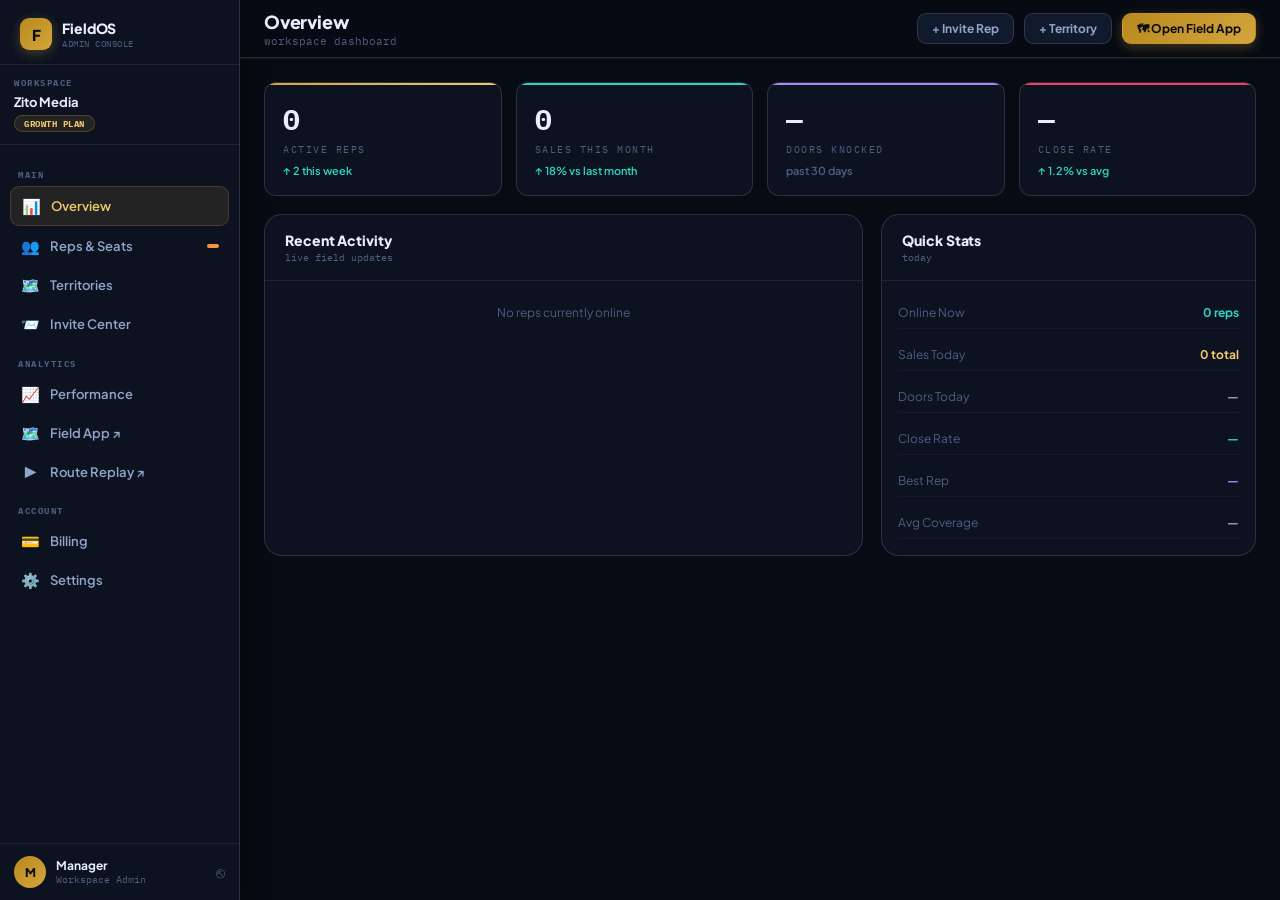
==== admin.html @ 0db44f37 "Add files via upload" ====
<!DOCTYPE html>
<html lang="en">
<head>
<meta charset="UTF-8">
<meta name="viewport" content="width=device-width, initial-scale=1.0">
<title>FieldOS — Admin</title>
<link rel="preconnect" href="https://fonts.googleapis.com">
<link href="https://fonts.googleapis.com/css2?family=Plus+Jakarta+Sans:wght@400;500;600;700;800&family=IBM+Plex+Mono:wght@400;500;600&display=swap" rel="stylesheet">
<style>
:root{
  --bg:#070b13;--surface:#0c1220;--surface2:#111a2c;--surface3:#162033;
  --border:rgba(255,255,255,0.07);--border-s:rgba(255,255,255,0.13);
  --gold:#d4a53a;--gold-dim:rgba(212,165,58,0.12);--gold-text:#f0c96a;
  --gig:#2dd4bf;--mega:#a78bfa;--danger:#f43f5e;--warn:#fb923c;
  --text:#e8eeff;--text2:#8fa5c9;--muted:#4d6080;
  --sidebar:240px;--topbar:58px;
  --r:12px;--r-lg:18px;
}
*{box-sizing:border-box;margin:0;padding:0}
body{font-family:'Plus Jakarta Sans',sans-serif;background:var(--bg);color:var(--text);height:100vh;overflow:hidden;display:flex;-webkit-font-smoothing:antialiased}

/* ── SIDEBAR ────────────────────────────────────────── */
#sidebar{
  width:var(--sidebar);height:100vh;flex-shrink:0;
  background:var(--surface);border-right:1px solid var(--border-s);
  display:flex;flex-direction:column;overflow:hidden;
  box-shadow:4px 0 24px rgba(0,0,0,.4);
}
.sb-logo{padding:18px 20px 14px;display:flex;align-items:center;gap:10px;border-bottom:1px solid var(--border)}
.sb-logo-mark{width:32px;height:32px;background:linear-gradient(135deg,#b8891e,var(--gold));border-radius:9px;display:flex;align-items:center;justify-content:center;font-size:15px;font-weight:900;color:#07090f;flex-shrink:0;box-shadow:0 3px 12px rgba(212,165,58,.3)}
.sb-logo-text{font-size:14px;font-weight:800;letter-spacing:-.1px}
.sb-logo-sub{font-size:9px;color:var(--muted);font-family:'IBM Plex Mono',monospace;letter-spacing:.5px;margin-top:1px}

.sb-ws{padding:12px 14px;border-bottom:1px solid var(--border)}
.sb-ws-label{font-size:9px;font-weight:700;text-transform:uppercase;letter-spacing:1.5px;color:var(--muted);font-family:'IBM Plex Mono',monospace;margin-bottom:6px}
.sb-ws-name{font-size:13px;font-weight:700;color:var(--text);white-space:nowrap;overflow:hidden;text-overflow:ellipsis}
.sb-ws-plan{display:inline-flex;align-items:center;gap:4px;background:var(--gold-dim);border:1px solid rgba(212,165,58,.25);border-radius:20px;padding:2px 9px;font-size:9px;font-weight:700;color:var(--gold-text);font-family:'IBM Plex Mono',monospace;margin-top:5px;text-transform:uppercase;letter-spacing:.5px}

.sb-nav{flex:1;overflow-y:auto;padding:10px 10px}
.sb-section{font-size:9px;font-weight:700;text-transform:uppercase;letter-spacing:1.5px;color:var(--muted);font-family:'IBM Plex Mono',monospace;padding:14px 8px 6px}
.sb-item{display:flex;align-items:center;gap:10px;padding:9px 10px;border-radius:9px;cursor:pointer;transition:all .15s;color:var(--text2);font-size:13px;font-weight:600;margin-bottom:1px}
.sb-item:hover{background:rgba(255,255,255,.04);color:var(--text)}
.sb-item.active{background:var(--gold-dim);color:var(--gold-text);border:1px solid rgba(212,165,58,.2)}
.sb-item-icon{font-size:15px;flex-shrink:0;width:20px;text-align:center}
.sb-badge{margin-left:auto;background:var(--warn);color:#fff;font-size:9px;font-weight:700;padding:2px 6px;border-radius:10px;font-family:'IBM Plex Mono',monospace}

.sb-footer{padding:12px 14px;border-top:1px solid var(--border)}
.sb-user{display:flex;align-items:center;gap:10px}
.sb-avatar{width:32px;height:32px;border-radius:50%;background:linear-gradient(135deg,#b8891e,var(--gold));display:flex;align-items:center;justify-content:center;font-size:12px;font-weight:800;color:#07090f;flex-shrink:0}
.sb-user-name{font-size:12px;font-weight:700;color:var(--text)}
.sb-user-role{font-size:10px;color:var(--muted);font-family:'IBM Plex Mono',monospace}
.sb-signout{margin-left:auto;background:none;border:none;color:var(--muted);cursor:pointer;font-size:15px;transition:color .15s}
.sb-signout:hover{color:var(--danger)}

/* ── MAIN ───────────────────────────────────────────── */
#main{flex:1;display:flex;flex-direction:column;overflow:hidden}

/* Topbar */
#topbar{height:var(--topbar);flex-shrink:0;display:flex;align-items:center;justify-content:space-between;padding:0 24px;background:rgba(7,11,19,.9);border-bottom:1px solid var(--border-s);backdrop-filter:blur(12px);box-shadow:0 1px 0 rgba(212,165,58,.1)}
.topbar-title{font-size:18px;font-weight:800;letter-spacing:-.2px}
.topbar-sub{font-size:11px;color:var(--muted);font-family:'IBM Plex Mono',monospace;margin-top:1px}
.topbar-actions{display:flex;align-items:center;gap:10px}
.btn-sm{background:var(--surface2);border:1px solid var(--border-s);border-radius:9px;color:var(--text2);font-family:'Plus Jakarta Sans',sans-serif;font-size:12px;font-weight:700;padding:7px 14px;cursor:pointer;transition:all .18s;white-space:nowrap}
.btn-sm:hover{border-color:rgba(212,165,58,.4);color:var(--gold-text)}
.btn-sm.primary{background:linear-gradient(135deg,#b8891e,var(--gold));color:#07090f;border-color:transparent;box-shadow:0 3px 12px rgba(212,165,58,.3)}
.btn-sm.primary:hover{filter:brightness(1.08)}

/* Content area */
#content{flex:1;overflow-y:auto;padding:24px}
#content::-webkit-scrollbar{width:4px}
#content::-webkit-scrollbar-thumb{background:var(--border-s);border-radius:2px}

/* ── PANEL SYSTEM ───────────────────────────────────── */
.panel{display:none;flex-direction:column;gap:18px;animation:fade-in .3s ease}
.panel.active{display:flex}
@keyframes fade-in{from{opacity:0;transform:translateY(8px)}to{opacity:1;transform:translateY(0)}}

/* ── STAT CARDS ─────────────────────────────────────── */
.stat-grid{display:grid;grid-template-columns:repeat(4,1fr);gap:14px}
.stat-card{background:var(--surface);border:1px solid var(--border-s);border-radius:var(--r);padding:18px;position:relative;overflow:hidden}
.stat-card::after{content:'';position:absolute;top:0;left:0;right:0;height:2px}
.stat-card.gold::after{background:linear-gradient(90deg,var(--gold),var(--gold-text))}
.stat-card.teal::after{background:var(--gig)}
.stat-card.purple::after{background:var(--mega)}
.stat-card.red::after{background:var(--danger)}
.stat-val{font-size:28px;font-weight:800;font-family:'IBM Plex Mono',monospace;letter-spacing:-.5px}
.stat-label{font-size:10px;color:var(--muted);text-transform:uppercase;letter-spacing:1.5px;font-family:'IBM Plex Mono',monospace;margin-top:5px}
.stat-delta{font-size:11px;margin-top:8px;display:flex;align-items:center;gap:4px;font-weight:600}
.stat-delta.up{color:var(--gig)}
.stat-delta.down{color:var(--danger)}
.stat-delta.neutral{color:var(--muted)}

/* ── SECTION CARD ───────────────────────────────────── */
.sec-card{background:var(--surface);border:1px solid var(--border-s);border-radius:var(--r-lg);overflow:hidden}
.sec-head{display:flex;align-items:center;justify-content:space-between;padding:16px 20px;border-bottom:1px solid var(--border)}
.sec-title{font-size:14px;font-weight:800;letter-spacing:-.1px}
.sec-sub{font-size:10px;color:var(--muted);font-family:'IBM Plex Mono',monospace;margin-top:2px}

/* ── REP TABLE ──────────────────────────────────────── */
.rep-table{width:100%}
.rt-head{display:grid;grid-template-columns:2fr 1.2fr 1fr 1fr 1fr 80px;gap:0;padding:10px 20px;border-bottom:1px solid var(--border)}
.rt-hcell{font-size:9px;font-weight:700;text-transform:uppercase;letter-spacing:1.5px;color:var(--muted);font-family:'IBM Plex Mono',monospace}
.rt-row{display:grid;grid-template-columns:2fr 1.2fr 1fr 1fr 1fr 80px;gap:0;padding:13px 20px;border-bottom:1px solid rgba(255,255,255,.04);transition:background .12s;align-items:center}
.rt-row:last-child{border-bottom:none}
.rt-row:hover{background:rgba(255,255,255,.02)}
.rep-info{display:flex;align-items:center;gap:10px}
.rep-av{width:34px;height:34px;border-radius:50%;display:flex;align-items:center;justify-content:center;font-size:12px;font-weight:800;flex-shrink:0}
.rep-av.online{background:linear-gradient(135deg,rgba(212,165,58,.3),rgba(45,212,191,.2));color:var(--text);border:1.5px solid rgba(212,165,58,.3)}
.rep-av.offline{background:var(--surface2);color:var(--muted);border:1.5px solid var(--border-s)}
.rep-name{font-size:13px;font-weight:700;color:var(--text)}
.rep-email{font-size:10px;color:var(--muted);font-family:'IBM Plex Mono',monospace;margin-top:1px}
.rt-cell{font-size:12px;color:var(--text2)}
.status-badge{display:inline-flex;align-items:center;gap:5px;font-size:10px;font-weight:700;font-family:'IBM Plex Mono',monospace;padding:3px 9px;border-radius:20px}
.status-badge.online{background:rgba(45,212,191,.1);color:#99f6e4;border:1px solid rgba(45,212,191,.25)}
.status-badge.offline{background:rgba(255,255,255,.05);color:var(--muted);border:1px solid var(--border-s)}
.status-dot{width:6px;height:6px;border-radius:50%}
.online .status-dot{background:var(--gig);box-shadow:0 0 6px var(--gig);animation:pulse 2s infinite}
.offline .status-dot{background:var(--muted)}
@keyframes pulse{0%,100%{box-shadow:0 0 4px var(--gig)}50%{box-shadow:0 0 10px var(--gig)}}
.rt-actions{display:flex;gap:6px;justify-content:flex-end}
.rt-btn{background:none;border:1px solid var(--border-s);border-radius:7px;color:var(--muted);font-size:11px;padding:5px 9px;cursor:pointer;transition:all .15s;font-family:'Plus Jakarta Sans',sans-serif;font-weight:600}
.rt-btn:hover{border-color:rgba(212,165,58,.4);color:var(--gold-text)}
.rt-btn.danger:hover{border-color:rgba(244,63,94,.4);color:var(--danger)}

/* ── INVITE BOX ─────────────────────────────────────── */
.invite-zone{padding:20px;display:flex;flex-direction:column;gap:14px}
.invite-link-box{background:var(--surface2);border:1px solid rgba(212,165,58,.2);border-radius:var(--r);padding:16px 18px}
.inv-label{font-size:9px;font-weight:700;text-transform:uppercase;letter-spacing:1.5px;color:var(--muted);font-family:'IBM Plex Mono',monospace;margin-bottom:8px}
.inv-row{display:flex;gap:8px;align-items:center}
.inv-link{flex:1;background:var(--bg);border:1px solid var(--border-s);border-radius:8px;padding:10px 13px;font-family:'IBM Plex Mono',monospace;font-size:11px;color:var(--text2);overflow:hidden;text-overflow:ellipsis;white-space:nowrap}
.btn-copy{background:var(--gold-dim);border:1px solid rgba(212,165,58,.35);border-radius:8px;color:var(--gold-text);font-size:11px;font-weight:700;padding:9px 14px;cursor:pointer;white-space:nowrap;transition:all .18s;font-family:'Plus Jakarta Sans',sans-serif}
.btn-copy:hover{background:rgba(212,165,58,.22)}
.btn-copy.copied{background:rgba(45,212,191,.12);border-color:rgba(45,212,191,.4);color:#99f6e4}
.inv-meta{display:flex;gap:16px;margin-top:10px;padding-top:10px;border-top:1px solid var(--border)}
.inv-meta-item{font-size:10px;color:var(--muted);font-family:'IBM Plex Mono',monospace}
.inv-meta-item strong{color:var(--text);font-weight:700}

/* ── TERRITORY CARDS ────────────────────────────────── */
.terr-grid{display:grid;grid-template-columns:repeat(3,1fr);gap:12px;padding:20px}
.terr-card{background:var(--surface2);border:1px solid var(--border-s);border-radius:var(--r);padding:16px;position:relative;overflow:hidden}
.terr-card::before{content:'';position:absolute;left:0;top:0;bottom:0;width:3px;background:var(--gold)}
.terr-name{font-size:14px;font-weight:800;margin-bottom:4px}
.terr-region{font-size:10px;color:var(--muted);font-family:'IBM Plex Mono',monospace;margin-bottom:12px}
.terr-stats{display:grid;grid-template-columns:1fr 1fr;gap:8px}
.terr-stat{background:var(--bg);border-radius:8px;padding:8px 10px}
.terr-stat-val{font-size:16px;font-weight:800;font-family:'IBM Plex Mono',monospace}
.terr-stat-lbl{font-size:9px;color:var(--muted);text-transform:uppercase;letter-spacing:1px;margin-top:2px;font-family:'IBM Plex Mono',monospace}
.terr-actions{display:flex;gap:6px;margin-top:12px;padding-top:12px;border-top:1px solid var(--border)}
.terr-btn{flex:1;background:none;border:1px solid var(--border-s);border-radius:8px;color:var(--muted);font-size:11px;font-weight:700;padding:7px;cursor:pointer;transition:all .15s;font-family:'Plus Jakarta Sans',sans-serif}
.terr-btn:hover{border-color:rgba(212,165,58,.4);color:var(--gold-text)}
.add-terr-card{border:1px dashed rgba(212,165,58,.25);background:rgba(212,165,58,.03);display:flex;flex-direction:column;align-items:center;justify-content:center;gap:8px;cursor:pointer;min-height:140px;transition:all .2s}
.add-terr-card:hover{border-color:var(--gold);background:var(--gold-dim)}
.add-terr-icon{font-size:28px;color:var(--gold);opacity:.6}
.add-terr-label{font-size:13px;font-weight:700;color:var(--text2)}

/* ── BILLING ────────────────────────────────────────── */
.billing-wrap{padding:20px;display:flex;flex-direction:column;gap:16px}
.plan-box{background:linear-gradient(140deg,#0d1a30,#0a1220);border:1px solid rgba(212,165,58,.3);border-radius:var(--r-lg);padding:24px;display:flex;align-items:flex-start;justify-content:space-between;gap:20px;position:relative;overflow:hidden}
.plan-box::before{content:'';position:absolute;top:0;left:0;right:0;height:1px;background:linear-gradient(90deg,transparent,var(--gold),transparent);opacity:.5}
.plan-box-left h2{font-size:22px;font-weight:800;margin-bottom:4px}
.plan-box-left p{font-size:12px;color:var(--text2);line-height:1.5}
.plan-price-big{font-size:38px;font-weight:800;font-family:'IBM Plex Mono',monospace;color:var(--gold-text)}
.plan-price-big span{font-size:14px;color:var(--muted);font-weight:400}
.plan-next-bill{font-size:11px;color:var(--muted);font-family:'IBM Plex Mono',monospace;margin-top:2px}

.usage-bar-wrap{background:var(--surface2);border:1px solid var(--border-s);border-radius:var(--r);padding:16px}
.usage-row{display:flex;justify-content:space-between;align-items:center;margin-bottom:8px}
.usage-name{font-size:13px;font-weight:700}
.usage-nums{font-size:11px;font-family:'IBM Plex Mono',monospace;color:var(--muted)}
.usage-track{height:6px;background:rgba(255,255,255,.06);border-radius:4px;overflow:hidden;margin-bottom:4px}
.usage-fill{height:100%;background:linear-gradient(90deg,var(--gold),var(--gold-text));border-radius:4px;transition:width .5s}
.usage-fill.warn{background:linear-gradient(90deg,var(--warn),#fbbf24)}
.usage-fill.full{background:linear-gradient(90deg,var(--danger),#fb7185)}

.invoice-row{display:flex;align-items:center;justify-content:space-between;padding:11px 0;border-bottom:1px solid rgba(255,255,255,.04);font-size:12px}
.invoice-row:last-child{border-bottom:none}
.invoice-date{color:var(--muted);font-family:'IBM Plex Mono',monospace}
.invoice-amt{font-weight:700;font-family:'IBM Plex Mono',monospace}
.invoice-badge{font-size:9px;padding:2px 8px;border-radius:10px}
.invoice-badge.paid{background:rgba(45,212,191,.1);color:#99f6e4;border:1px solid rgba(45,212,191,.25)}
.invoice-dl{background:none;border:none;color:var(--muted);cursor:pointer;font-size:14px;transition:color .15s}
.invoice-dl:hover{color:var(--gold-text)}

/* ── SETTINGS ───────────────────────────────────────── */
.settings-wrap{padding:20px;display:flex;flex-direction:column;gap:16px}
.setting-section{background:var(--surface2);border:1px solid var(--border-s);border-radius:var(--r);padding:20px}
.setting-section h3{font-size:13px;font-weight:800;margin-bottom:4px}
.setting-section p{font-size:12px;color:var(--text2);margin-bottom:16px;line-height:1.5}
.setting-field{margin-bottom:14px}
.setting-field label{display:block;font-size:10px;font-weight:700;text-transform:uppercase;letter-spacing:1.5px;color:var(--muted);font-family:'IBM Plex Mono',monospace;margin-bottom:6px}
.setting-field input,.setting-field select{width:100%;background:var(--bg);border:1px solid var(--border-s);border-radius:9px;padding:10px 13px;color:var(--text);font-family:'Plus Jakarta Sans',sans-serif;font-size:13px;outline:none;transition:border-color .2s}
.setting-field input:focus,.setting-field select:focus{border-color:var(--gold)}
.setting-row{display:flex;align-items:center;justify-content:space-between;padding:12px 0;border-bottom:1px solid rgba(255,255,255,.04)}
.setting-row:last-child{border-bottom:none;padding-bottom:0}
.setting-row-info h4{font-size:13px;font-weight:700;margin-bottom:2px}
.setting-row-info p{font-size:11px;color:var(--muted);line-height:1.4}
/* Toggle switch */
.toggle{position:relative;width:42px;height:24px;cursor:pointer;flex-shrink:0}
.toggle input{opacity:0;position:absolute}
.toggle-track{position:absolute;inset:0;background:rgba(255,255,255,.08);border:1px solid var(--border-s);border-radius:999px;transition:all .2s}
.toggle input:checked+.toggle-track{background:rgba(45,212,191,.3);border-color:rgba(45,212,191,.5)}
.toggle-knob{position:absolute;top:2px;left:2px;width:18px;height:18px;border-radius:50%;background:#fff;box-shadow:0 2px 6px rgba(0,0,0,.3);transition:left .2s}
.toggle input:checked~.toggle-knob{left:20px;background:var(--gig)}

/* ── DANGER ZONE ────────────────────────────────────── */
.danger-zone{background:rgba(244,63,94,.05);border:1px solid rgba(244,63,94,.2);border-radius:var(--r);padding:20px}
.danger-zone h3{font-size:13px;font-weight:800;color:var(--danger);margin-bottom:4px}
.danger-zone p{font-size:12px;color:var(--text2);margin-bottom:14px;line-height:1.5}
.btn-danger{background:rgba(244,63,94,.1);border:1px solid rgba(244,63,94,.3);border-radius:9px;color:var(--danger);font-family:'Plus Jakarta Sans',sans-serif;font-size:13px;font-weight:700;padding:9px 18px;cursor:pointer;transition:all .2s}
.btn-danger:hover{background:rgba(244,63,94,.2);border-color:var(--danger)}

/* ── MODAL ──────────────────────────────────────────── */
#modal-overlay{display:none;position:fixed;inset:0;background:rgba(0,0,0,.8);backdrop-filter:blur(6px);z-index:1000;align-items:center;justify-content:center;padding:20px}
#modal-overlay.open{display:flex}
.modal-box{background:var(--surface);border:1px solid var(--border-s);border-radius:var(--r-lg);padding:32px;width:100%;max-width:460px;position:relative;box-shadow:0 24px 64px rgba(0,0,0,.6)}
.modal-box::before{content:'';position:absolute;top:0;left:0;right:0;height:1px;background:linear-gradient(90deg,transparent,var(--gold),transparent);opacity:.4}
.modal-title{font-size:19px;font-weight:800;margin-bottom:6px;letter-spacing:-.2px}
.modal-sub{font-size:12px;color:var(--text2);margin-bottom:22px;line-height:1.5}
.modal-close{position:absolute;top:14px;right:14px;background:var(--surface2);border:1px solid var(--border-s);border-radius:7px;color:var(--muted);cursor:pointer;width:28px;height:28px;font-size:14px;display:flex;align-items:center;justify-content:center;transition:all .15s}
.modal-close:hover{color:var(--danger);border-color:rgba(244,63,94,.4)}
.modal-field{margin-bottom:14px}
.modal-field label{display:block;font-size:10px;font-weight:700;text-transform:uppercase;letter-spacing:1.5px;color:var(--muted);font-family:'IBM Plex Mono',monospace;margin-bottom:6px}
.modal-field input,.modal-field select{width:100%;background:var(--surface2);border:1px solid var(--border-s);border-radius:9px;padding:11px 13px;color:var(--text);font-family:'Plus Jakarta Sans',sans-serif;font-size:13px;outline:none;transition:border-color .2s}
.modal-field input:focus,.modal-field select:focus{border-color:var(--gold);box-shadow:0 0 0 3px rgba(212,165,58,.1)}
.modal-actions{display:flex;gap:10px;margin-top:20px}
.btn-modal-cancel{flex:1;background:var(--surface2);border:1px solid var(--border-s);border-radius:9px;color:var(--text2);font-family:'Plus Jakarta Sans',sans-serif;font-size:13px;font-weight:700;padding:11px;cursor:pointer;transition:all .18s}
.btn-modal-cancel:hover{color:var(--text);border-color:var(--border-s)}
.btn-modal-confirm{flex:2;background:linear-gradient(135deg,#b8891e,var(--gold));color:#07090f;border:none;border-radius:9px;font-family:'Plus Jakarta Sans',sans-serif;font-size:13px;font-weight:800;padding:11px;cursor:pointer;transition:all .2s;box-shadow:0 3px 12px rgba(212,165,58,.25)}
.btn-modal-confirm:hover{filter:brightness(1.08)}

/* ── RESPONSIVE ─────────────────────────────────────── */
@media(max-width:900px){
  .stat-grid{grid-template-columns:repeat(2,1fr)}
  .terr-grid{grid-template-columns:repeat(2,1fr)}
}
@media(max-width:700px){
  #sidebar{display:none}
  .rt-head,.rt-row{grid-template-columns:2fr 1fr 80px}
  .rt-cell:nth-child(3),.rt-cell:nth-child(4),.rt-hcell:nth-child(3),.rt-hcell:nth-child(4){display:none}
  .stat-grid{grid-template-columns:repeat(2,1fr)}
}
</style>
</head>
<body>

<!-- SIDEBAR -->
<nav id="sidebar">
  <div class="sb-logo">
    <div class="sb-logo-mark">F</div>
    <div>
      <div class="sb-logo-text">FieldOS</div>
      <div class="sb-logo-sub">ADMIN CONSOLE</div>
    </div>
  </div>

  <div class="sb-ws">
    <div class="sb-ws-label">Workspace</div>
    <div class="sb-ws-name" id="ws-name-display">Zito Telecom</div>
    <div class="sb-ws-plan">Growth Plan</div>
  </div>

  <div class="sb-nav">
    <div class="sb-section">Main</div>
    <div class="sb-item active" data-panel="overview"><span class="sb-item-icon">📊</span>Overview</div>
    <div class="sb-item" data-panel="reps"><span class="sb-item-icon">👥</span>Reps &amp; Seats<span class="sb-badge" id="badge-reps"></span></div>
    <div class="sb-item" data-panel="territories"><span class="sb-item-icon">🗺️</span>Territories</div>
    <div class="sb-item" data-panel="invites"><span class="sb-item-icon">📨</span>Invite Center</div>

    <div class="sb-section">Analytics</div>
    <div class="sb-item" data-panel="analytics"><span class="sb-item-icon">📈</span>Performance</div>
    <div class="sb-item" onclick="goToFieldApp()"><span class="sb-item-icon">🗺️</span>Field App ↗</div>
    <div class="sb-item" onclick="goToRouteReplay()"><span class="sb-item-icon">▶️</span>Route Replay ↗</div>

    <div class="sb-section">Account</div>
    <div class="sb-item" data-panel="billing"><span class="sb-item-icon">💳</span>Billing</div>
    <div class="sb-item" data-panel="settings"><span class="sb-item-icon">⚙️</span>Settings</div>
  </div>

  <div class="sb-footer">
    <div class="sb-user">
      <div class="sb-avatar" id="sb-avatar-init">JD</div>
      <div>
        <div class="sb-user-name" id="sb-admin-name">Jordan Davis</div>
        <div class="sb-user-role">Workspace Admin</div>
      </div>
      <button class="sb-signout" title="Sign out">⎋</button>
    </div>
  </div>
</nav>

<!-- MAIN -->
<div id="main">
  <div id="topbar">
    <div>
      <div class="topbar-title" id="topbar-title">Overview</div>
      <div class="topbar-sub" id="topbar-sub">workspace dashboard</div>
    </div>
    <div class="topbar-actions">
      <button class="btn-sm" onclick="openModal('invite')">+ Invite Rep</button>
      <button class="btn-sm" onclick="openModal('territory')">+ Territory</button>
      <button class="btn-sm primary" onclick="goToFieldApp()">🗺 Open Field App</button>
    </div>
  </div>

  <div id="content">

    <!-- OVERVIEW -->
    <div class="panel active" id="panel-overview">
      <div class="stat-grid">
        <div class="stat-card gold">
          <div class="stat-val" id="stat-reps">—</div>
          <div class="stat-label">Active Reps</div>
          <div class="stat-delta up" id="stat-reps-d">↑ 2 this week</div>
        </div>
        <div class="stat-card teal">
          <div class="stat-val" id="stat-sales">—</div>
          <div class="stat-label">Sales This Month</div>
          <div class="stat-delta up" id="stat-sales-d">↑ 18% vs last month</div>
        </div>
        <div class="stat-card purple">
          <div class="stat-val" id="stat-doors">—</div>
          <div class="stat-label">Doors Knocked</div>
          <div class="stat-delta neutral" id="stat-doors-d">past 30 days</div>
        </div>
        <div class="stat-card red">
          <div class="stat-val" id="stat-rate">—</div>
          <div class="stat-label">Close Rate</div>
          <div class="stat-delta up" id="stat-rate-d">↑ 1.2% vs avg</div>
        </div>
      </div>

      <!-- Activity feed + quick actions -->
      <div style="display:grid;grid-template-columns:1.6fr 1fr;gap:18px">
        <div class="sec-card">
          <div class="sec-head">
            <div>
              <div class="sec-title">Recent Activity</div>
              <div class="sec-sub">live field updates</div>
            </div>
          </div>
          <div id="activity-feed" style="padding:4px 0"></div>
        </div>

        <div class="sec-card">
          <div class="sec-head"><div><div class="sec-title">Quick Stats</div><div class="sec-sub">today</div></div></div>
          <div id="quick-stats" style="padding:16px;display:flex;flex-direction:column;gap:10px"></div>
        </div>
      </div>
    </div>

    <!-- REPS -->
    <div class="panel" id="panel-reps">
      <div class="sec-card">
        <div class="sec-head">
          <div>
            <div class="sec-title">Team Roster</div>
            <div class="sec-sub" id="seats-label">— / — seats used</div>
          </div>
          <button class="btn-sm primary" onclick="openModal('invite')">+ Invite Rep</button>
        </div>
        <div class="rep-table">
          <div class="rt-head">
            <div class="rt-hcell">Rep</div>
            <div class="rt-hcell">Territory</div>
            <div class="rt-hcell">Status</div>
            <div class="rt-hcell">Sales</div>
            <div class="rt-hcell">Last Active</div>
            <div class="rt-hcell"></div>
          </div>
          <div id="rep-rows"></div>
        </div>
      </div>
    </div>

    <!-- TERRITORIES -->
    <div class="panel" id="panel-territories">
      <div class="sec-card">
        <div class="sec-head">
          <div><div class="sec-title">Territories</div><div class="sec-sub">geographic coverage zones</div></div>
          <button class="btn-sm primary" onclick="openModal('territory')">+ Add Territory</button>
        </div>
        <div class="terr-grid" id="terr-grid"></div>
      </div>
    </div>

    <!-- INVITE CENTER -->
    <div class="panel" id="panel-invites">
      <div class="sec-card">
        <div class="sec-head">
          <div><div class="sec-title">Invite Center</div><div class="sec-sub">share access with your team</div></div>
          <button class="btn-sm" onclick="regenerateToken()">↺ Regenerate Link</button>
        </div>
        <div class="invite-zone">
          <div class="invite-link-box">
            <div class="inv-label">Workspace Invite Link</div>
            <div class="inv-row">
              <div class="inv-link" id="inv-link-display">Loading…</div>
              <button class="btn-copy" id="inv-copy-btn">Copy</button>
            </div>
            <div class="inv-meta">
              <div class="inv-meta-item">Uses: <strong id="inv-uses">0</strong></div>
              <div class="inv-meta-item">Pending: <strong id="inv-pending">0</strong></div>
              <div class="inv-meta-item">Expires: <strong>Never</strong></div>
            </div>
          </div>

          <div>
            <div style="font-size:10px;font-weight:700;text-transform:uppercase;letter-spacing:1.5px;color:var(--muted);font-family:'IBM Plex Mono',monospace;margin-bottom:10px">Send Email Invites</div>
            <div style="display:flex;gap:8px;margin-bottom:10px">
              <input type="email" id="inv-email-input" placeholder="rep@company.com" style="flex:1;background:var(--surface2);border:1px solid var(--border-s);border-radius:9px;padding:10px 13px;color:var(--text);font-family:'Plus Jakarta Sans',sans-serif;font-size:13px;outline:none">
              <button class="btn-sm primary" onclick="sendEmailInvite()" style="padding:10px 18px">Send Invite</button>
            </div>
            <div id="invite-email-list" style="display:flex;flex-direction:column;gap:6px"></div>
          </div>
        </div>
      </div>
    </div>

    <!-- ANALYTICS (placeholder) -->
    <div class="panel" id="panel-analytics">
      <div class="sec-card" style="padding:60px;text-align:center">
        <div style="font-size:48px;margin-bottom:16px">📈</div>
        <div style="font-size:18px;font-weight:800;margin-bottom:8px">Full Analytics Available</div>
        <div style="font-size:13px;color:var(--text2);margin-bottom:20px">Open the Field App's Manager Dashboard for live analytics, leaderboards, and territory intelligence.</div>
        <button class="btn-sm primary" onclick="goToFieldApp()" style="display:inline-block;padding:12px 28px;font-size:14px">Open Manager Dashboard →</button>
      </div>
    </div>

    <!-- BILLING -->
    <div class="panel" id="panel-billing">
      <div class="sec-card">
        <div class="sec-head"><div><div class="sec-title">Current Plan</div><div class="sec-sub">billing &amp; usage</div></div></div>
        <div class="billing-wrap">
          <div class="plan-box">
            <div class="plan-box-left">
              <h2>Growth Plan</h2>
              <p>Unlimited territories · Up to 25 reps · AI analysis · Manager dashboard · Priority support</p>
              <div style="display:flex;gap:8px;margin-top:16px">
                <button class="btn-sm">Upgrade to Enterprise</button>
                <button class="btn-sm">View All Plans</button>
              </div>
            </div>
            <div style="text-align:right">
              <div class="plan-price-big">$149<span>/mo</span></div>
              <div class="plan-next-bill">Next billing: <strong id="next-bill-date">—</strong></div>
              <div style="margin-top:8px;display:inline-flex;align-items:center;gap:5px;background:rgba(45,212,191,.1);border:1px solid rgba(45,212,191,.25);border-radius:20px;padding:3px 10px;font-size:10px;font-family:'IBM Plex Mono',monospace;color:#99f6e4;font-weight:700">
                <div style="width:6px;height:6px;border-radius:50%;background:var(--gig)"></div> ACTIVE
              </div>
            </div>
          </div>

          <div class="usage-bar-wrap">
            <div style="font-size:10px;font-weight:700;text-transform:uppercase;letter-spacing:1.5px;color:var(--muted);font-family:'IBM Plex Mono',monospace;margin-bottom:14px">Usage This Period</div>
            <div id="usage-bars"></div>
          </div>

          <div class="sec-card">
            <div class="sec-head"><div><div class="sec-title">Invoice History</div></div></div>
            <div id="invoice-list" style="padding:4px 20px 8px"></div>
          </div>
        </div>
      </div>
    </div>

    <!-- SETTINGS -->
    <div class="panel" id="panel-settings">
      <div class="sec-card">
        <div class="sec-head"><div><div class="sec-title">Workspace Settings</div></div></div>
        <div class="settings-wrap">

          <div class="setting-section">
            <h3>Company Profile</h3>
            <p>This information appears in reports and rep-facing interfaces.</p>
            <div style="display:grid;grid-template-columns:1fr 1fr;gap:12px">
              <div class="setting-field"><label>Company Name</label><input type="text" id="set-company" value="Zito Telecom"></div>
              <div class="setting-field"><label>Workspace Slug</label><input type="text" id="set-slug" value="zito-telecom-ab12cd"></div>
              <div class="setting-field"><label>Admin Email</label><input type="email" id="set-email" value="admin@zitotelecom.com"></div>
              <div class="setting-field"><label>Industry</label>
                <select><option>Telecom / ISP</option><option>Utilities</option><option>Cable / Fiber</option></select>
              </div>
            </div>
            <button class="btn-sm primary" style="margin-top:4px">Save Changes</button>
          </div>

          <div class="setting-section">
            <h3>Notifications</h3>
            <p>Control what events trigger email or in-app alerts.</p>
            <div style="display:flex;flex-direction:column;gap:0">
              ${[
                ['New sale recorded','Get alerted every time a rep logs a sale'],
                ['Rep goes offline','Notify when a rep\'s status changes to offline'],
                ['Low seat availability','Alert when 90% of seats are used'],
                ['Weekly performance digest','Summary email every Monday morning'],
                ['Territory coverage milestone','When a territory hits 50% / 100% coverage']
              ].map(([n,d],i) => `
                <div class="setting-row">
                  <div class="setting-row-info"><h4>${n}</h4><p>${d}</p></div>
                  <label class="toggle"><input type="checkbox"${i<3?' checked':''}><div class="toggle-track"></div><div class="toggle-knob"></div></label>
                </div>
              `).join('')}
            </div>
          </div>

          <div class="setting-section">
            <h3>Security</h3>
            <p>Access controls and session management.</p>
            <div style="display:flex;flex-direction:column;gap:0">
              ${[
                ['Require email verification for new reps','Reps must verify email before accessing field app'],
                ['Auto-expire inactive sessions','Sign out reps after 12 hours of inactivity'],
                ['Log all disposition changes','Maintain audit trail of every status update'],
              ].map(([n,d],i) => `
                <div class="setting-row">
                  <div class="setting-row-info"><h4>${n}</h4><p>${d}</p></div>
                  <label class="toggle"><input type="checkbox" checked><div class="toggle-track"></div><div class="toggle-knob"></div></label>
                </div>
              `).join('')}
            </div>
          </div>

          <div class="danger-zone">
            <h3>⚠️ Danger Zone</h3>
            <p>Deleting your workspace is permanent and cannot be undone. All rep data, territories, and sales history will be lost.</p>
            <button class="btn-danger">Delete Workspace</button>
          </div>

        </div>
      </div>
    </div>

  </div><!-- /content -->
</div><!-- /main -->

<!-- MODAL -->
<div id="modal-overlay">
  <div class="modal-box">
    <button class="modal-close" onclick="closeModal()">×</button>
    <div id="modal-content"></div>
  </div>
</div>

<script>
// ── CONFIG ───────────────────────────────────────────
// ▶ zito.gs — your real backend
const SCRIPT_URL = 'https://script.google.com/macros/s/AKfycbyyqHh3H5qbBxB2fP9dPsymDoreXGwvrjCLT-ROQGBLMjBXKpprt3LWCC2aHbbeovJp/exec';
const params = new URLSearchParams(window.location.search);
const WS_ID  = params.get('ws') || 'zito-telecom-ab12cd';
const WORKSPACE = { name:'Zito Media', plan:'Growth', adminName:'Manager', adminEmail:'' };
const INVITE_TOKEN = params.get('token') || 'invite';

// ── LIVE DATA — loaded from zito.gs ─────────────────
let REPS        = [];   // from action=repstatus
let TERRITORIES = [];   // from action=workspace_info
let STATS       = {};   // from action=dailystats

async function loadDashboardData() {
  try {
    // Load rep live status
    const repRes = await fetch(SCRIPT_URL + '?action=repstatus&_t=' + Date.now());
    const repJson = await repRes.json();
    if (repJson.reps) {
      REPS = repJson.reps.map((r,i) => ({
        id:        'r' + i,
        name:      r.name,
        email:     '',
        territory: '',
        status:    r.status || 'offline',
        sales:     r.totalSales || 0,
        megaSales: r.megaSales  || 0,
        gigSales:  r.gigSales   || 0,
        doors:     r.doorsWorked || 0,
        lastSeen:  r.lastSeen ? timeSince(r.lastSeen) : '—'
      }));
    }
  } catch(e) { console.warn('Rep status load failed:', e); }

  try {
    // Load territory list + stats
    const wsRes  = await fetch(SCRIPT_URL + '?action=workspace_info&_t=' + Date.now());
    const wsJson = await wsRes.json();
    if (wsJson.territories) {
      TERRITORIES = wsJson.territories.map(name => ({
        name, region:'', addresses:0, reps:0, sales:0, pct:0
      }));
    }
    if (wsJson.company) WORKSPACE.name = wsJson.company;
  } catch(e) { console.warn('Workspace info load failed:', e); }

  try {
    // Enrich territories with daily stats
    const statRes  = await fetch(SCRIPT_URL + '?action=dailystats&days=1&_t=' + Date.now());
    const statJson = await statRes.json();
    if (statJson.rows) {
      statJson.rows.forEach(function(row) {
        const t = TERRITORIES.find(x => x.name === row.territory);
        if (t) {
          t.sales    = row.totalSales   || 0;
          t.addresses= row.totalHomes   || 0;
          t.pct      = row.totalHomes > 0
            ? Math.round((row.worked / row.totalHomes) * 100) : 0;
        }
        STATS = row; // keep latest for summary
      });
    }
  } catch(e) { console.warn('Stats load failed:', e); }

  // Render everything with real data
  document.querySelector('#sb-admin-name').textContent   = WORKSPACE.adminName;
  document.querySelector('#sb-avatar-init').textContent  = initials(WORKSPACE.adminName);
  document.querySelector('#ws-name-display').textContent = WORKSPACE.name;
  document.querySelector('#next-bill-date').textContent  = nextBillDate();

  fillOverview();
  fillReps();
  fillTerritories();
  fillInvites();
  fillBilling();
}

function timeSince(iso) {
  const diff = Date.now() - new Date(iso).getTime();
  const m = Math.floor(diff / 60000);
  if (m < 1)  return 'Now';
  if (m < 60) return m + 'm ago';
  const h = Math.floor(m / 60);
  if (h < 24) return h + 'h ago';
  return Math.floor(h/24) + 'd ago';
}

// Init immediately, then auto-refresh every 90 seconds
loadDashboardData();
setInterval(loadDashboardData, 90000);

// Nav
document.querySelectorAll('.sb-item[data-panel]').forEach(item => {
  item.addEventListener('click', () => {
    document.querySelectorAll('.sb-item').forEach(x => x.classList.remove('active'));
    document.querySelectorAll('.panel').forEach(p => p.classList.remove('active'));
    item.classList.add('active');
    const pid = 'panel-' + item.dataset.panel;
    document.getElementById(pid).classList.add('active');
    document.querySelector('#topbar-title').textContent = item.textContent.trim().replace('↗','').trim();
    document.querySelector('#topbar-sub').textContent = item.dataset.panel + ' management';
  });
});

// ── OVERVIEW ─────────────────────────────────────────
function fillOverview() {
  const online     = REPS.filter(r => r.status === 'online').length;
  const totalSales = REPS.reduce((a,r) => a + r.sales, 0);
  const totalDoors = REPS.reduce((a,r) => a + (r.doors || 0), 0);
  const closeRate  = totalDoors > 0 ? ((totalSales / totalDoors) * 100).toFixed(1) + '%' : '—';

  document.querySelector('#stat-reps').textContent  = online;
  document.querySelector('#stat-sales').textContent = totalSales;
  document.querySelector('#stat-doors').textContent = totalDoors > 0 ? totalDoors.toLocaleString() : '—';
  document.querySelector('#stat-rate').textContent  = closeRate;
  document.querySelector('#badge-reps').textContent = online > 0 ? online + ' live' : '';

  // Activity feed: online reps sorted by last seen
  const feed = document.querySelector('#activity-feed');
  const onlineReps = [...REPS].filter(r => r.status === 'online')
    .sort((a,b) => b.sales - a.sales);
  if (onlineReps.length === 0) {
    feed.innerHTML = '<div style="padding:20px;text-align:center;color:var(--muted);font-size:12px">No reps currently online</div>';
  } else {
    feed.innerHTML = onlineReps.map(r => `
      <div style="display:flex;align-items:flex-start;gap:12px;padding:11px 20px;border-bottom:1px solid rgba(255,255,255,.04)">
        <div style="font-size:16px;flex-shrink:0;margin-top:1px">🟢</div>
        <div style="flex:1;min-width:0">
          <div style="font-size:12px;color:var(--text);line-height:1.4">
            <strong>${r.name}</strong> — ${r.sales} sales · ${r.doors} doors knocked
          </div>
          <div style="font-size:10px;color:var(--muted);font-family:'IBM Plex Mono',monospace;margin-top:3px">Active · ${r.lastSeen}</div>
        </div>
      </div>`).join('');
  }

  // Quick stats panel
  const bestRep = [...REPS].sort((a,b) => b.sales - a.sales)[0];
  const avgCov  = TERRITORIES.length > 0
    ? Math.round(TERRITORIES.reduce((a,t) => a + t.pct, 0) / TERRITORIES.length) + '%'
    : '—';
  const qs = document.querySelector('#quick-stats');
  qs.innerHTML = '';
  [
    ['Online Now',    online + ' rep' + (online !== 1 ? 's' : ''), 'var(--gig)'],
    ['Sales Today',   totalSales + ' total', 'var(--gold-text)'],
    ['Doors Today',   totalDoors > 0 ? totalDoors.toLocaleString() : '—', 'var(--text2)'],
    ['Close Rate',    closeRate, 'var(--gig)'],
    ['Best Rep',      bestRep ? bestRep.name.split(' ')[0] + ' — ' + bestRep.sales + ' sales' : '—', 'var(--mega)'],
    ['Avg Coverage',  avgCov, 'var(--text2)'],
  ].forEach(([l,v,c]) => {
    qs.innerHTML += `
      <div style="display:flex;justify-content:space-between;align-items:center;padding:8px 0;border-bottom:1px solid rgba(255,255,255,.04)">
        <span style="font-size:12px;color:var(--muted)">${l}</span>
        <span style="font-size:12px;font-weight:700;color:${c}">${v}</span>
      </div>`;
  });
}

// ── REPS ─────────────────────────────────────────────
function fillReps() {
  const online = REPS.filter(r=>r.status==='online').length;
  document.querySelector('#seats-label').textContent = `${REPS.length} reps · ${online} online now`;
  document.querySelector('#rep-rows').innerHTML = REPS.length === 0
    ? '<tr><td colspan="5" style="text-align:center;padding:20px;color:var(--muted);font-size:12px">No reps found — add reps to the Reps tab in your Google Sheet</td></tr>'
    : REPS.map(r => `
    <div class="rt-row">
      <div class="rep-info">
        <div class="rep-av ${r.status}">${initials(r.name)}</div>
        <div><div class="rep-name">${r.name}</div><div class="rep-email">${r.email}</div></div>
      </div>
      <div class="rt-cell" style="font-size:11px;color:var(--muted);font-family:'IBM Plex Mono',monospace">${r.territory}</div>
      <div class="rt-cell">
        <div class="status-badge ${r.status}">
          <div class="status-dot"></div>${r.status}
        </div>
      </div>
      <div class="rt-cell" style="font-family:'IBM Plex Mono',monospace;font-weight:700;color:var(--gold-text)">${r.sales}</div>
      <div class="rt-cell" style="font-size:11px;color:var(--muted);font-family:'IBM Plex Mono',monospace">${r.lastSeen}</div>
      <div class="rt-actions">
        <button class="rt-btn" onclick="viewRep('${r.id}')">View</button>
        <button class="rt-btn danger" onclick="deactivateRep('${r.id}')">×</button>
      </div>
    </div>
  `).join('');
}

// ── TERRITORIES ──────────────────────────────────────
function fillTerritories() {
  const g = document.querySelector('#terr-grid');
  g.innerHTML = TERRITORIES.map(t => `
    <div class="terr-card">
      <div class="terr-name">${t.name}</div>
      <div class="terr-region">${t.region}</div>
      <div class="terr-stats">
        <div class="terr-stat"><div class="terr-stat-val">${t.reps}</div><div class="terr-stat-lbl">Reps</div></div>
        <div class="terr-stat"><div class="terr-stat-val">${t.sales}</div><div class="terr-stat-lbl">Sales</div></div>
        <div class="terr-stat"><div class="terr-stat-val">${t.addresses.toLocaleString()}</div><div class="terr-stat-lbl">Addresses</div></div>
        <div class="terr-stat"><div class="terr-stat-val" style="color:${t.pct>40?'var(--gig)':t.pct>15?'var(--warn)':'var(--muted)'}">${t.pct}%</div><div class="terr-stat-lbl">Coverage</div></div>
      </div>
      <div class="terr-actions">
        <button class="terr-btn">Edit</button>
        <button class="terr-btn" onclick="goToRouteReplay('${t.name}')">▶ Route Replay</button>
        <button class="terr-btn" onclick="window.location.href='index.html'">Open Field App</button>
      </div>
    </div>
  `).join('') + `
    <div class="terr-card add-terr-card" onclick="openModal('territory')">
      <div class="add-terr-icon">＋</div>
      <div class="add-terr-label">Add Territory</div>
    </div>
  `;
}

// ── INVITES ──────────────────────────────────────────
function fillInvites() {
  const link = `${window.location.origin}/rep-invite.html?ws=${WS_ID}&token=${INVITE_TOKEN}`;
  const linkEl = document.querySelector('#inv-link-display');
  if(linkEl) linkEl.textContent = link;
  document.querySelector('#inv-uses').textContent    = REPS.length;
  document.querySelector('#inv-pending').textContent = INVITES.length;

  const btn = document.querySelector('#inv-copy-btn');
  if(btn) btn.addEventListener('click', function() {
    navigator.clipboard.writeText(link).then(() => {
      this.textContent = '✓ Copied!'; this.classList.add('copied');
      setTimeout(() => { this.textContent = 'Copy'; this.classList.remove('copied'); }, 2500);
    });
  });
  renderInviteEmails();
}

function renderInviteEmails() {
  const el = document.querySelector('#invite-email-list');
  if(!el) return;
  el.innerHTML = INVITES.map(e => `
    <div style="display:flex;align-items:center;justify-content:space-between;background:var(--surface2);border:1px solid rgba(251,146,60,.2);border-radius:9px;padding:9px 13px;font-size:12px">
      <span style="color:var(--text2)">${e}</span>
      <span style="font-size:10px;color:var(--warn);font-family:'IBM Plex Mono',monospace;font-weight:700">PENDING</span>
    </div>
  `).join('');
}

function sendEmailInvite() {
  const inp = document.querySelector('#inv-email-input');
  const v = inp.value.trim();
  if(v && v.includes('@') && !INVITES.includes(v)) {
    INVITES.push(v); inp.value = '';
    document.querySelector('#inv-pending').textContent = INVITES.length;
    renderInviteEmails();
  }
}

function regenerateToken() {
  alert('Invite link regenerated. Old link is now invalid.');
}

// ── BILLING ──────────────────────────────────────────
function fillBilling() {
  const ub = document.querySelector('#usage-bars');
  if(!ub) return;
  const items = [
    { name:'Rep Seats', used:5, total:25 },
    { name:'Territories', used:3, total:null },
    { name:'AI Analysis Runs', used:14, total:50 },
  ];
  ub.innerHTML = items.map(it => {
    const pct = it.total ? Math.round((it.used/it.total)*100) : null;
    const cls = pct > 90 ? 'full' : pct > 70 ? 'warn' : '';
    return `
      <div style="margin-bottom:14px">
        <div class="usage-row">
          <div class="usage-name">${it.name}</div>
          <div class="usage-nums">${it.used}${it.total?' / '+it.total:' used'}</div>
        </div>
        ${it.total ? `<div class="usage-track"><div class="usage-fill ${cls}" style="width:${pct}%"></div></div>` : ''}
      </div>`;
  }).join('');

  const il = document.querySelector('#invoice-list');
  if(!il) return;
  const months = ['Feb 2026','Jan 2026','Dec 2025','Nov 2025'];
  il.innerHTML = months.map(m => `
    <div class="invoice-row">
      <div class="invoice-date">${m}</div>
      <div style="color:var(--text2);font-size:12px">Growth Plan</div>
      <div class="invoice-badge paid">Paid</div>
      <div class="invoice-amt">$149.00</div>
      <button class="invoice-dl" title="Download PDF">⬇</button>
    </div>
  `).join('');
}

// ── MODALS ───────────────────────────────────────────
function openModal(type) {
  const mc = document.querySelector('#modal-content');
  if(type === 'invite') {
    mc.innerHTML = `
      <div class="modal-title">Invite a Rep</div>
      <div class="modal-sub">They'll receive an email with their workspace invite link and setup instructions.</div>
      <div class="modal-field"><label>Full Name</label><input type="text" id="m-name" placeholder="Alex Johnson"></div>
      <div class="modal-field"><label>Work Email</label><input type="email" id="m-email" placeholder="alex@company.com"></div>
      <div class="modal-field"><label>Assign Territory</label>
        <select id="m-terr">${TERRITORIES.map(t=>`<option>${t.name}</option>`).join('')}</select>
      </div>
      <div class="modal-actions">
        <button class="btn-modal-cancel" onclick="closeModal()">Cancel</button>
        <button class="btn-modal-confirm" onclick="sendInvite()">Send Invite →</button>
      </div>`;
  } else if(type === 'territory') {
    mc.innerHTML = `
      <div class="modal-title">Add Territory</div>
      <div class="modal-sub">Create a new coverage zone. Upload your KML file to populate addresses automatically.</div>
      <div class="modal-field"><label>Territory Name</label><input type="text" id="m-tname" placeholder="Nacogdoches, TX"></div>
      <div class="modal-field"><label>Region / State</label><input type="text" id="m-tregion" placeholder="East Texas"></div>
      <div class="modal-field"><label>KML File <span style="color:var(--muted);font-size:9px">OPTIONAL — upload after setup</span></label>
        <input type="file" accept=".kml" style="background:var(--surface2);border:1px dashed rgba(212,165,58,.3);padding:14px;border-radius:9px;color:var(--text2);cursor:pointer">
      </div>
      <div class="modal-actions">
        <button class="btn-modal-cancel" onclick="closeModal()">Cancel</button>
        <button class="btn-modal-confirm" onclick="addTerritory()">Create Territory →</button>
      </div>`;
  }
  document.querySelector('#modal-overlay').classList.add('open');
}

function closeModal() { document.querySelector('#modal-overlay').classList.remove('open'); }

function sendInvite() {
  const name  = document.querySelector('#m-name').value.trim();
  const email = document.querySelector('#m-email').value.trim();
  if(!name || !email) { alert('Please fill in all fields.'); return; }
  INVITES.push(email);
  closeModal();
  alert(`Invite sent to ${email}!`);
}

function addTerritory() {
  const name   = document.querySelector('#m-tname').value.trim();
  const region = document.querySelector('#m-tregion').value.trim();
  if(!name) { alert('Territory name required.'); return; }
  TERRITORIES.push({ name, region:region||'Unknown', addresses:0, reps:0, sales:0, pct:0 });
  fillTerritories();
  closeModal();
}

function deactivateRep(id) {
  if(confirm('Deactivate this rep? They will lose access to the field app.')) {
    alert('Rep deactivated. Seat freed.');
  }
}
function viewRep(id) { alert('Rep profile — coming soon in next update.'); }
function goToFieldApp() { window.location.href = 'index.html'; }
function goToRouteReplay(territory) {
  const terr = territory || (TERRITORIES[0] && TERRITORIES[0].name) || '';
  window.location.href = 'route-replay.html' + (terr ? '?territory=' + encodeURIComponent(terr) : '');
}

// ── HELPERS ──────────────────────────────────────────
function initials(name) { return name.split(' ').map(p=>p[0]).join('').slice(0,2).toUpperCase(); }
function nextBillDate() {
  const d = new Date(); d.setMonth(d.getMonth()+1);
  return d.toLocaleDateString('en-US',{month:'long',day:'numeric',year:'numeric'});
}

// Close modal on overlay click
document.querySelector('#modal-overlay').addEventListener('click', function(e) {
  if(e.target === this) closeModal();
});
</script>
</body>
</html>
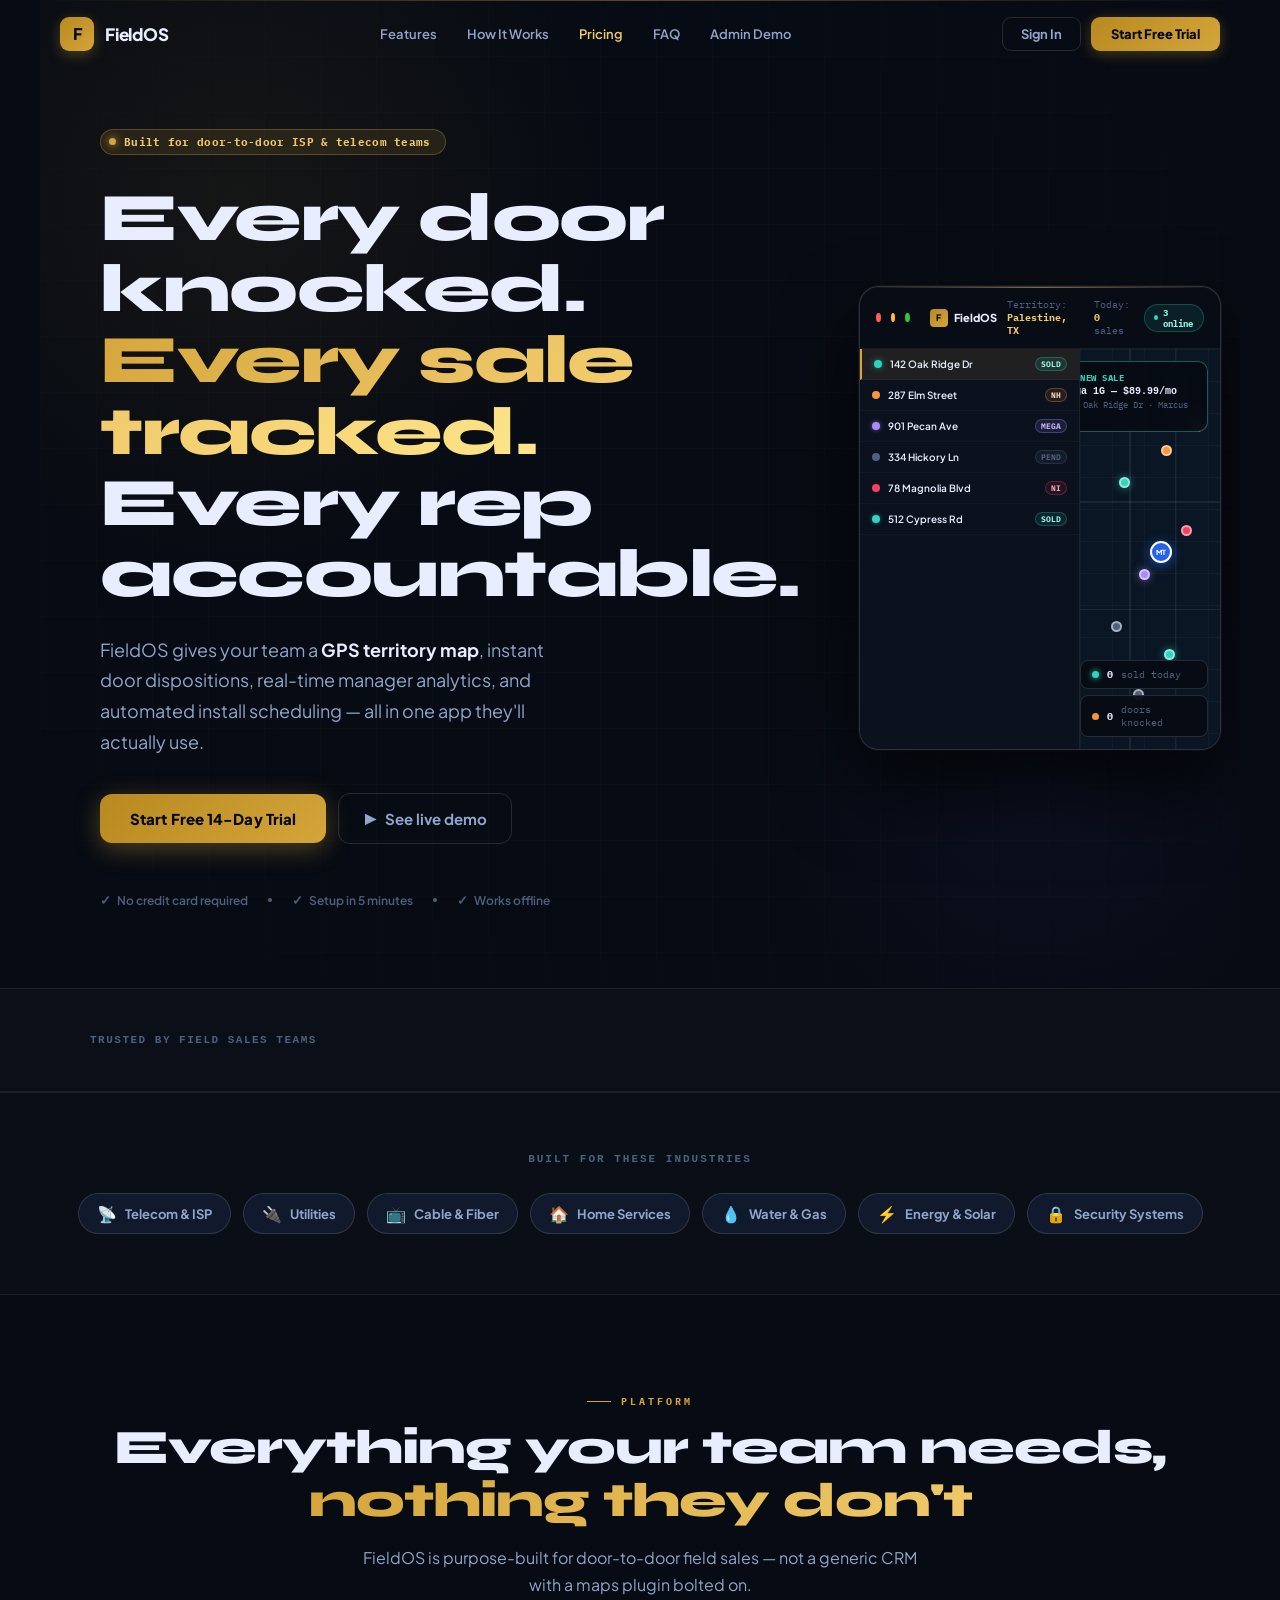
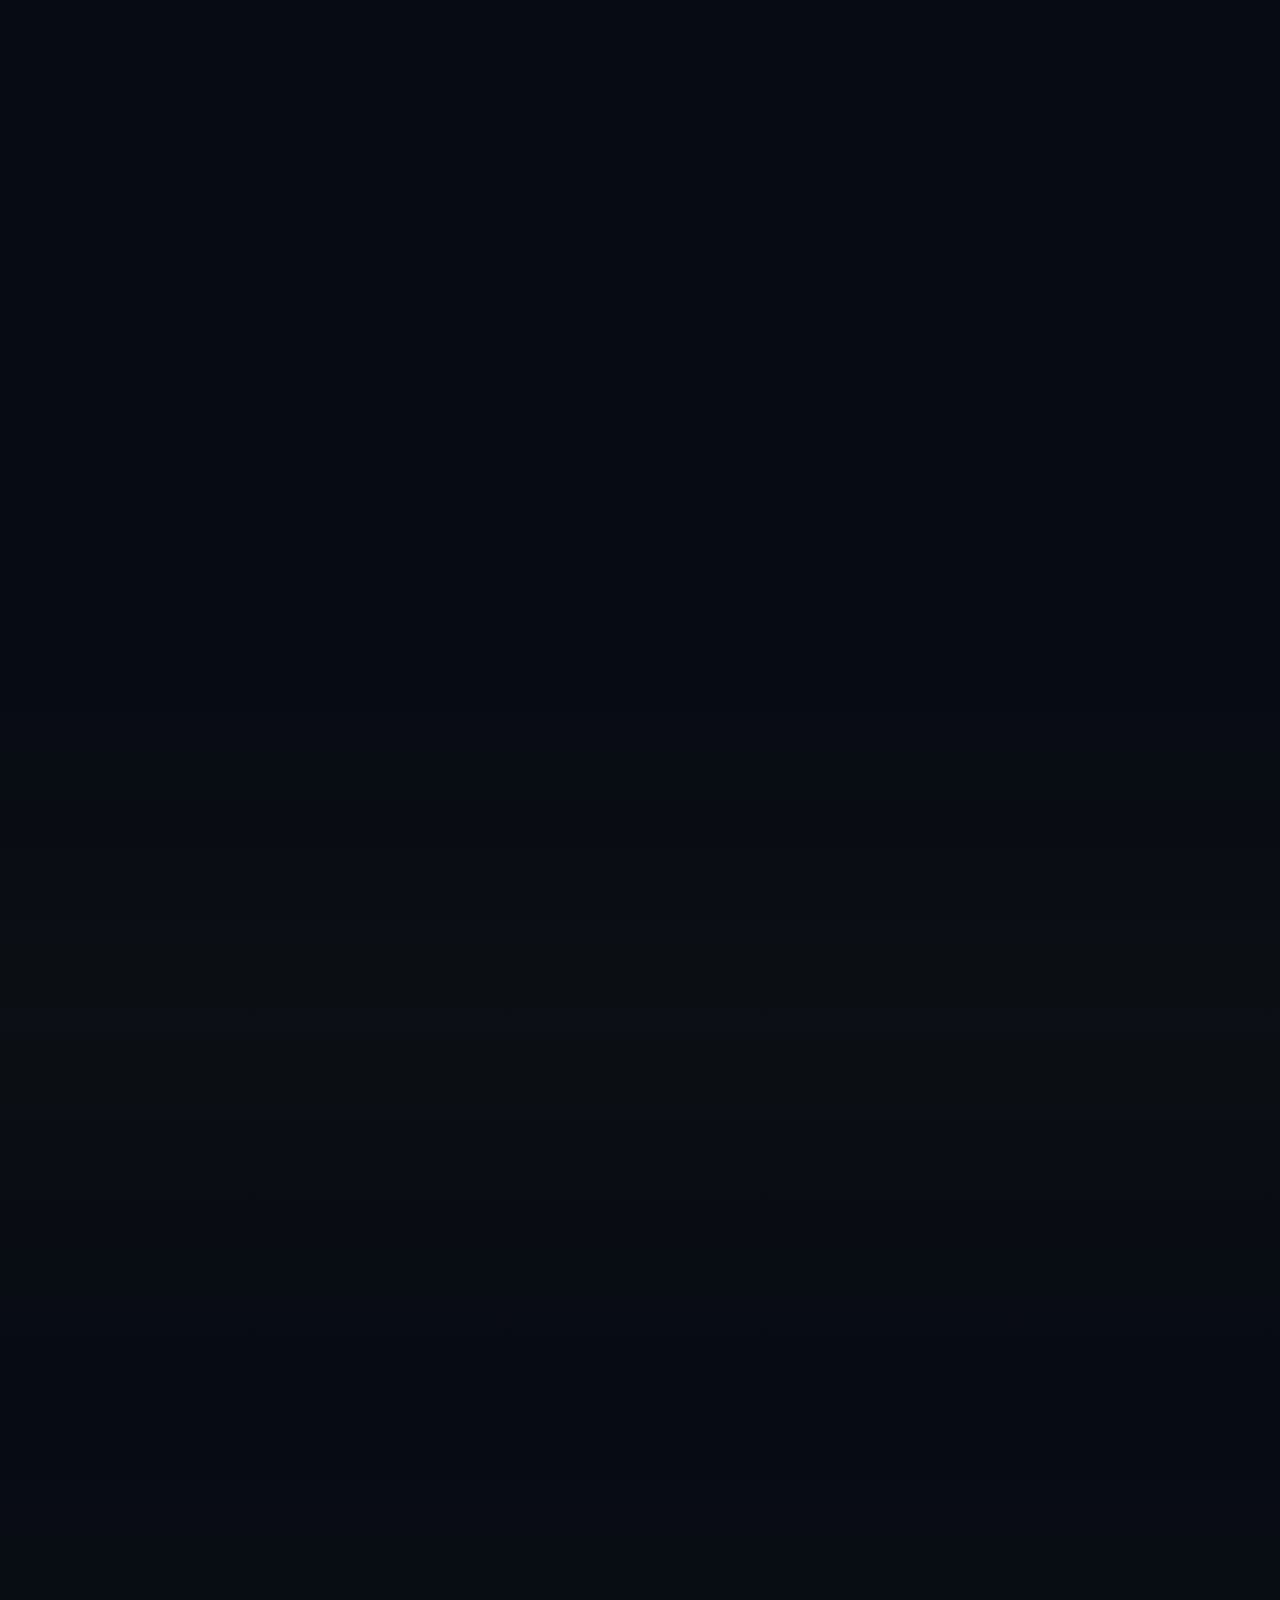
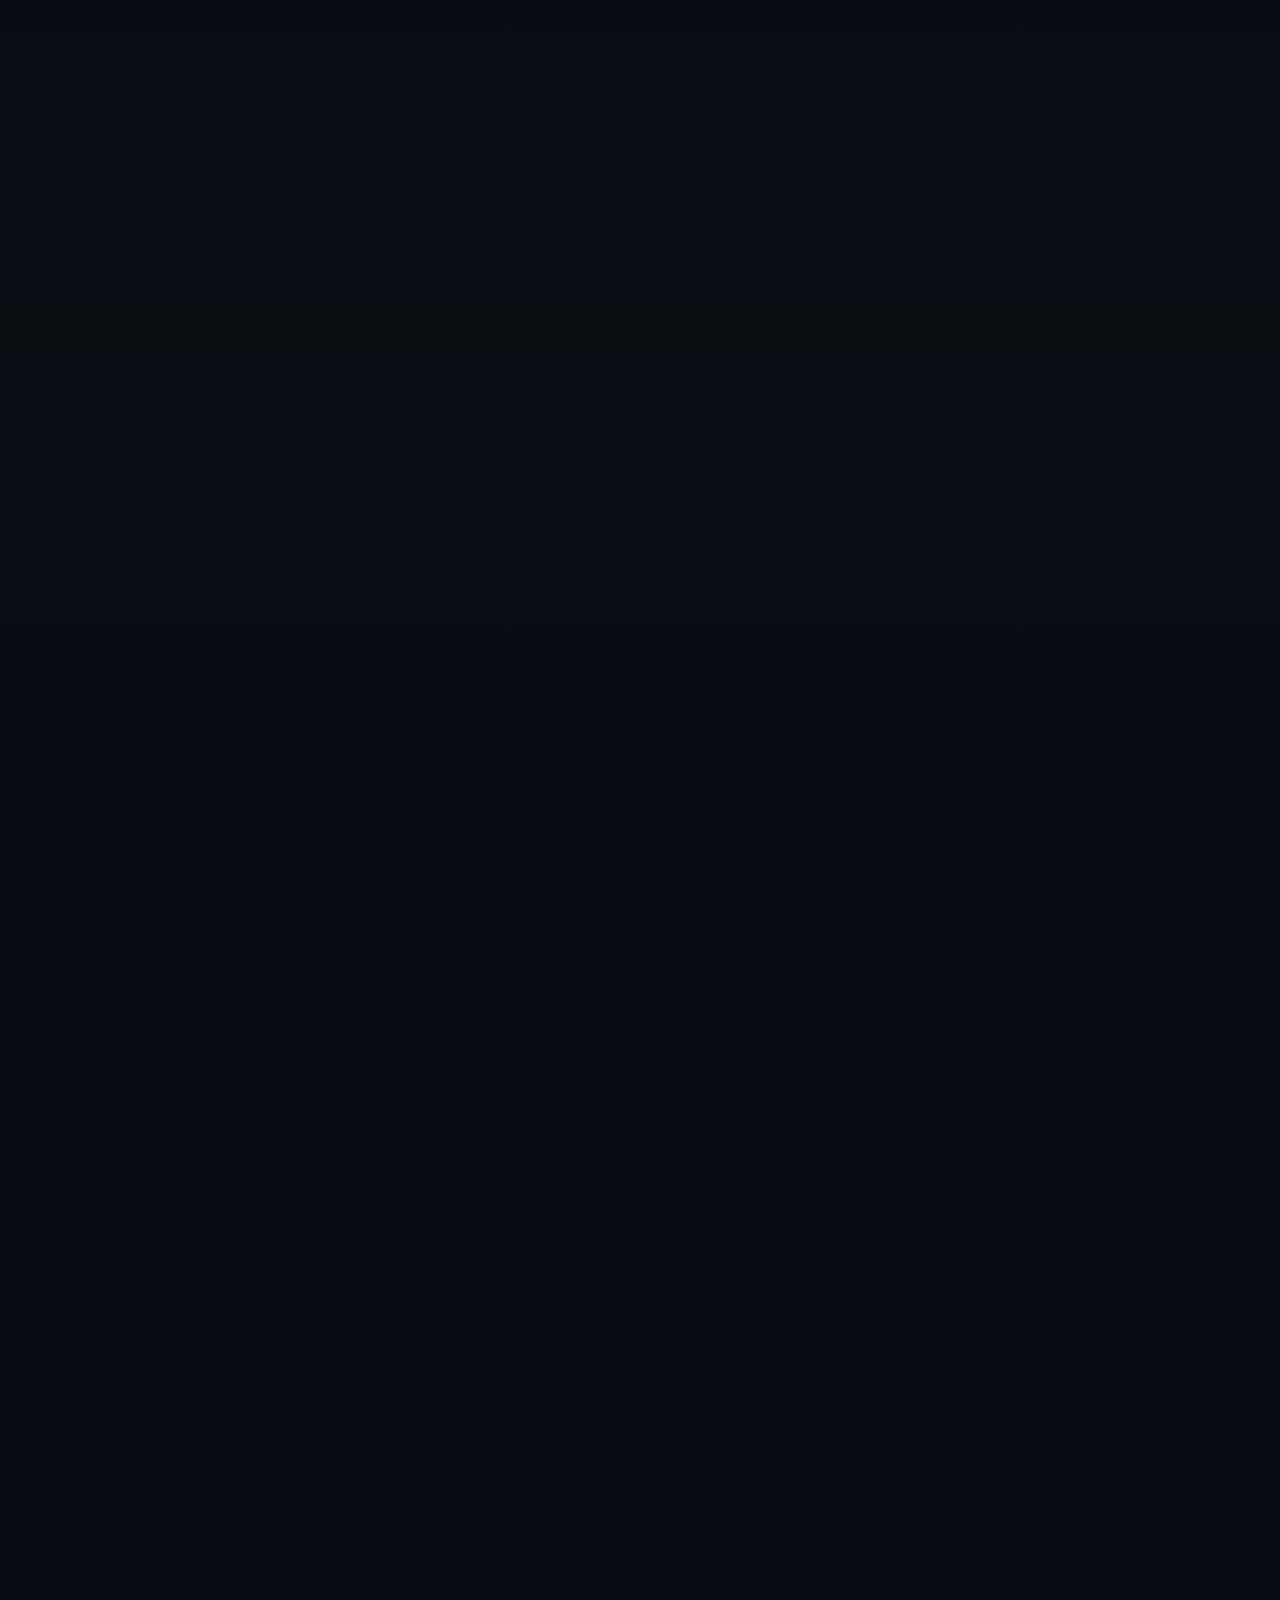
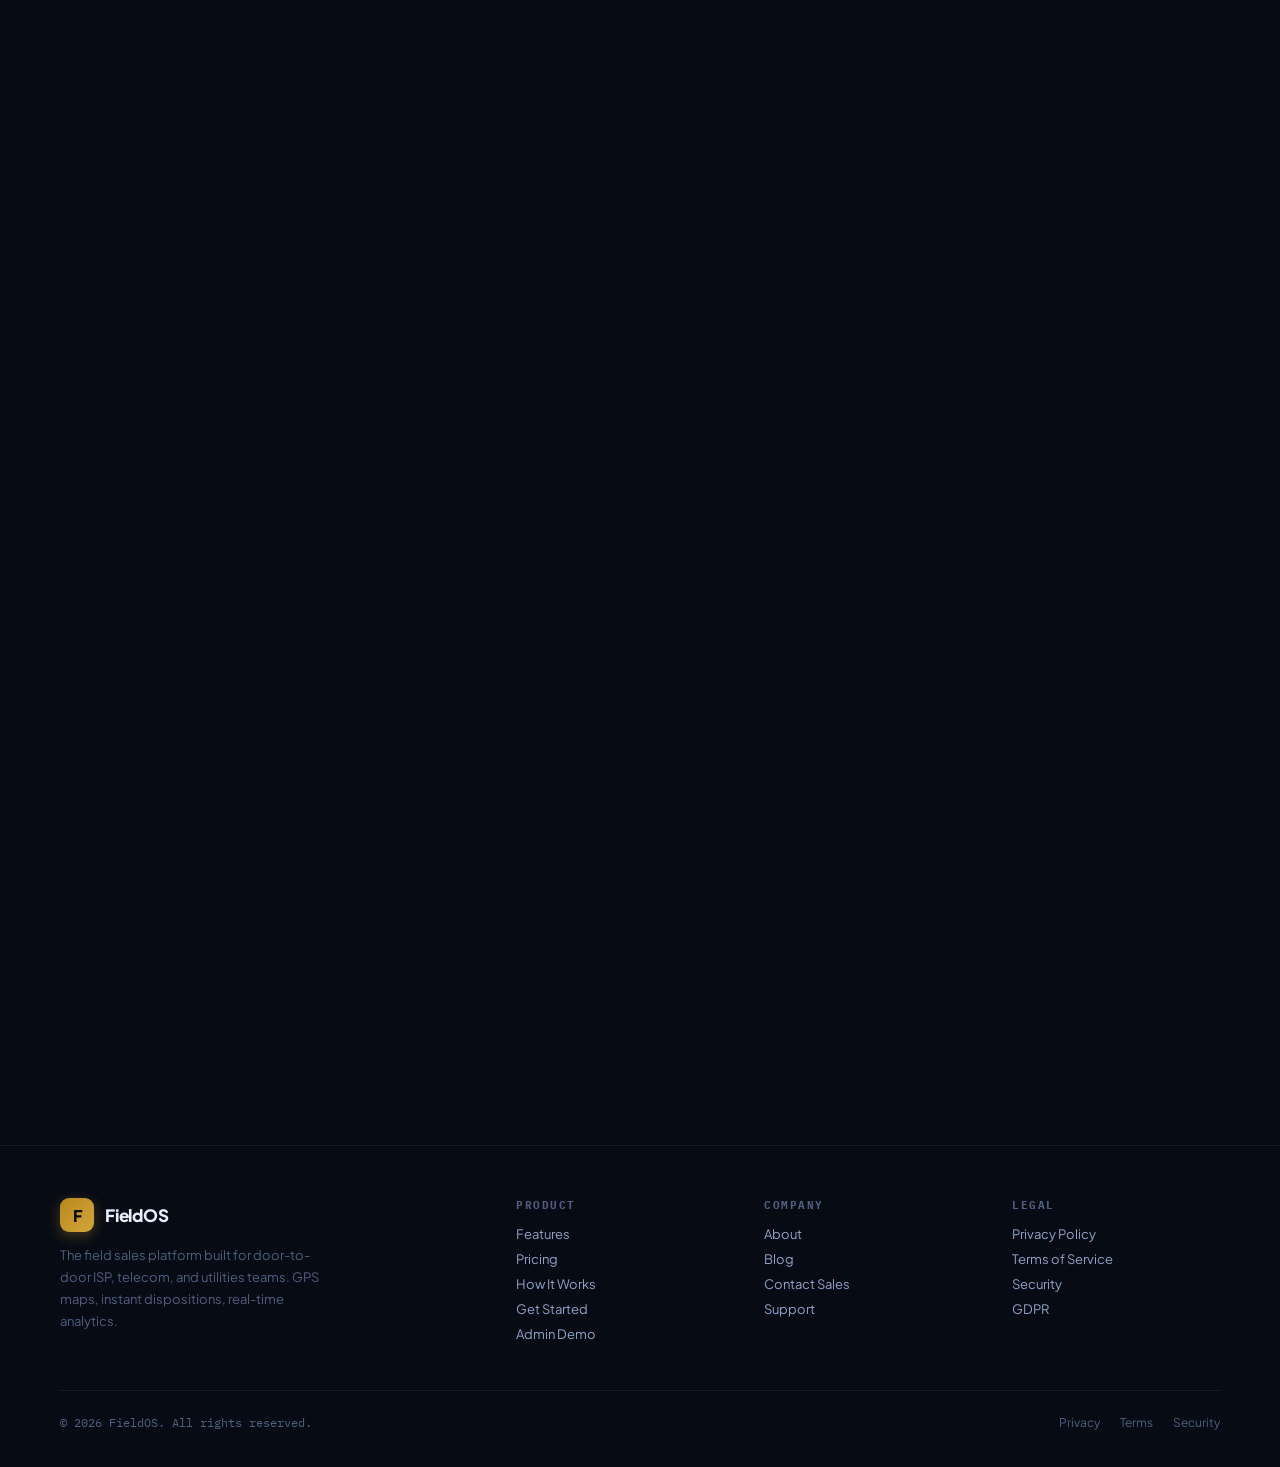
==== commit e54e6cac: "Implement session validation and sign out feature Added session management and sign out functionalit" ====
--- a/admin.html
+++ b/admin.html
@@ -540,6 +540,32 @@
 </div>
 
 <script>
+(function() {
+  var session = localStorage.getItem('fieldos_manager');
+  if (!session) { window.location.replace('landing.html'); return; }
+  try {
+    var s = JSON.parse(session);
+    if (!s.loggedIn || !s.name) throw new Error('invalid');
+    // Session expires after 8 hours
+    if (Date.now() - s.loginTime > 8 * 60 * 60 * 1000) {
+      localStorage.removeItem('fieldos_manager');
+      window.location.replace('landing.html');
+      return;
+    }
+    // Make manager name available globally
+    window.MANAGER_NAME  = s.name;
+    window.MANAGER_EMAIL = s.email;
+  } catch(e) {
+    localStorage.removeItem('fieldos_manager');
+    window.location.replace('landing.html');
+  }
+})();
+
+// ── SIGN OUT function — wire to a "Sign Out" button in admin.html ──
+function signOut() {
+  localStorage.removeItem('fieldos_manager');
+  window.location.replace('landing.html');
+}
 // ── CONFIG ───────────────────────────────────────────
 // ▶ zito.gs — your real backend
 const SCRIPT_URL = 'https://script.google.com/macros/s/AKfycbyyqHh3H5qbBxB2fP9dPsymDoreXGwvrjCLT-ROQGBLMjBXKpprt3LWCC2aHbbeovJp/exec';
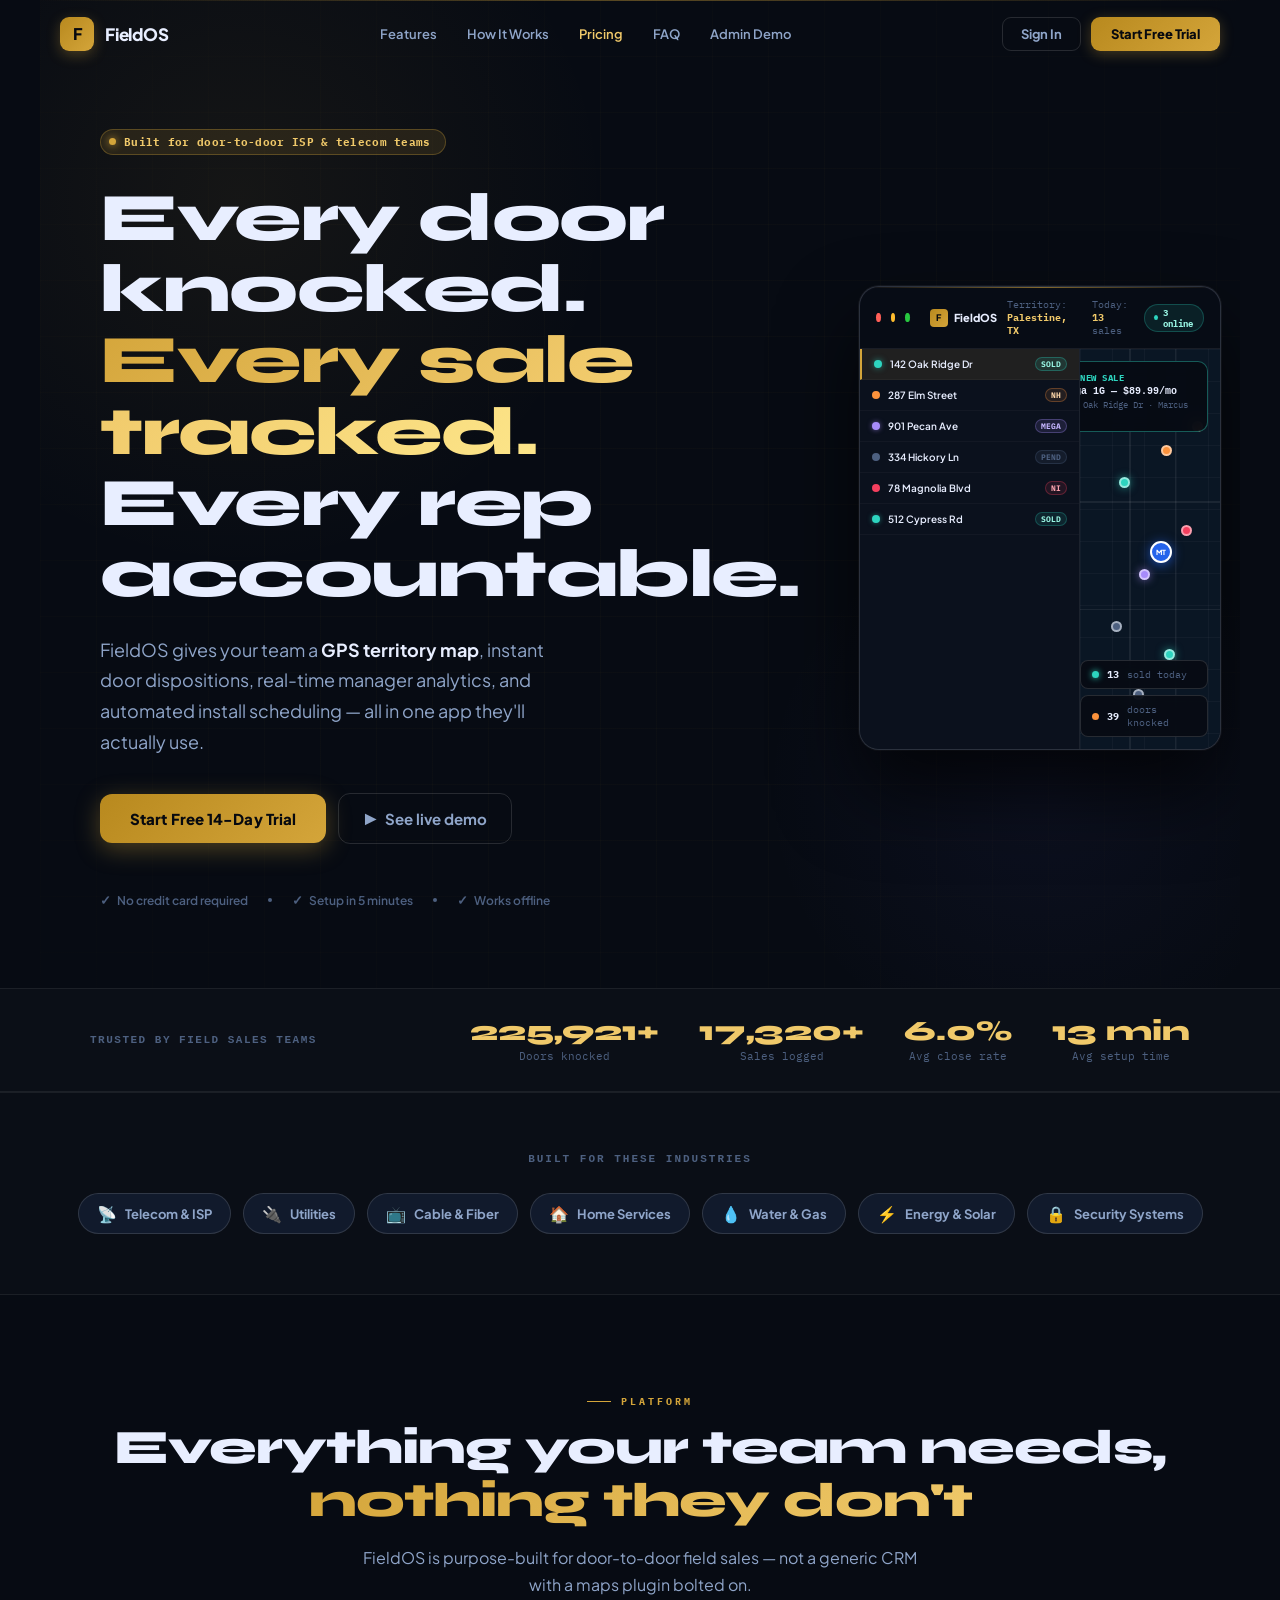
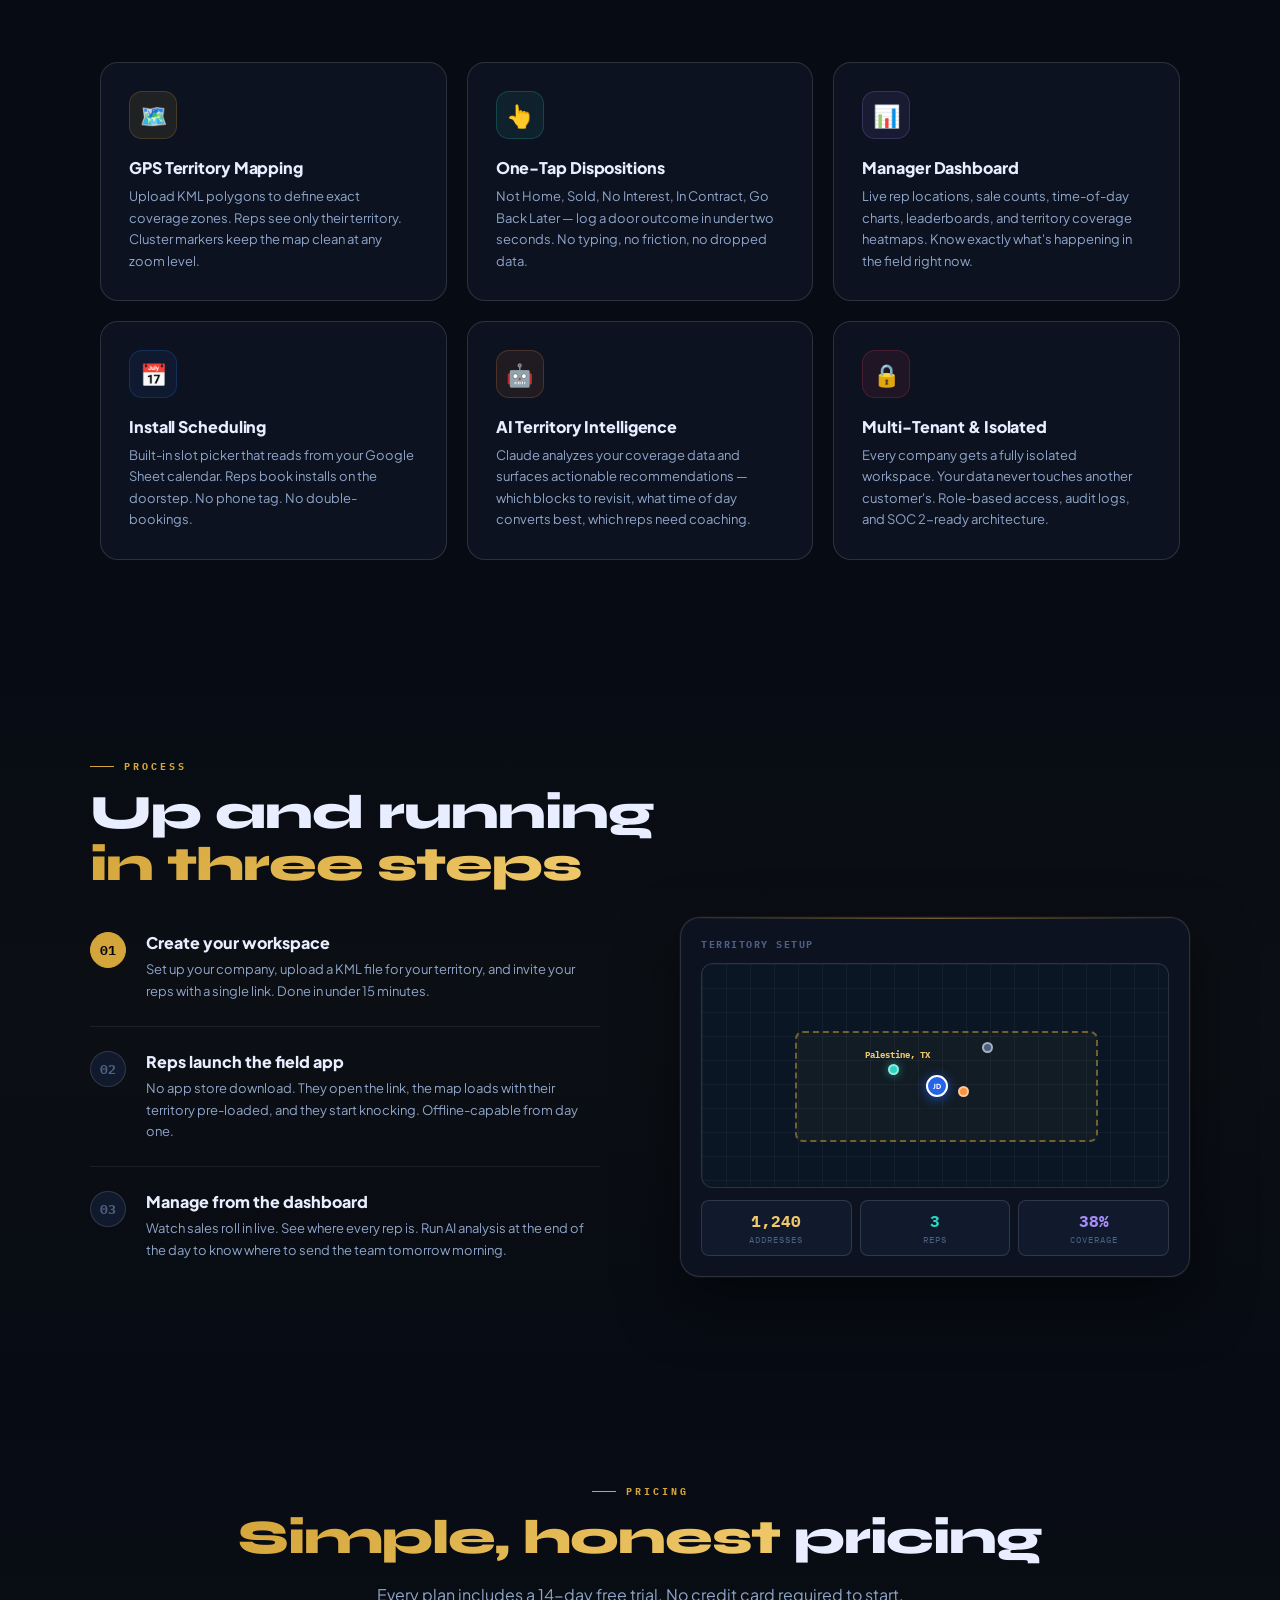
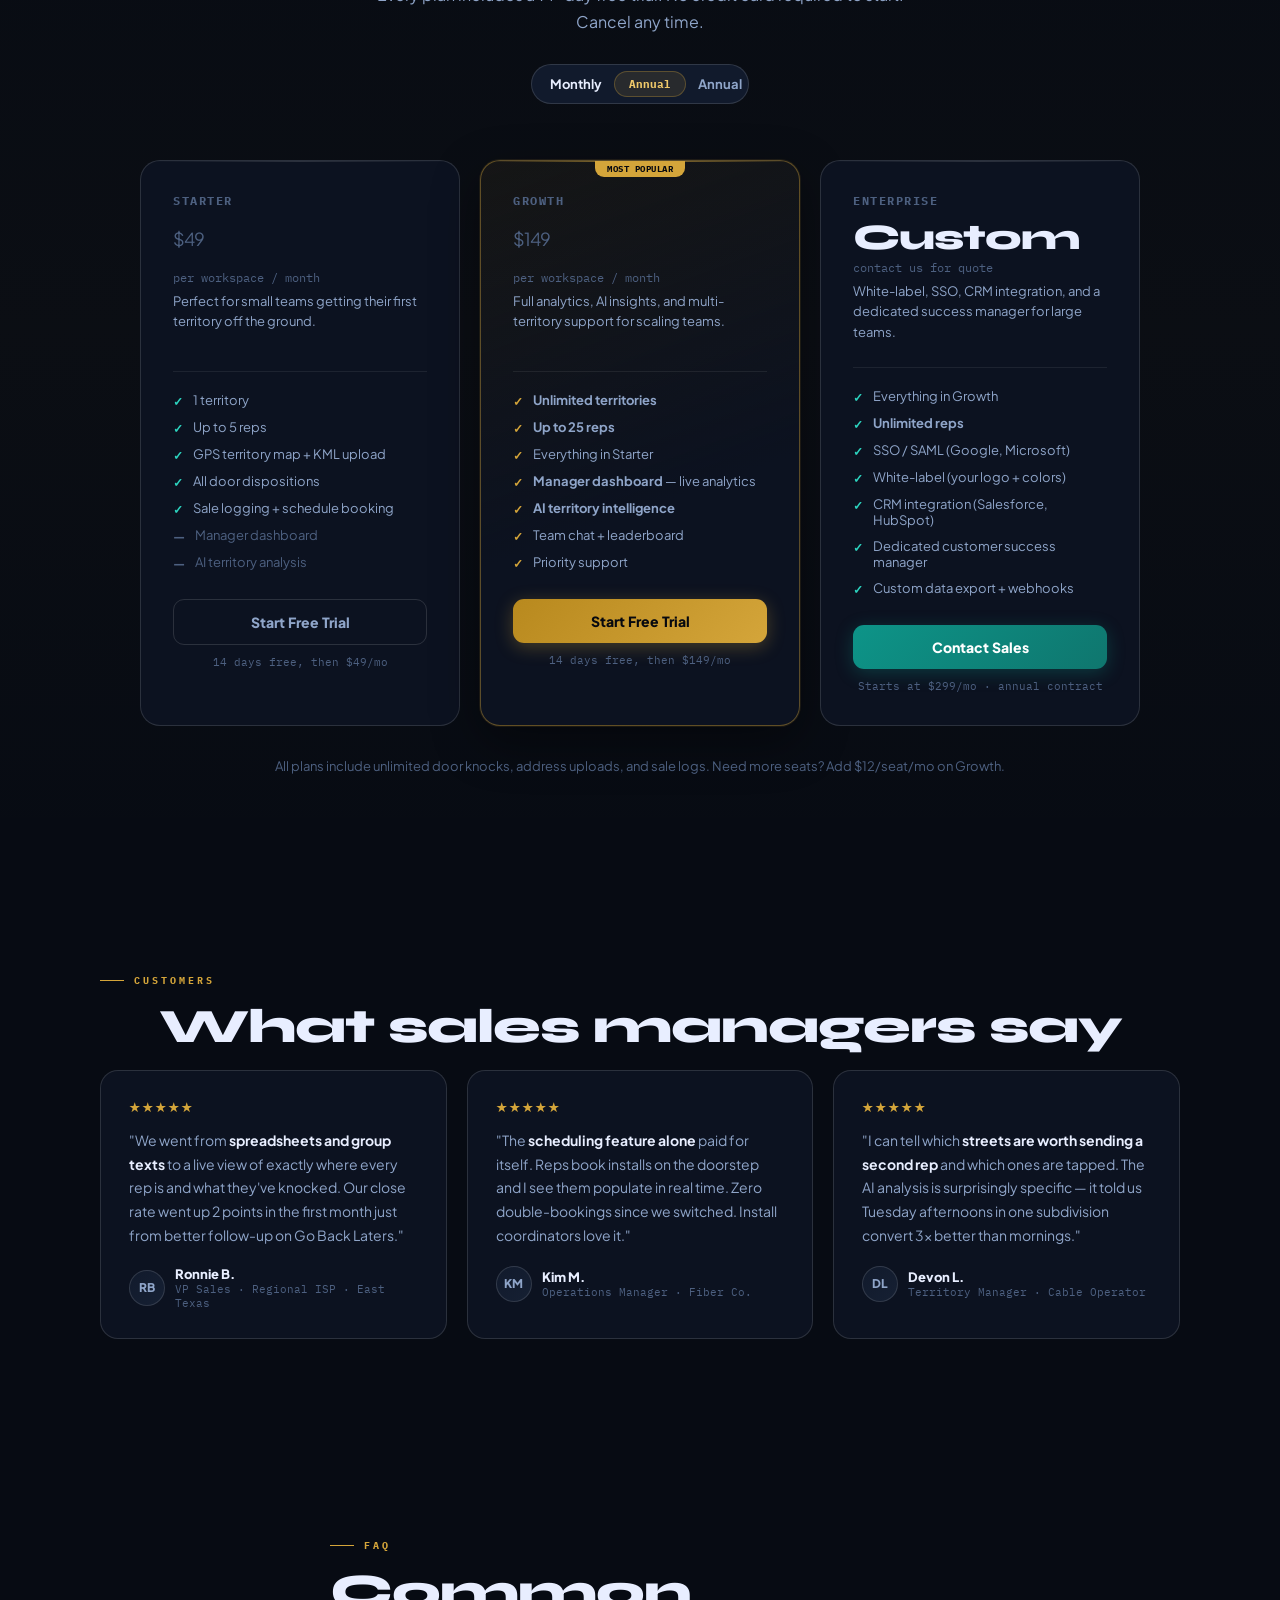
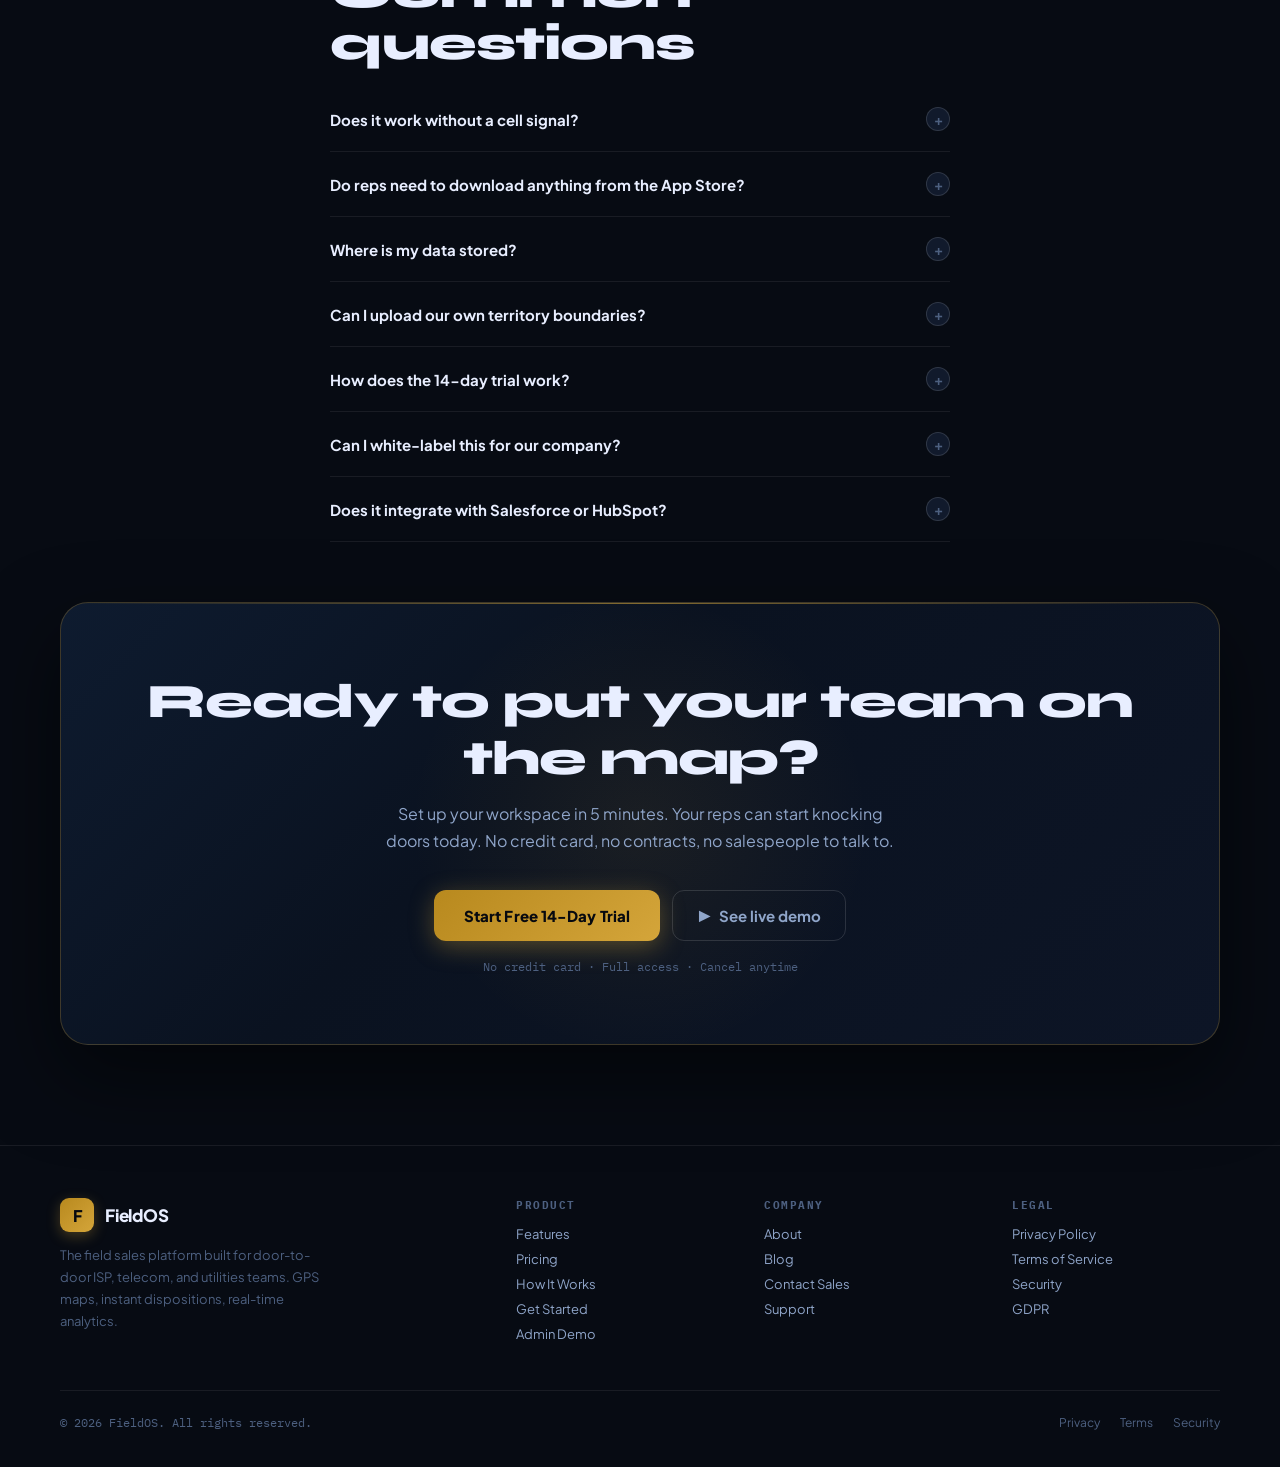
==== commit 3f5cba6c: "Add files via upload" ====
--- a/admin.html
+++ b/admin.html
@@ -283,7 +283,7 @@
         <div class="sb-user-name" id="sb-admin-name">Jordan Davis</div>
         <div class="sb-user-role">Workspace Admin</div>
       </div>
-      <button class="sb-signout" title="Sign out">⎋</button>
+      <button class="sb-signout" title="Sign out" onclick="signOut()">⎋</button>
     </div>
   </div>
 </nav>
@@ -540,19 +540,18 @@
 </div>
 
 <script>
+// ── AUTH GUARD ────────────────────────────────────────
 (function() {
   var session = localStorage.getItem('fieldos_manager');
   if (!session) { window.location.replace('landing.html'); return; }
   try {
     var s = JSON.parse(session);
     if (!s.loggedIn || !s.name) throw new Error('invalid');
-    // Session expires after 8 hours
     if (Date.now() - s.loginTime > 8 * 60 * 60 * 1000) {
       localStorage.removeItem('fieldos_manager');
       window.location.replace('landing.html');
       return;
     }
-    // Make manager name available globally
     window.MANAGER_NAME  = s.name;
     window.MANAGER_EMAIL = s.email;
   } catch(e) {
@@ -561,11 +560,12 @@
   }
 })();
 
-// ── SIGN OUT function — wire to a "Sign Out" button in admin.html ──
 function signOut() {
   localStorage.removeItem('fieldos_manager');
   window.location.replace('landing.html');
 }
+// ── END AUTH GUARD ────────────────────────────────────
+
 // ── CONFIG ───────────────────────────────────────────
 // ▶ zito.gs — your real backend
 const SCRIPT_URL = 'https://script.google.com/macros/s/AKfycbyyqHh3H5qbBxB2fP9dPsymDoreXGwvrjCLT-ROQGBLMjBXKpprt3LWCC2aHbbeovJp/exec';
@@ -631,8 +631,10 @@
   } catch(e) { console.warn('Stats load failed:', e); }
 
   // Render everything with real data
-  document.querySelector('#sb-admin-name').textContent   = WORKSPACE.adminName;
-  document.querySelector('#sb-avatar-init').textContent  = initials(WORKSPACE.adminName);
+  // Use the logged-in manager name from session
+  const sessionName = window.MANAGER_NAME || WORKSPACE.adminName;
+  document.querySelector('#sb-admin-name').textContent   = sessionName;
+  document.querySelector('#sb-avatar-init').textContent  = initials(sessionName);
   document.querySelector('#ws-name-display').textContent = WORKSPACE.name;
   document.querySelector('#next-bill-date').textContent  = nextBillDate();
 
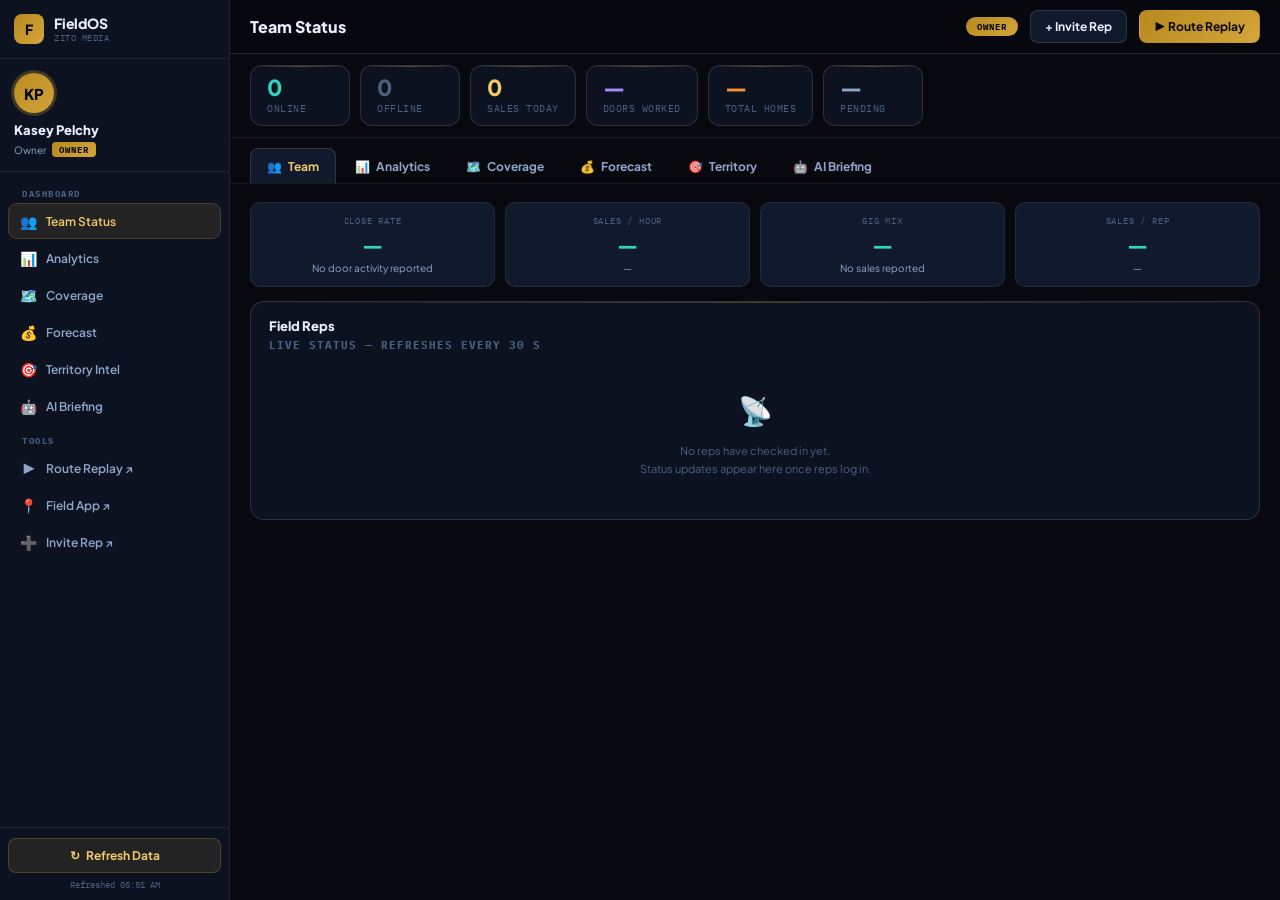
==== commit 458bc8b8: "Add files via upload" ====
--- a/admin.html
+++ b/admin.html
@@ -3,939 +3,1966 @@
 <head>
 <meta charset="UTF-8">
 <meta name="viewport" content="width=device-width, initial-scale=1.0">
-<title>FieldOS — Admin</title>
+<title>Zito FieldOS — Owner Dashboard</title>
 <link rel="preconnect" href="https://fonts.googleapis.com">
 <link href="https://fonts.googleapis.com/css2?family=Plus+Jakarta+Sans:wght@400;500;600;700;800&family=IBM+Plex+Mono:wght@400;500;600&display=swap" rel="stylesheet">
 <style>
-:root{
-  --bg:#070b13;--surface:#0c1220;--surface2:#111a2c;--surface3:#162033;
-  --border:rgba(255,255,255,0.07);--border-s:rgba(255,255,255,0.13);
-  --gold:#d4a53a;--gold-dim:rgba(212,165,58,0.12);--gold-text:#f0c96a;
-  --gig:#2dd4bf;--mega:#a78bfa;--danger:#f43f5e;--warn:#fb923c;
-  --text:#e8eeff;--text2:#8fa5c9;--muted:#4d6080;
-  --sidebar:240px;--topbar:58px;
-  --r:12px;--r-lg:18px;
-}
-*{box-sizing:border-box;margin:0;padding:0}
-body{font-family:'Plus Jakarta Sans',sans-serif;background:var(--bg);color:var(--text);height:100vh;overflow:hidden;display:flex;-webkit-font-smoothing:antialiased}
+/* ══════════════════════════════════════════════════════
+   DESIGN TOKENS
+══════════════════════════════════════════════════════ */
+:root {
+  --bg:       #07090f;
+  --surface:  #0c1220;
+  --s2:       #111a2c;
+  --s3:       #162033;
+  --border:   rgba(255,255,255,.07);
+  --border-s: rgba(255,255,255,.13);
+  --gold:     #d4a53a;
+  --gold-dim: rgba(212,165,58,.12);
+  --gold-t:   #f0c96a;
+  --gig:      #2dd4bf;
+  --mega:     #a78bfa;
+  --danger:   #f43f5e;
+  --warn:     #fb923c;
+  --blue:     #3b82f6;
+  --green:    #10b981;
+  --cyan:     #06b6d4;
+  --yellow:   #facc15;
+  --text:     #e8eeff;
+  --t2:       #8fa5c9;
+  --muted:    #4d6080;
+  --sidebar-w: 230px;
+  --top-h:     54px;
+  --kpi-h:     72px;
+  --tabs-h:    46px;
+}
+*, *::before, *::after { box-sizing: border-box; margin: 0; padding: 0; }
+body {
+  font-family: 'Plus Jakarta Sans', sans-serif;
+  background: var(--bg);
+  color: var(--text);
+  height: 100vh;
+  display: flex;
+  overflow: hidden;
+  -webkit-font-smoothing: antialiased;
+}
 
 /* ── SIDEBAR ────────────────────────────────────────── */
-#sidebar{
-  width:var(--sidebar);height:100vh;flex-shrink:0;
-  background:var(--surface);border-right:1px solid var(--border-s);
-  display:flex;flex-direction:column;overflow:hidden;
-  box-shadow:4px 0 24px rgba(0,0,0,.4);
-}
-.sb-logo{padding:18px 20px 14px;display:flex;align-items:center;gap:10px;border-bottom:1px solid var(--border)}
-.sb-logo-mark{width:32px;height:32px;background:linear-gradient(135deg,#b8891e,var(--gold));border-radius:9px;display:flex;align-items:center;justify-content:center;font-size:15px;font-weight:900;color:#07090f;flex-shrink:0;box-shadow:0 3px 12px rgba(212,165,58,.3)}
-.sb-logo-text{font-size:14px;font-weight:800;letter-spacing:-.1px}
-.sb-logo-sub{font-size:9px;color:var(--muted);font-family:'IBM Plex Mono',monospace;letter-spacing:.5px;margin-top:1px}
-
-.sb-ws{padding:12px 14px;border-bottom:1px solid var(--border)}
-.sb-ws-label{font-size:9px;font-weight:700;text-transform:uppercase;letter-spacing:1.5px;color:var(--muted);font-family:'IBM Plex Mono',monospace;margin-bottom:6px}
-.sb-ws-name{font-size:13px;font-weight:700;color:var(--text);white-space:nowrap;overflow:hidden;text-overflow:ellipsis}
-.sb-ws-plan{display:inline-flex;align-items:center;gap:4px;background:var(--gold-dim);border:1px solid rgba(212,165,58,.25);border-radius:20px;padding:2px 9px;font-size:9px;font-weight:700;color:var(--gold-text);font-family:'IBM Plex Mono',monospace;margin-top:5px;text-transform:uppercase;letter-spacing:.5px}
-
-.sb-nav{flex:1;overflow-y:auto;padding:10px 10px}
-.sb-section{font-size:9px;font-weight:700;text-transform:uppercase;letter-spacing:1.5px;color:var(--muted);font-family:'IBM Plex Mono',monospace;padding:14px 8px 6px}
-.sb-item{display:flex;align-items:center;gap:10px;padding:9px 10px;border-radius:9px;cursor:pointer;transition:all .15s;color:var(--text2);font-size:13px;font-weight:600;margin-bottom:1px}
-.sb-item:hover{background:rgba(255,255,255,.04);color:var(--text)}
-.sb-item.active{background:var(--gold-dim);color:var(--gold-text);border:1px solid rgba(212,165,58,.2)}
-.sb-item-icon{font-size:15px;flex-shrink:0;width:20px;text-align:center}
-.sb-badge{margin-left:auto;background:var(--warn);color:#fff;font-size:9px;font-weight:700;padding:2px 6px;border-radius:10px;font-family:'IBM Plex Mono',monospace}
-
-.sb-footer{padding:12px 14px;border-top:1px solid var(--border)}
-.sb-user{display:flex;align-items:center;gap:10px}
-.sb-avatar{width:32px;height:32px;border-radius:50%;background:linear-gradient(135deg,#b8891e,var(--gold));display:flex;align-items:center;justify-content:center;font-size:12px;font-weight:800;color:#07090f;flex-shrink:0}
-.sb-user-name{font-size:12px;font-weight:700;color:var(--text)}
-.sb-user-role{font-size:10px;color:var(--muted);font-family:'IBM Plex Mono',monospace}
-.sb-signout{margin-left:auto;background:none;border:none;color:var(--muted);cursor:pointer;font-size:15px;transition:color .15s}
-.sb-signout:hover{color:var(--danger)}
+#sidebar {
+  width: var(--sidebar-w);
+  height: 100vh;
+  flex-shrink: 0;
+  background: var(--surface);
+  border-right: 1px solid var(--border);
+  display: flex;
+  flex-direction: column;
+  overflow: hidden;
+}
+.sb-logo {
+  display: flex;
+  align-items: center;
+  gap: 10px;
+  padding: 14px 14px;
+  border-bottom: 1px solid var(--border);
+  flex-shrink: 0;
+}
+.sb-mark {
+  width: 30px; height: 30px;
+  background: linear-gradient(135deg, #b8891e, var(--gold));
+  border-radius: 8px;
+  display: flex; align-items: center; justify-content: center;
+  font-size: 14px; font-weight: 900; color: #07090f; flex-shrink: 0;
+}
+.sb-brand { font-size: 14px; font-weight: 800; letter-spacing: -.2px; line-height: 1.2; }
+.sb-sub   { font-size: 9px; color: var(--muted); letter-spacing: .5px; text-transform: uppercase;
+  font-family: 'IBM Plex Mono', monospace; }
+
+.sb-profile {
+  padding: 14px;
+  border-bottom: 1px solid var(--border);
+  flex-shrink: 0;
+}
+.sb-avatar {
+  width: 40px; height: 40px; border-radius: 50%;
+  background: linear-gradient(135deg, #b8891e, var(--gold));
+  display: flex; align-items: center; justify-content: center;
+  font-size: 15px; font-weight: 900; color: #07090f;
+  margin-bottom: 9px;
+  box-shadow: 0 0 0 3px rgba(212,165,58,.25);
+}
+.sb-name { font-size: 13px; font-weight: 800; color: var(--text); }
+.sb-role-row { display: flex; align-items: center; gap: 6px; margin-top: 4px; }
+.sb-role { font-size: 10px; color: var(--t2); }
+.sb-owner-badge {
+  font-size: 9px; font-weight: 800; letter-spacing: 1px; text-transform: uppercase;
+  background: linear-gradient(135deg, #b8891e, var(--gold));
+  color: #07090f;
+  padding: 2px 7px; border-radius: 4px;
+  font-family: 'IBM Plex Mono', monospace;
+}
+
+.sb-section {
+  font-size: 9px; font-weight: 700; text-transform: uppercase;
+  letter-spacing: 1.5px; color: var(--muted);
+  padding: 10px 14px 4px;
+  font-family: 'IBM Plex Mono', monospace;
+}
+.sb-nav { flex: 1; overflow-y: auto; padding: 6px 8px; }
+.sb-item {
+  display: flex; align-items: center; gap: 9px;
+  padding: 8px 10px; border-radius: 9px;
+  cursor: pointer;
+  color: var(--t2); font-size: 12px; font-weight: 600;
+  margin-bottom: 1px;
+  border: 1px solid transparent;
+  transition: all .15s;
+  white-space: nowrap;
+}
+.sb-item:hover { background: rgba(255,255,255,.04); color: var(--text); }
+.sb-item.active {
+  background: var(--gold-dim);
+  color: var(--gold-t);
+  border-color: rgba(212,165,58,.2);
+}
+.sb-icon { font-size: 14px; flex-shrink: 0; width: 18px; text-align: center; }
+
+.sb-bottom {
+  padding: 10px 8px;
+  border-top: 1px solid var(--border);
+  flex-shrink: 0;
+}
+.refresh-btn {
+  width: 100%; padding: 9px;
+  background: var(--gold-dim);
+  border: 1px solid rgba(212,165,58,.25);
+  border-radius: 8px;
+  color: var(--gold-t); font-size: 12px; font-weight: 700;
+  cursor: pointer;
+  font-family: 'Plus Jakarta Sans', sans-serif;
+  transition: all .18s;
+  display: flex; align-items: center; justify-content: center; gap: 6px;
+}
+.refresh-btn:hover { background: rgba(212,165,58,.2); }
+.refresh-btn.spinning .spin-icon { animation: spin .5s linear infinite; display: inline-block; }
+@keyframes spin { to { transform: rotate(360deg); } }
+.last-refresh {
+  text-align: center; font-size: 9px; color: var(--muted);
+  font-family: 'IBM Plex Mono', monospace;
+  margin-top: 6px;
+}
 
 /* ── MAIN ───────────────────────────────────────────── */
-#main{flex:1;display:flex;flex-direction:column;overflow:hidden}
-
-/* Topbar */
-#topbar{height:var(--topbar);flex-shrink:0;display:flex;align-items:center;justify-content:space-between;padding:0 24px;background:rgba(7,11,19,.9);border-bottom:1px solid var(--border-s);backdrop-filter:blur(12px);box-shadow:0 1px 0 rgba(212,165,58,.1)}
-.topbar-title{font-size:18px;font-weight:800;letter-spacing:-.2px}
-.topbar-sub{font-size:11px;color:var(--muted);font-family:'IBM Plex Mono',monospace;margin-top:1px}
-.topbar-actions{display:flex;align-items:center;gap:10px}
-.btn-sm{background:var(--surface2);border:1px solid var(--border-s);border-radius:9px;color:var(--text2);font-family:'Plus Jakarta Sans',sans-serif;font-size:12px;font-weight:700;padding:7px 14px;cursor:pointer;transition:all .18s;white-space:nowrap}
-.btn-sm:hover{border-color:rgba(212,165,58,.4);color:var(--gold-text)}
-.btn-sm.primary{background:linear-gradient(135deg,#b8891e,var(--gold));color:#07090f;border-color:transparent;box-shadow:0 3px 12px rgba(212,165,58,.3)}
-.btn-sm.primary:hover{filter:brightness(1.08)}
-
-/* Content area */
-#content{flex:1;overflow-y:auto;padding:24px}
-#content::-webkit-scrollbar{width:4px}
-#content::-webkit-scrollbar-thumb{background:var(--border-s);border-radius:2px}
-
-/* ── PANEL SYSTEM ───────────────────────────────────── */
-.panel{display:none;flex-direction:column;gap:18px;animation:fade-in .3s ease}
-.panel.active{display:flex}
-@keyframes fade-in{from{opacity:0;transform:translateY(8px)}to{opacity:1;transform:translateY(0)}}
-
-/* ── STAT CARDS ─────────────────────────────────────── */
-.stat-grid{display:grid;grid-template-columns:repeat(4,1fr);gap:14px}
-.stat-card{background:var(--surface);border:1px solid var(--border-s);border-radius:var(--r);padding:18px;position:relative;overflow:hidden}
-.stat-card::after{content:'';position:absolute;top:0;left:0;right:0;height:2px}
-.stat-card.gold::after{background:linear-gradient(90deg,var(--gold),var(--gold-text))}
-.stat-card.teal::after{background:var(--gig)}
-.stat-card.purple::after{background:var(--mega)}
-.stat-card.red::after{background:var(--danger)}
-.stat-val{font-size:28px;font-weight:800;font-family:'IBM Plex Mono',monospace;letter-spacing:-.5px}
-.stat-label{font-size:10px;color:var(--muted);text-transform:uppercase;letter-spacing:1.5px;font-family:'IBM Plex Mono',monospace;margin-top:5px}
-.stat-delta{font-size:11px;margin-top:8px;display:flex;align-items:center;gap:4px;font-weight:600}
-.stat-delta.up{color:var(--gig)}
-.stat-delta.down{color:var(--danger)}
-.stat-delta.neutral{color:var(--muted)}
-
-/* ── SECTION CARD ───────────────────────────────────── */
-.sec-card{background:var(--surface);border:1px solid var(--border-s);border-radius:var(--r-lg);overflow:hidden}
-.sec-head{display:flex;align-items:center;justify-content:space-between;padding:16px 20px;border-bottom:1px solid var(--border)}
-.sec-title{font-size:14px;font-weight:800;letter-spacing:-.1px}
-.sec-sub{font-size:10px;color:var(--muted);font-family:'IBM Plex Mono',monospace;margin-top:2px}
-
-/* ── REP TABLE ──────────────────────────────────────── */
-.rep-table{width:100%}
-.rt-head{display:grid;grid-template-columns:2fr 1.2fr 1fr 1fr 1fr 80px;gap:0;padding:10px 20px;border-bottom:1px solid var(--border)}
-.rt-hcell{font-size:9px;font-weight:700;text-transform:uppercase;letter-spacing:1.5px;color:var(--muted);font-family:'IBM Plex Mono',monospace}
-.rt-row{display:grid;grid-template-columns:2fr 1.2fr 1fr 1fr 1fr 80px;gap:0;padding:13px 20px;border-bottom:1px solid rgba(255,255,255,.04);transition:background .12s;align-items:center}
-.rt-row:last-child{border-bottom:none}
-.rt-row:hover{background:rgba(255,255,255,.02)}
-.rep-info{display:flex;align-items:center;gap:10px}
-.rep-av{width:34px;height:34px;border-radius:50%;display:flex;align-items:center;justify-content:center;font-size:12px;font-weight:800;flex-shrink:0}
-.rep-av.online{background:linear-gradient(135deg,rgba(212,165,58,.3),rgba(45,212,191,.2));color:var(--text);border:1.5px solid rgba(212,165,58,.3)}
-.rep-av.offline{background:var(--surface2);color:var(--muted);border:1.5px solid var(--border-s)}
-.rep-name{font-size:13px;font-weight:700;color:var(--text)}
-.rep-email{font-size:10px;color:var(--muted);font-family:'IBM Plex Mono',monospace;margin-top:1px}
-.rt-cell{font-size:12px;color:var(--text2)}
-.status-badge{display:inline-flex;align-items:center;gap:5px;font-size:10px;font-weight:700;font-family:'IBM Plex Mono',monospace;padding:3px 9px;border-radius:20px}
-.status-badge.online{background:rgba(45,212,191,.1);color:#99f6e4;border:1px solid rgba(45,212,191,.25)}
-.status-badge.offline{background:rgba(255,255,255,.05);color:var(--muted);border:1px solid var(--border-s)}
-.status-dot{width:6px;height:6px;border-radius:50%}
-.online .status-dot{background:var(--gig);box-shadow:0 0 6px var(--gig);animation:pulse 2s infinite}
-.offline .status-dot{background:var(--muted)}
-@keyframes pulse{0%,100%{box-shadow:0 0 4px var(--gig)}50%{box-shadow:0 0 10px var(--gig)}}
-.rt-actions{display:flex;gap:6px;justify-content:flex-end}
-.rt-btn{background:none;border:1px solid var(--border-s);border-radius:7px;color:var(--muted);font-size:11px;padding:5px 9px;cursor:pointer;transition:all .15s;font-family:'Plus Jakarta Sans',sans-serif;font-weight:600}
-.rt-btn:hover{border-color:rgba(212,165,58,.4);color:var(--gold-text)}
-.rt-btn.danger:hover{border-color:rgba(244,63,94,.4);color:var(--danger)}
-
-/* ── INVITE BOX ─────────────────────────────────────── */
-.invite-zone{padding:20px;display:flex;flex-direction:column;gap:14px}
-.invite-link-box{background:var(--surface2);border:1px solid rgba(212,165,58,.2);border-radius:var(--r);padding:16px 18px}
-.inv-label{font-size:9px;font-weight:700;text-transform:uppercase;letter-spacing:1.5px;color:var(--muted);font-family:'IBM Plex Mono',monospace;margin-bottom:8px}
-.inv-row{display:flex;gap:8px;align-items:center}
-.inv-link{flex:1;background:var(--bg);border:1px solid var(--border-s);border-radius:8px;padding:10px 13px;font-family:'IBM Plex Mono',monospace;font-size:11px;color:var(--text2);overflow:hidden;text-overflow:ellipsis;white-space:nowrap}
-.btn-copy{background:var(--gold-dim);border:1px solid rgba(212,165,58,.35);border-radius:8px;color:var(--gold-text);font-size:11px;font-weight:700;padding:9px 14px;cursor:pointer;white-space:nowrap;transition:all .18s;font-family:'Plus Jakarta Sans',sans-serif}
-.btn-copy:hover{background:rgba(212,165,58,.22)}
-.btn-copy.copied{background:rgba(45,212,191,.12);border-color:rgba(45,212,191,.4);color:#99f6e4}
-.inv-meta{display:flex;gap:16px;margin-top:10px;padding-top:10px;border-top:1px solid var(--border)}
-.inv-meta-item{font-size:10px;color:var(--muted);font-family:'IBM Plex Mono',monospace}
-.inv-meta-item strong{color:var(--text);font-weight:700}
-
-/* ── TERRITORY CARDS ────────────────────────────────── */
-.terr-grid{display:grid;grid-template-columns:repeat(3,1fr);gap:12px;padding:20px}
-.terr-card{background:var(--surface2);border:1px solid var(--border-s);border-radius:var(--r);padding:16px;position:relative;overflow:hidden}
-.terr-card::before{content:'';position:absolute;left:0;top:0;bottom:0;width:3px;background:var(--gold)}
-.terr-name{font-size:14px;font-weight:800;margin-bottom:4px}
-.terr-region{font-size:10px;color:var(--muted);font-family:'IBM Plex Mono',monospace;margin-bottom:12px}
-.terr-stats{display:grid;grid-template-columns:1fr 1fr;gap:8px}
-.terr-stat{background:var(--bg);border-radius:8px;padding:8px 10px}
-.terr-stat-val{font-size:16px;font-weight:800;font-family:'IBM Plex Mono',monospace}
-.terr-stat-lbl{font-size:9px;color:var(--muted);text-transform:uppercase;letter-spacing:1px;margin-top:2px;font-family:'IBM Plex Mono',monospace}
-.terr-actions{display:flex;gap:6px;margin-top:12px;padding-top:12px;border-top:1px solid var(--border)}
-.terr-btn{flex:1;background:none;border:1px solid var(--border-s);border-radius:8px;color:var(--muted);font-size:11px;font-weight:700;padding:7px;cursor:pointer;transition:all .15s;font-family:'Plus Jakarta Sans',sans-serif}
-.terr-btn:hover{border-color:rgba(212,165,58,.4);color:var(--gold-text)}
-.add-terr-card{border:1px dashed rgba(212,165,58,.25);background:rgba(212,165,58,.03);display:flex;flex-direction:column;align-items:center;justify-content:center;gap:8px;cursor:pointer;min-height:140px;transition:all .2s}
-.add-terr-card:hover{border-color:var(--gold);background:var(--gold-dim)}
-.add-terr-icon{font-size:28px;color:var(--gold);opacity:.6}
-.add-terr-label{font-size:13px;font-weight:700;color:var(--text2)}
-
-/* ── BILLING ────────────────────────────────────────── */
-.billing-wrap{padding:20px;display:flex;flex-direction:column;gap:16px}
-.plan-box{background:linear-gradient(140deg,#0d1a30,#0a1220);border:1px solid rgba(212,165,58,.3);border-radius:var(--r-lg);padding:24px;display:flex;align-items:flex-start;justify-content:space-between;gap:20px;position:relative;overflow:hidden}
-.plan-box::before{content:'';position:absolute;top:0;left:0;right:0;height:1px;background:linear-gradient(90deg,transparent,var(--gold),transparent);opacity:.5}
-.plan-box-left h2{font-size:22px;font-weight:800;margin-bottom:4px}
-.plan-box-left p{font-size:12px;color:var(--text2);line-height:1.5}
-.plan-price-big{font-size:38px;font-weight:800;font-family:'IBM Plex Mono',monospace;color:var(--gold-text)}
-.plan-price-big span{font-size:14px;color:var(--muted);font-weight:400}
-.plan-next-bill{font-size:11px;color:var(--muted);font-family:'IBM Plex Mono',monospace;margin-top:2px}
-
-.usage-bar-wrap{background:var(--surface2);border:1px solid var(--border-s);border-radius:var(--r);padding:16px}
-.usage-row{display:flex;justify-content:space-between;align-items:center;margin-bottom:8px}
-.usage-name{font-size:13px;font-weight:700}
-.usage-nums{font-size:11px;font-family:'IBM Plex Mono',monospace;color:var(--muted)}
-.usage-track{height:6px;background:rgba(255,255,255,.06);border-radius:4px;overflow:hidden;margin-bottom:4px}
-.usage-fill{height:100%;background:linear-gradient(90deg,var(--gold),var(--gold-text));border-radius:4px;transition:width .5s}
-.usage-fill.warn{background:linear-gradient(90deg,var(--warn),#fbbf24)}
-.usage-fill.full{background:linear-gradient(90deg,var(--danger),#fb7185)}
-
-.invoice-row{display:flex;align-items:center;justify-content:space-between;padding:11px 0;border-bottom:1px solid rgba(255,255,255,.04);font-size:12px}
-.invoice-row:last-child{border-bottom:none}
-.invoice-date{color:var(--muted);font-family:'IBM Plex Mono',monospace}
-.invoice-amt{font-weight:700;font-family:'IBM Plex Mono',monospace}
-.invoice-badge{font-size:9px;padding:2px 8px;border-radius:10px}
-.invoice-badge.paid{background:rgba(45,212,191,.1);color:#99f6e4;border:1px solid rgba(45,212,191,.25)}
-.invoice-dl{background:none;border:none;color:var(--muted);cursor:pointer;font-size:14px;transition:color .15s}
-.invoice-dl:hover{color:var(--gold-text)}
-
-/* ── SETTINGS ───────────────────────────────────────── */
-.settings-wrap{padding:20px;display:flex;flex-direction:column;gap:16px}
-.setting-section{background:var(--surface2);border:1px solid var(--border-s);border-radius:var(--r);padding:20px}
-.setting-section h3{font-size:13px;font-weight:800;margin-bottom:4px}
-.setting-section p{font-size:12px;color:var(--text2);margin-bottom:16px;line-height:1.5}
-.setting-field{margin-bottom:14px}
-.setting-field label{display:block;font-size:10px;font-weight:700;text-transform:uppercase;letter-spacing:1.5px;color:var(--muted);font-family:'IBM Plex Mono',monospace;margin-bottom:6px}
-.setting-field input,.setting-field select{width:100%;background:var(--bg);border:1px solid var(--border-s);border-radius:9px;padding:10px 13px;color:var(--text);font-family:'Plus Jakarta Sans',sans-serif;font-size:13px;outline:none;transition:border-color .2s}
-.setting-field input:focus,.setting-field select:focus{border-color:var(--gold)}
-.setting-row{display:flex;align-items:center;justify-content:space-between;padding:12px 0;border-bottom:1px solid rgba(255,255,255,.04)}
-.setting-row:last-child{border-bottom:none;padding-bottom:0}
-.setting-row-info h4{font-size:13px;font-weight:700;margin-bottom:2px}
-.setting-row-info p{font-size:11px;color:var(--muted);line-height:1.4}
-/* Toggle switch */
-.toggle{position:relative;width:42px;height:24px;cursor:pointer;flex-shrink:0}
-.toggle input{opacity:0;position:absolute}
-.toggle-track{position:absolute;inset:0;background:rgba(255,255,255,.08);border:1px solid var(--border-s);border-radius:999px;transition:all .2s}
-.toggle input:checked+.toggle-track{background:rgba(45,212,191,.3);border-color:rgba(45,212,191,.5)}
-.toggle-knob{position:absolute;top:2px;left:2px;width:18px;height:18px;border-radius:50%;background:#fff;box-shadow:0 2px 6px rgba(0,0,0,.3);transition:left .2s}
-.toggle input:checked~.toggle-knob{left:20px;background:var(--gig)}
-
-/* ── DANGER ZONE ────────────────────────────────────── */
-.danger-zone{background:rgba(244,63,94,.05);border:1px solid rgba(244,63,94,.2);border-radius:var(--r);padding:20px}
-.danger-zone h3{font-size:13px;font-weight:800;color:var(--danger);margin-bottom:4px}
-.danger-zone p{font-size:12px;color:var(--text2);margin-bottom:14px;line-height:1.5}
-.btn-danger{background:rgba(244,63,94,.1);border:1px solid rgba(244,63,94,.3);border-radius:9px;color:var(--danger);font-family:'Plus Jakarta Sans',sans-serif;font-size:13px;font-weight:700;padding:9px 18px;cursor:pointer;transition:all .2s}
-.btn-danger:hover{background:rgba(244,63,94,.2);border-color:var(--danger)}
-
-/* ── MODAL ──────────────────────────────────────────── */
-#modal-overlay{display:none;position:fixed;inset:0;background:rgba(0,0,0,.8);backdrop-filter:blur(6px);z-index:1000;align-items:center;justify-content:center;padding:20px}
-#modal-overlay.open{display:flex}
-.modal-box{background:var(--surface);border:1px solid var(--border-s);border-radius:var(--r-lg);padding:32px;width:100%;max-width:460px;position:relative;box-shadow:0 24px 64px rgba(0,0,0,.6)}
-.modal-box::before{content:'';position:absolute;top:0;left:0;right:0;height:1px;background:linear-gradient(90deg,transparent,var(--gold),transparent);opacity:.4}
-.modal-title{font-size:19px;font-weight:800;margin-bottom:6px;letter-spacing:-.2px}
-.modal-sub{font-size:12px;color:var(--text2);margin-bottom:22px;line-height:1.5}
-.modal-close{position:absolute;top:14px;right:14px;background:var(--surface2);border:1px solid var(--border-s);border-radius:7px;color:var(--muted);cursor:pointer;width:28px;height:28px;font-size:14px;display:flex;align-items:center;justify-content:center;transition:all .15s}
-.modal-close:hover{color:var(--danger);border-color:rgba(244,63,94,.4)}
-.modal-field{margin-bottom:14px}
-.modal-field label{display:block;font-size:10px;font-weight:700;text-transform:uppercase;letter-spacing:1.5px;color:var(--muted);font-family:'IBM Plex Mono',monospace;margin-bottom:6px}
-.modal-field input,.modal-field select{width:100%;background:var(--surface2);border:1px solid var(--border-s);border-radius:9px;padding:11px 13px;color:var(--text);font-family:'Plus Jakarta Sans',sans-serif;font-size:13px;outline:none;transition:border-color .2s}
-.modal-field input:focus,.modal-field select:focus{border-color:var(--gold);box-shadow:0 0 0 3px rgba(212,165,58,.1)}
-.modal-actions{display:flex;gap:10px;margin-top:20px}
-.btn-modal-cancel{flex:1;background:var(--surface2);border:1px solid var(--border-s);border-radius:9px;color:var(--text2);font-family:'Plus Jakarta Sans',sans-serif;font-size:13px;font-weight:700;padding:11px;cursor:pointer;transition:all .18s}
-.btn-modal-cancel:hover{color:var(--text);border-color:var(--border-s)}
-.btn-modal-confirm{flex:2;background:linear-gradient(135deg,#b8891e,var(--gold));color:#07090f;border:none;border-radius:9px;font-family:'Plus Jakarta Sans',sans-serif;font-size:13px;font-weight:800;padding:11px;cursor:pointer;transition:all .2s;box-shadow:0 3px 12px rgba(212,165,58,.25)}
-.btn-modal-confirm:hover{filter:brightness(1.08)}
-
-/* ── RESPONSIVE ─────────────────────────────────────── */
-@media(max-width:900px){
-  .stat-grid{grid-template-columns:repeat(2,1fr)}
-  .terr-grid{grid-template-columns:repeat(2,1fr)}
-}
-@media(max-width:700px){
-  #sidebar{display:none}
-  .rt-head,.rt-row{grid-template-columns:2fr 1fr 80px}
-  .rt-cell:nth-child(3),.rt-cell:nth-child(4),.rt-hcell:nth-child(3),.rt-hcell:nth-child(4){display:none}
-  .stat-grid{grid-template-columns:repeat(2,1fr)}
+#main { flex: 1; display: flex; flex-direction: column; overflow: hidden; }
+
+/* ── TOPBAR ─────────────────────────────────────────── */
+#topbar {
+  height: var(--top-h); flex-shrink: 0;
+  display: flex; align-items: center; padding: 0 20px; gap: 12px;
+  background: rgba(7,9,15,.96);
+  border-bottom: 1px solid var(--border-s);
+  backdrop-filter: blur(12px);
+}
+.tb-title { font-size: 16px; font-weight: 800; flex: 1; }
+.tb-owner {
+  padding: 4px 11px; border-radius: 999px;
+  font-size: 9px; font-weight: 800; letter-spacing: 1px; text-transform: uppercase;
+  background: linear-gradient(135deg, #b8891e, var(--gold));
+  color: #07090f; font-family: 'IBM Plex Mono', monospace;
+}
+.tb-action {
+  padding: 8px 14px; border-radius: 8px;
+  font-size: 12px; font-weight: 700; cursor: pointer;
+  border: 1px solid var(--border-s);
+  background: var(--s2); color: var(--text);
+  font-family: 'Plus Jakarta Sans', sans-serif;
+  transition: all .18s;
+  text-decoration: none; display: inline-flex; align-items: center; gap: 5px;
+}
+.tb-action:hover { border-color: var(--gold); color: var(--gold-t); }
+.tb-action.primary {
+  background: linear-gradient(135deg, #b8891e, var(--gold));
+  color: #07090f; border-color: transparent;
+}
+.tb-action.primary:hover { filter: brightness(1.08); color: #07090f; }
+
+/* ── KPI BAR ────────────────────────────────────────── */
+#kpi-bar {
+  display: flex; gap: 10px;
+  padding: 11px 20px;
+  border-bottom: 1px solid var(--border);
+  flex-shrink: 0; overflow-x: auto;
+}
+.kpi-pill {
+  background: var(--surface);
+  border: 1px solid var(--border-s);
+  border-radius: 12px;
+  padding: 10px 16px; min-width: 100px; flex-shrink: 0;
+  position: relative; overflow: hidden;
+}
+.kpi-pill::after {
+  content: ''; position: absolute;
+  top: 0; left: 0; right: 0; height: 1px;
+  background: linear-gradient(90deg, transparent, var(--gold), transparent);
+  opacity: .4;
+}
+.kpi-val { font-size: 22px; font-weight: 800; letter-spacing: -.5px; line-height: 1; }
+.kpi-lbl { font-size: 10px; color: var(--muted); text-transform: uppercase;
+  letter-spacing: .5px; margin-top: 4px; font-family: 'IBM Plex Mono', monospace; }
+
+/* ── TAB BAR ────────────────────────────────────────── */
+#tab-bar {
+  display: flex; gap: 2px; padding: 10px 20px 0;
+  border-bottom: 1px solid var(--border);
+  flex-shrink: 0; overflow-x: auto;
+  height: var(--tabs-h);
+}
+.tab {
+  padding: 7px 16px; border-radius: 8px 8px 0 0;
+  font-size: 12px; font-weight: 700; cursor: pointer;
+  border: 1px solid transparent; border-bottom: none;
+  background: transparent; color: var(--t2);
+  font-family: 'Plus Jakarta Sans', sans-serif;
+  transition: all .15s; white-space: nowrap;
+  display: flex; align-items: center; gap: 6px;
+}
+.tab:hover { color: var(--text); background: rgba(255,255,255,.03); }
+.tab.active {
+  background: var(--s2);
+  color: var(--gold-t);
+  border-color: var(--border-s);
+  border-bottom-color: var(--s2);
+}
+
+/* ── CONTENT ────────────────────────────────────────── */
+#content { flex: 1; overflow-y: auto; padding: 18px 20px; }
+.panel { display: none; }
+.panel.active { display: block; }
+
+/* ── CARDS ──────────────────────────────────────────── */
+.card {
+  background: var(--surface);
+  border: 1px solid var(--border-s);
+  border-radius: 14px; padding: 16px 18px; margin-bottom: 14px;
+  position: relative; overflow: hidden;
+}
+.card::before {
+  content: ''; position: absolute;
+  top: 0; left: 0; right: 0; height: 1px;
+  background: linear-gradient(90deg, transparent, var(--gold), transparent);
+  opacity: .3;
+}
+.card-head {
+  font-size: 13px; font-weight: 800; margin-bottom: 4px;
+  display: flex; align-items: center; gap: 8px;
+}
+.card-sub { font-size: 11px; color: var(--muted); margin-bottom: 14px; line-height: 1.5; }
+.two-col { display: grid; grid-template-columns: 1fr 1fr; gap: 14px; }
+
+/* ── TEAM TAB ───────────────────────────────────────── */
+.mgr-perf-grid {
+  display: grid; grid-template-columns: repeat(4, 1fr); gap: 10px; margin-bottom: 14px;
+}
+.mgr-metric {
+  background: var(--s2); border: 1px solid var(--border);
+  border-radius: 10px; padding: 12px; text-align: center;
+}
+.mgr-metric-lbl { font-size: 9px; color: var(--muted); text-transform: uppercase;
+  letter-spacing: .8px; font-family: 'IBM Plex Mono', monospace; margin-bottom: 5px; }
+.mgr-metric-val { font-size: 21px; font-weight: 800; color: var(--gig); }
+.mgr-metric-sub { font-size: 10px; color: var(--t2); margin-top: 4px; }
+
+.mgr-list-head { font-size: 11px; font-weight: 700; color: var(--muted);
+  text-transform: uppercase; letter-spacing: 1px; margin-bottom: 10px;
+  font-family: 'IBM Plex Mono', monospace; }
+
+.mgr-rep-card {
+  display: flex; align-items: center; gap: 12px;
+  padding: 12px; border-radius: 10px; margin-bottom: 8px;
+  background: var(--s2); border: 1px solid var(--border);
+}
+.mgr-rep-card.rep-online { border-color: rgba(45,212,191,.25); }
+.mgr-rep-avatar {
+  width: 38px; height: 38px; border-radius: 50%; flex-shrink: 0;
+  display: flex; align-items: center; justify-content: center;
+  font-size: 13px; font-weight: 800; color: #07090f;
+  background: var(--s3); color: var(--muted);
+}
+.mgr-rep-card.rep-online .mgr-rep-avatar {
+  background: linear-gradient(135deg, #0d9488, var(--gig));
+  color: #07090f;
+}
+.mgr-rep-info { flex: 1; min-width: 0; }
+.mgr-rep-name { font-size: 13px; font-weight: 700; }
+.mgr-rep-meta { font-size: 11px; color: var(--muted); margin-top: 2px; }
+.mgr-signout  { font-size: 10px; color: var(--muted); margin-top: 2px; }
+.mgr-rep-right { display: flex; flex-direction: column; align-items: flex-end; gap: 4px; flex-shrink: 0; }
+.mgr-status-badge {
+  padding: 3px 8px; border-radius: 999px;
+  font-size: 9px; font-weight: 800; letter-spacing: .5px;
+  font-family: 'IBM Plex Mono', monospace;
+  display: flex; align-items: center; gap: 4px;
+}
+.mgr-status-badge.online  { background: rgba(45,212,191,.15); color: var(--gig); }
+.mgr-status-badge.offline { background: rgba(77,96,128,.15);  color: var(--muted); }
+.mgr-status-dot {
+  width: 5px; height: 5px; border-radius: 50%; flex-shrink: 0;
+  background: currentColor;
+}
+.mgr-rep-sales { font-size: 12px; font-weight: 700; color: var(--gold-t); }
+
+/* ── ANALYTICS TAB ──────────────────────────────────── */
+.tod-chart {
+  display: flex; align-items: flex-end; gap: 3px;
+  height: 80px; margin-bottom: 4px;
+}
+.tod-bar-wrap { flex: 1; display: flex; align-items: flex-end; justify-content: center; position: relative; }
+.tod-bar {
+  width: 100%; border-radius: 3px 3px 0 0; position: relative;
+  min-height: 3px; transition: height .3s;
+}
+.tod-bar-val {
+  position: absolute; top: -16px; left: 50%; transform: translateX(-50%);
+  font-size: 8px; color: var(--text); white-space: nowrap;
+  font-family: 'IBM Plex Mono', monospace;
+}
+.tod-x-labels { display: flex; gap: 3px; margin-top: 4px; }
+.tod-x-labels span { flex: 1; text-align: center; font-size: 8px; color: var(--muted);
+  font-family: 'IBM Plex Mono', monospace; }
+
+.status-bars { display: flex; flex-direction: column; gap: 6px; }
+.sbar-row { display: flex; align-items: center; gap: 8px; }
+.sbar-lbl { font-size: 11px; color: var(--t2); width: 115px; flex-shrink: 0; text-align: right; }
+.sbar-track { flex: 1; height: 8px; background: rgba(255,255,255,.06); border-radius: 4px; overflow: hidden; }
+.sbar-fill  { height: 100%; border-radius: 4px; transition: width .4s; }
+.sbar-count { font-size: 11px; color: var(--muted); width: 30px;
+  font-family: 'IBM Plex Mono', monospace; }
+
+.competitor-grid { display: flex; flex-direction: column; gap: 9px; }
+.comp-row-inner { display: flex; align-items: center; gap: 8px; }
+.comp-lbl { font-size: 11px; color: var(--t2); width: 90px; flex-shrink: 0; text-align: right; }
+.comp-track { flex: 1; height: 10px; background: rgba(255,255,255,.06); border-radius: 5px; overflow: hidden; }
+.comp-fill  { height: 100%; border-radius: 5px; transition: width .4s; }
+.comp-count { font-size: 11px; color: var(--muted); width: 30px;
+  font-family: 'IBM Plex Mono', monospace; }
+
+.leaderboard-list { display: flex; flex-direction: column; gap: 6px; }
+.lb-row { display: flex; align-items: center; gap: 10px; padding: 10px;
+  background: var(--s2); border-radius: 8px; }
+.lb-rank {
+  width: 24px; height: 24px; border-radius: 50%; flex-shrink: 0;
+  display: flex; align-items: center; justify-content: center;
+  font-size: 11px; font-weight: 800;
+  background: rgba(255,255,255,.06); color: var(--muted);
+}
+.lb-rank.gold   { background: rgba(212,165,58,.25); color: var(--gold-t); }
+.lb-rank.silver { background: rgba(148,163,184,.2); color: #94a3b8; }
+.lb-rank.bronze { background: rgba(180,83,9,.2);    color: var(--warn); }
+.lb-name  { font-size: 12px; font-weight: 700; flex: 1; }
+.lb-stats { font-size: 10px; color: var(--muted); margin-top: 2px; font-family: 'IBM Plex Mono', monospace; }
+.lb-rate  { font-size: 14px; font-weight: 800; color: var(--gig); }
+
+/* ── COVERAGE TAB ───────────────────────────────────── */
+.cov-terr-row { margin-bottom: 14px; }
+.cov-terr-header { display: flex; justify-content: space-between; align-items: center; margin-bottom: 5px; }
+.cov-terr-name  { font-size: 12px; font-weight: 700; }
+.cov-terr-stats { font-size: 10px; color: var(--muted); font-family: 'IBM Plex Mono', monospace; }
+.cov-track { height: 10px; background: rgba(255,255,255,.06); border-radius: 5px; overflow: hidden; }
+.cov-fill  { height: 100%; float: left; border-radius: 5px; transition: width .4s; }
+
+.cov-legend { display: flex; flex-direction: column; gap: 7px; }
+.cov-leg-row { display: flex; align-items: center; gap: 8px; font-size: 11px; color: var(--t2); }
+.cov-swatch { width: 10px; height: 10px; border-radius: 2px; flex-shrink: 0; display: inline-block; }
+
+/* ── FORECAST TAB ───────────────────────────────────── */
+.forecast-hero { text-align: center; padding: 24px 20px; }
+.forecast-mrr { font-size: 52px; font-weight: 800; color: var(--gold-t);
+  letter-spacing: -2px; margin: 14px 0 6px; }
+.forecast-mrr-label { font-size: 11px; color: var(--muted); text-transform: uppercase;
+  letter-spacing: 1px; font-family: 'IBM Plex Mono', monospace; }
+.fc-inputs-grid { display: grid; grid-template-columns: repeat(3, 1fr); gap: 10px; margin-top: 10px; }
+.fc-input-cell { background: var(--s2); border: 1px solid var(--border);
+  border-radius: 9px; padding: 12px; text-align: center; }
+.fc-input-val { font-size: 18px; font-weight: 800; }
+.fc-input-lbl { font-size: 10px; color: var(--muted); text-transform: uppercase;
+  letter-spacing: .5px; font-family: 'IBM Plex Mono', monospace; margin-top: 3px; }
+.fc-pkg-split { display: flex; gap: 10px; margin-top: 10px; }
+.fc-pkg-cell {
+  flex: 1; background: var(--s2); border: 1px solid var(--border);
+  border-radius: 10px; padding: 14px; text-align: center;
+}
+.fc-pkg-val { font-size: 18px; font-weight: 800; }
+.fc-pkg-lbl { font-size: 10px; color: var(--muted); text-transform: uppercase;
+  letter-spacing: .5px; font-family: 'IBM Plex Mono', monospace; margin-top: 3px; }
+.fc-terr-table-row {
+  display: flex; justify-content: space-between; align-items: center;
+  padding: 10px; background: var(--s2); border-radius: 8px;
+  margin-bottom: 6px; border: 1px solid var(--border);
+}
+
+/* ── TERRITORY TAB ──────────────────────────────────── */
+.ti-terr-card { background: var(--s2); border: 1px solid var(--border);
+  border-radius: 10px; padding: 13px; margin-bottom: 10px; }
+.ti-terr-header { display: flex; justify-content: space-between; align-items: flex-start; margin-bottom: 8px; }
+.ti-terr-name { font-size: 13px; font-weight: 800; }
+.ti-terr-sig  { font-size: 10px; margin-top: 3px; }
+.ti-terr-pct  { font-size: 22px; font-weight: 800; flex-shrink: 0; margin-left: 10px; }
+.ti-track { height: 8px; background: rgba(255,255,255,.06); border-radius: 4px;
+  overflow: hidden; margin-bottom: 8px; }
+.ti-fill  { height: 100%; float: left; border-radius: 4px; }
+.ti-terr-stats { display: flex; gap: 12px; flex-wrap: wrap; }
+.ti-terr-stats span { font-size: 10px; color: var(--muted); font-family: 'IBM Plex Mono', monospace; }
+
+.ti-comp-header { display: grid; grid-template-columns: 1fr 75px 75px 75px 75px;
+  padding: 7px 10px; gap: 4px;
+  font-size: 9px; font-weight: 800; text-transform: uppercase; letter-spacing: .5px;
+  color: var(--muted); font-family: 'IBM Plex Mono', monospace;
+  border-bottom: 1px solid var(--border); }
+.ti-comp-row  { display: grid; grid-template-columns: 1fr 75px 75px 75px 75px;
+  padding: 8px 10px; gap: 4px; border-radius: 7px; margin-bottom: 2px; }
+.ti-comp-row:hover { background: rgba(255,255,255,.025); }
+.ti-comp-terr { font-size: 12px; font-weight: 600;
+  white-space: nowrap; overflow: hidden; text-overflow: ellipsis; }
+.ti-comp-bar-wrap { display: flex; align-items: center; gap: 4px; }
+.ti-comp-num   { font-size: 11px; font-family: 'IBM Plex Mono', monospace; width: 20px; flex-shrink: 0; }
+.ti-mini-track { flex: 1; height: 5px; background: rgba(255,255,255,.06); border-radius: 3px; overflow: hidden; }
+
+.ti-stale-row { display: flex; align-items: center; gap: 10px; padding: 10px;
+  background: var(--s2); border-radius: 8px; margin-bottom: 6px; border: 1px solid var(--border); }
+.ti-stale-icon { font-size: 16px; flex-shrink: 0; }
+.ti-stale-info { flex: 1; min-width: 0; }
+.ti-stale-addr { font-size: 12px; font-weight: 600;
+  white-space: nowrap; overflow: hidden; text-overflow: ellipsis; }
+.ti-stale-meta { font-size: 10px; color: var(--muted); margin-top: 2px; }
+.ti-stale-right { text-align: right; flex-shrink: 0; }
+.ti-stale-age  { font-size: 10px; color: var(--muted); font-family: 'IBM Plex Mono', monospace; }
+.ti-stale-dist { font-size: 10px; color: var(--t2); font-family: 'IBM Plex Mono', monospace; }
+
+.ti-rec-card { background: var(--s2); border: 1px solid var(--border);
+  border-left: 3px solid var(--muted); border-radius: 8px; padding: 12px 14px; margin-bottom: 8px; }
+.ti-rec-header  { display: flex; align-items: flex-start; gap: 10px; margin-bottom: 5px; }
+.ti-rec-icon    { font-size: 16px; flex-shrink: 0; }
+.ti-rec-action  { font-size: 12px; font-weight: 700; line-height: 1.4; flex: 1; }
+.ti-rec-territory { font-size: 9px; color: var(--gold-t); font-family: 'IBM Plex Mono', monospace;
+  text-transform: uppercase; letter-spacing: .5px; margin-bottom: 5px; }
+.ti-rec-detail  { font-size: 11px; color: var(--t2); line-height: 1.5; }
+.ti-empty { text-align: center; padding: 20px 14px; font-size: 11px; color: var(--muted); line-height: 1.7; }
+
+/* ── AI TAB ─────────────────────────────────────────── */
+.ai-key-row {
+  background: var(--s2); border: 1px solid var(--border-s);
+  border-radius: 10px; padding: 13px 14px; margin-bottom: 14px;
+  display: flex; align-items: center; gap: 10px; flex-wrap: wrap;
+}
+.ai-key-label { font-size: 11px; font-weight: 700; color: var(--t2); flex-shrink: 0; }
+.ai-key-input-wrap { flex: 1; min-width: 200px; display: flex; gap: 6px; }
+.ai-key-input {
+  flex: 1; background: var(--bg);
+  border: 1px solid var(--border-s); border-radius: 7px;
+  padding: 8px 11px; color: var(--text);
+  font-family: 'IBM Plex Mono', monospace; font-size: 12px;
+  outline: none; transition: border-color .2s;
+}
+.ai-key-input:focus { border-color: var(--gold); }
+.ai-key-toggle {
+  padding: 8px 10px; background: transparent;
+  border: 1px solid var(--border-s); border-radius: 7px;
+  cursor: pointer; font-size: 13px;
+}
+.ai-key-hint { font-size: 10px; color: var(--muted); flex-shrink: 0;
+  font-family: 'IBM Plex Mono', monospace; }
+.ai-key-hint.saved { color: var(--gig); }
+
+.ai-hero-card {
+  background: var(--s2); border: 1px solid var(--border-s);
+  border-radius: 12px; padding: 16px 18px; margin-bottom: 12px;
+  display: flex; align-items: center; justify-content: space-between; gap: 16px;
+}
+.ai-hero-title { font-size: 14px; font-weight: 800; margin-bottom: 4px; }
+.ai-hero-sub   { font-size: 11px; color: var(--t2); line-height: 1.5; }
+.ai-run-btn {
+  flex-shrink: 0; padding: 11px 22px;
+  background: linear-gradient(135deg, #7c3aed, var(--mega));
+  color: #fff; border: none; border-radius: 10px;
+  font-family: 'Plus Jakarta Sans', sans-serif;
+  font-size: 13px; font-weight: 800; cursor: pointer;
+  transition: all .25s;
+  box-shadow: 0 4px 20px rgba(167,139,250,.3);
+  white-space: nowrap;
+}
+.ai-run-btn:hover { filter: brightness(1.1); transform: translateY(-1px); }
+.ai-run-btn:disabled { opacity: .4; cursor: not-allowed; transform: none; }
+
+.ai-context-pills { display: flex; gap: 6px; flex-wrap: wrap; margin-bottom: 14px; }
+.ai-pill {
+  background: var(--s2); border: 1px solid var(--border);
+  border-radius: 999px; padding: 4px 10px;
+  font-size: 10px; color: var(--t2);
+  display: flex; align-items: center; gap: 5px;
+  font-family: 'IBM Plex Mono', monospace;
+}
+.ai-pill-dot { width: 6px; height: 6px; border-radius: 50%; background: var(--gig); flex-shrink: 0; }
+.ai-pill-dot.warn { background: var(--warn); }
+.ai-pill-dot.dim  { background: var(--muted); }
+
+#ai-output { background: var(--s2); border: 1px solid var(--border-s);
+  border-radius: 12px; padding: 18px; min-height: 120px; }
+
+.ai-output-placeholder { text-align: center; padding: 36px 20px; }
+.ai-placeholder-icon   { font-size: 32px; margin-bottom: 8px; }
+.ai-placeholder-txt    { font-size: 12px; color: var(--muted); line-height: 1.6; }
+
+.ai-output-loading { background: var(--s2); border: 1px solid var(--border-s);
+  border-radius: 12px; padding: 36px 20px; text-align: center; }
+.ai-loading-orb {
+  width: 40px; height: 40px; border-radius: 50%;
+  border: 3px solid rgba(167,139,250,.2);
+  border-top-color: var(--mega);
+  animation: spin .8s linear infinite;
+  margin: 0 auto 12px;
+}
+.ai-loading-label { font-size: 13px; font-weight: 700; color: var(--mega); margin-bottom: 6px; }
+.ai-loading-steps { font-size: 11px; color: var(--muted); font-family: 'IBM Plex Mono', monospace; }
+
+.ai-output-active  { background: var(--s2); border: 1px solid var(--border-s);
+  border-radius: 12px; padding: 18px; }
+.ai-section        { margin-bottom: 16px; }
+.ai-section-head   { font-size: 10px; font-weight: 700; text-transform: uppercase;
+  letter-spacing: 1.5px; color: var(--muted); margin-bottom: 10px;
+  font-family: 'IBM Plex Mono', monospace; }
+.ai-summary-grid   { display: grid; grid-template-columns: repeat(auto-fit, minmax(90px, 1fr));
+  gap: 8px; margin-bottom: 14px; }
+.ai-summary-cell   { background: var(--bg); border: 1px solid var(--border);
+  border-radius: 8px; padding: 10px; text-align: center; }
+.ai-summary-val    { font-size: 16px; font-weight: 800; color: var(--gig); }
+.ai-summary-lbl    { font-size: 9px; color: var(--muted); text-transform: uppercase;
+  letter-spacing: .5px; font-family: 'IBM Plex Mono', monospace; margin-top: 2px; }
+.ai-rec-card { background: var(--bg); border: 1px solid var(--border);
+  border-left: 3px solid var(--gold); border-radius: 8px; padding: 10px 12px; margin-bottom: 8px; }
+.ai-rec-card.priority-high   { border-left-color: var(--danger); }
+.ai-rec-card.priority-medium { border-left-color: var(--warn); }
+.ai-rec-card.priority-low    { border-left-color: var(--muted); }
+.ai-rec-header   { display: flex; align-items: flex-start; gap: 8px; margin-bottom: 4px; }
+.ai-rec-priority {
+  padding: 2px 6px; border-radius: 4px; font-size: 9px; font-weight: 800;
+  font-family: 'IBM Plex Mono', monospace; letter-spacing: .5px; flex-shrink: 0;
+  background: rgba(255,255,255,.06); color: var(--muted); text-transform: uppercase;
+}
+.ai-rec-territory { font-size: 10px; color: var(--gold-t); font-family: 'IBM Plex Mono', monospace; margin-bottom: 2px; }
+.ai-rec-action  { font-size: 12px; font-weight: 700; }
+.ai-rec-detail  { font-size: 11px; color: var(--t2); line-height: 1.5; }
+.ai-insight-row { display: flex; gap: 8px; padding: 6px 0;
+  border-bottom: 1px solid var(--border); font-size: 11px; color: var(--t2); line-height: 1.5; }
+.ai-insight-row:last-child { border-bottom: none; }
+.ai-insight-icon { flex-shrink: 0; width: 18px; }
+.ai-focus-box {
+  background: rgba(212,165,58,.07); border: 1px solid rgba(212,165,58,.2);
+  border-radius: 9px; padding: 12px 14px;
+  font-size: 12px; color: var(--text); line-height: 1.6;
+}
+.ai-error-box {
+  background: rgba(244,63,94,.08); border: 1px solid rgba(244,63,94,.25);
+  border-radius: 9px; padding: 14px; font-size: 12px; color: var(--danger); line-height: 1.6;
+}
+.ai-timestamp { font-size: 9px; color: var(--muted);
+  font-family: 'IBM Plex Mono', monospace; text-align: right; margin-top: 10px; }
+
+/* ── SPINNER / LOADING ──────────────────────────────── */
+.mgr-loading {
+  display: flex; align-items: center; justify-content: center;
+  gap: 8px; padding: 24px; font-size: 12px; color: var(--muted);
+}
+.mgr-spinner {
+  width: 14px; height: 14px; border-radius: 50%;
+  border: 2px solid rgba(255,255,255,.1);
+  border-top-color: var(--gold-t);
+  animation: spin .6s linear infinite;
+}
+.mgr-empty { text-align: center; padding: 24px 14px; font-size: 11px;
+  color: var(--muted); line-height: 1.7; }
+.mgr-empty-icon { font-size: 28px; margin-bottom: 8px; }
+
+@media (max-width: 900px) {
+  #sidebar { display: none; }
+  .two-col { grid-template-columns: 1fr; }
+  .mgr-perf-grid { grid-template-columns: repeat(2,1fr); }
+  .ti-comp-header, .ti-comp-row { grid-template-columns: 1fr 60px 60px 60px 60px; }
 }
 </style>
 </head>
 <body>
 
-<!-- SIDEBAR -->
+<!-- ══════════ SIDEBAR ══════════ -->
 <nav id="sidebar">
   <div class="sb-logo">
-    <div class="sb-logo-mark">F</div>
+    <div class="sb-mark">F</div>
     <div>
-      <div class="sb-logo-text">FieldOS</div>
-      <div class="sb-logo-sub">ADMIN CONSOLE</div>
+      <div class="sb-brand">FieldOS</div>
+      <div class="sb-sub">Zito Media</div>
     </div>
   </div>
 
-  <div class="sb-ws">
-    <div class="sb-ws-label">Workspace</div>
-    <div class="sb-ws-name" id="ws-name-display">Zito Telecom</div>
-    <div class="sb-ws-plan">Growth Plan</div>
-  </div>
-
-  <div class="sb-nav">
-    <div class="sb-section">Main</div>
-    <div class="sb-item active" data-panel="overview"><span class="sb-item-icon">📊</span>Overview</div>
-    <div class="sb-item" data-panel="reps"><span class="sb-item-icon">👥</span>Reps &amp; Seats<span class="sb-badge" id="badge-reps"></span></div>
-    <div class="sb-item" data-panel="territories"><span class="sb-item-icon">🗺️</span>Territories</div>
-    <div class="sb-item" data-panel="invites"><span class="sb-item-icon">📨</span>Invite Center</div>
-
-    <div class="sb-section">Analytics</div>
-    <div class="sb-item" data-panel="analytics"><span class="sb-item-icon">📈</span>Performance</div>
-    <div class="sb-item" onclick="goToFieldApp()"><span class="sb-item-icon">🗺️</span>Field App ↗</div>
-    <div class="sb-item" onclick="goToRouteReplay()"><span class="sb-item-icon">▶️</span>Route Replay ↗</div>
-
-    <div class="sb-section">Account</div>
-    <div class="sb-item" data-panel="billing"><span class="sb-item-icon">💳</span>Billing</div>
-    <div class="sb-item" data-panel="settings"><span class="sb-item-icon">⚙️</span>Settings</div>
-  </div>
-
-  <div class="sb-footer">
-    <div class="sb-user">
-      <div class="sb-avatar" id="sb-avatar-init">JD</div>
-      <div>
-        <div class="sb-user-name" id="sb-admin-name">Jordan Davis</div>
-        <div class="sb-user-role">Workspace Admin</div>
-      </div>
-      <button class="sb-signout" title="Sign out" onclick="signOut()">⎋</button>
+  <div class="sb-profile">
+    <div class="sb-avatar">KP</div>
+    <div class="sb-name">Kasey Pelchy</div>
+    <div class="sb-role-row">
+      <span class="sb-role">Owner</span>
+      <span class="sb-owner-badge">OWNER</span>
     </div>
   </div>
-</nav>
-
-<!-- MAIN -->
-<div id="main">
-  <div id="topbar">
-    <div>
-      <div class="topbar-title" id="topbar-title">Overview</div>
-      <div class="topbar-sub" id="topbar-sub">workspace dashboard</div>
+
+  <div class="sb-nav">
+    <div class="sb-section">Dashboard</div>
+    <div class="sb-item active" data-tab="team"><span class="sb-icon">👥</span>Team Status</div>
+    <div class="sb-item" data-tab="analytics"><span class="sb-icon">📊</span>Analytics</div>
+    <div class="sb-item" data-tab="coverage"><span class="sb-icon">🗺️</span>Coverage</div>
+    <div class="sb-item" data-tab="forecast"><span class="sb-icon">💰</span>Forecast</div>
+    <div class="sb-item" data-tab="territory"><span class="sb-icon">🎯</span>Territory Intel</div>
+    <div class="sb-item" data-tab="ai"><span class="sb-icon">🤖</span>AI Briefing</div>
+
+    <div class="sb-section">Tools</div>
+    <div class="sb-item" onclick="window.open('route-replay.html','_blank')">
+      <span class="sb-icon">▶️</span>Route Replay ↗
     </div>
-    <div class="topbar-actions">
-      <button class="btn-sm" onclick="openModal('invite')">+ Invite Rep</button>
-      <button class="btn-sm" onclick="openModal('territory')">+ Territory</button>
-      <button class="btn-sm primary" onclick="goToFieldApp()">🗺 Open Field App</button>
+    <div class="sb-item" onclick="window.open('index.html','_blank')">
+      <span class="sb-icon">📍</span>Field App ↗
+    </div>
+    <div class="sb-item" onclick="window.open('rep-invite.html','_blank')">
+      <span class="sb-icon">➕</span>Invite Rep ↗
     </div>
   </div>
 
+  <div class="sb-bottom">
+    <button class="refresh-btn" id="refresh-btn" onclick="loadAll()">
+      <span class="spin-icon">↻</span> Refresh Data
+    </button>
+    <div class="last-refresh" id="last-refresh">—</div>
+  </div>
+</nav>
+
+<!-- ══════════ MAIN ══════════ -->
+<div id="main">
+
+  <!-- TOPBAR -->
+  <div id="topbar">
+    <div class="tb-title" id="tb-title">Team Status</div>
+    <div class="tb-owner">OWNER</div>
+    <a class="tb-action" href="rep-invite.html" target="_blank">+ Invite Rep</a>
+    <a class="tb-action primary" href="route-replay.html" target="_blank">▶ Route Replay</a>
+  </div>
+
+  <!-- KPI BAR -->
+  <div id="kpi-bar">
+    <div class="kpi-pill"><div class="kpi-val" id="kpi-online" style="color:var(--gig)">—</div><div class="kpi-lbl">Online</div></div>
+    <div class="kpi-pill"><div class="kpi-val" id="kpi-offline" style="color:var(--muted)">—</div><div class="kpi-lbl">Offline</div></div>
+    <div class="kpi-pill"><div class="kpi-val" id="kpi-sales" style="color:var(--gold-t)">—</div><div class="kpi-lbl">Sales Today</div></div>
+    <div class="kpi-pill"><div class="kpi-val" id="kpi-doors" style="color:var(--mega)">—</div><div class="kpi-lbl">Doors Worked</div></div>
+    <div class="kpi-pill"><div class="kpi-val" id="kpi-homes" style="color:var(--warn)">—</div><div class="kpi-lbl">Total Homes</div></div>
+    <div class="kpi-pill"><div class="kpi-val" id="kpi-pending" style="color:var(--t2)">—</div><div class="kpi-lbl">Pending</div></div>
+  </div>
+
+  <!-- TABS -->
+  <div id="tab-bar">
+    <button class="tab active" data-tab="team"><span>👥</span> Team</button>
+    <button class="tab" data-tab="analytics"><span>📊</span> Analytics</button>
+    <button class="tab" data-tab="coverage"><span>🗺️</span> Coverage</button>
+    <button class="tab" data-tab="forecast"><span>💰</span> Forecast</button>
+    <button class="tab" data-tab="territory"><span>🎯</span> Territory</button>
+    <button class="tab" data-tab="ai"><span>🤖</span> AI Briefing</button>
+  </div>
+
+  <!-- CONTENT -->
   <div id="content">
 
-    <!-- OVERVIEW -->
-    <div class="panel active" id="panel-overview">
-      <div class="stat-grid">
-        <div class="stat-card gold">
-          <div class="stat-val" id="stat-reps">—</div>
-          <div class="stat-label">Active Reps</div>
-          <div class="stat-delta up" id="stat-reps-d">↑ 2 this week</div>
+    <!-- ── TAB: TEAM ─────────────────────────────────── -->
+    <div id="panel-team" class="panel active">
+
+      <!-- Live Performance metrics -->
+      <div class="mgr-perf-grid">
+        <div class="mgr-metric">
+          <div class="mgr-metric-lbl">Close Rate</div>
+          <div class="mgr-metric-val" id="mgr-m-close">—</div>
+          <div class="mgr-metric-sub" id="mgr-m-close-sub">—</div>
         </div>
-        <div class="stat-card teal">
-          <div class="stat-val" id="stat-sales">—</div>
-          <div class="stat-label">Sales This Month</div>
-          <div class="stat-delta up" id="stat-sales-d">↑ 18% vs last month</div>
+        <div class="mgr-metric">
+          <div class="mgr-metric-lbl">Sales / Hour</div>
+          <div class="mgr-metric-val" id="mgr-m-pace">—</div>
+          <div class="mgr-metric-sub" id="mgr-m-pace-sub">—</div>
         </div>
-        <div class="stat-card purple">
-          <div class="stat-val" id="stat-doors">—</div>
-          <div class="stat-label">Doors Knocked</div>
-          <div class="stat-delta neutral" id="stat-doors-d">past 30 days</div>
+        <div class="mgr-metric">
+          <div class="mgr-metric-lbl">Gig Mix</div>
+          <div class="mgr-metric-val" id="mgr-m-gigmix">—</div>
+          <div class="mgr-metric-sub" id="mgr-m-gigmix-sub">—</div>
         </div>
-        <div class="stat-card red">
-          <div class="stat-val" id="stat-rate">—</div>
-          <div class="stat-label">Close Rate</div>
-          <div class="stat-delta up" id="stat-rate-d">↑ 1.2% vs avg</div>
+        <div class="mgr-metric">
+          <div class="mgr-metric-lbl">Sales / Rep</div>
+          <div class="mgr-metric-val" id="mgr-m-spr">—</div>
+          <div class="mgr-metric-sub" id="mgr-m-spr-sub">—</div>
         </div>
       </div>
 
-      <!-- Activity feed + quick actions -->
-      <div style="display:grid;grid-template-columns:1.6fr 1fr;gap:18px">
-        <div class="sec-card">
-          <div class="sec-head">
-            <div>
-              <div class="sec-title">Recent Activity</div>
-              <div class="sec-sub">live field updates</div>
-            </div>
-          </div>
-          <div id="activity-feed" style="padding:4px 0"></div>
-        </div>
-
-        <div class="sec-card">
-          <div class="sec-head"><div><div class="sec-title">Quick Stats</div><div class="sec-sub">today</div></div></div>
-          <div id="quick-stats" style="padding:16px;display:flex;flex-direction:column;gap:10px"></div>
+      <!-- Rep list -->
+      <div class="card">
+        <div class="card-head">Field Reps</div>
+        <div class="mgr-list-head" style="margin-top:4px">Live Status — refreshes every 30 s</div>
+        <div id="mgr-rep-list">
+          <div class="mgr-loading"><div class="mgr-spinner"></div>Loading rep data…</div>
         </div>
       </div>
+
     </div>
 
-    <!-- REPS -->
-    <div class="panel" id="panel-reps">
-      <div class="sec-card">
-        <div class="sec-head">
-          <div>
-            <div class="sec-title">Team Roster</div>
-            <div class="sec-sub" id="seats-label">— / — seats used</div>
-          </div>
-          <button class="btn-sm primary" onclick="openModal('invite')">+ Invite Rep</button>
+    <!-- ── TAB: ANALYTICS ────────────────────────────── -->
+    <div id="panel-analytics" class="panel">
+
+      <div class="two-col">
+        <div class="card">
+          <div class="card-head">🕐 Best Hours to Knock</div>
+          <div class="card-sub">Close rate by hour of day — based on all recorded door knocks</div>
+          <div id="ana-tod-chart" class="tod-chart"></div>
+          <div class="tod-x-labels" id="ana-tod-labels"></div>
         </div>
-        <div class="rep-table">
-          <div class="rt-head">
-            <div class="rt-hcell">Rep</div>
-            <div class="rt-hcell">Territory</div>
-            <div class="rt-hcell">Status</div>
-            <div class="rt-hcell">Sales</div>
-            <div class="rt-hcell">Last Active</div>
-            <div class="rt-hcell"></div>
-          </div>
-          <div id="rep-rows"></div>
+        <div class="card">
+          <div class="card-head">📶 Status Breakdown</div>
+          <div class="card-sub">Disposition of all worked doors</div>
+          <div id="ana-status-bars" class="status-bars"></div>
         </div>
       </div>
+
+      <div class="two-col">
+        <div class="card">
+          <div class="card-head">🆚 Competitor Landscape</div>
+          <div class="card-sub">What service do prospects already have?</div>
+          <div id="ana-competitor" class="competitor-grid"></div>
+        </div>
+        <div class="card">
+          <div class="card-head">👤 Rep Leaderboard</div>
+          <div class="card-sub">Ranked by close rate — minimum 5 doors worked</div>
+          <div id="ana-leaderboard" class="leaderboard-list"></div>
+        </div>
+      </div>
+
     </div>
 
-    <!-- TERRITORIES -->
-    <div class="panel" id="panel-territories">
-      <div class="sec-card">
-        <div class="sec-head">
-          <div><div class="sec-title">Territories</div><div class="sec-sub">geographic coverage zones</div></div>
-          <button class="btn-sm primary" onclick="openModal('territory')">+ Add Territory</button>
+    <!-- ── TAB: COVERAGE ─────────────────────────────── -->
+    <div id="panel-coverage" class="panel">
+
+      <div class="two-col">
+        <div class="card">
+          <div class="card-head">Territory Coverage</div>
+          <div class="card-sub">% of addresses knocked per territory</div>
+          <div id="cov-territory-bars"></div>
         </div>
-        <div class="terr-grid" id="terr-grid"></div>
-      </div>
-    </div>
-
-    <!-- INVITE CENTER -->
-    <div class="panel" id="panel-invites">
-      <div class="sec-card">
-        <div class="sec-head">
-          <div><div class="sec-title">Invite Center</div><div class="sec-sub">share access with your team</div></div>
-          <button class="btn-sm" onclick="regenerateToken()">↺ Regenerate Link</button>
-        </div>
-        <div class="invite-zone">
-          <div class="invite-link-box">
-            <div class="inv-label">Workspace Invite Link</div>
-            <div class="inv-row">
-              <div class="inv-link" id="inv-link-display">Loading…</div>
-              <button class="btn-copy" id="inv-copy-btn">Copy</button>
-            </div>
-            <div class="inv-meta">
-              <div class="inv-meta-item">Uses: <strong id="inv-uses">0</strong></div>
-              <div class="inv-meta-item">Pending: <strong id="inv-pending">0</strong></div>
-              <div class="inv-meta-item">Expires: <strong>Never</strong></div>
-            </div>
-          </div>
-
-          <div>
-            <div style="font-size:10px;font-weight:700;text-transform:uppercase;letter-spacing:1.5px;color:var(--muted);font-family:'IBM Plex Mono',monospace;margin-bottom:10px">Send Email Invites</div>
-            <div style="display:flex;gap:8px;margin-bottom:10px">
-              <input type="email" id="inv-email-input" placeholder="rep@company.com" style="flex:1;background:var(--surface2);border:1px solid var(--border-s);border-radius:9px;padding:10px 13px;color:var(--text);font-family:'Plus Jakarta Sans',sans-serif;font-size:13px;outline:none">
-              <button class="btn-sm primary" onclick="sendEmailInvite()" style="padding:10px 18px">Send Invite</button>
-            </div>
-            <div id="invite-email-list" style="display:flex;flex-direction:column;gap:6px"></div>
+        <div class="card">
+          <div class="card-head">📍 Coverage Legend</div>
+          <div class="cov-legend" style="margin-top:6px">
+            <div class="cov-leg-row"><span class="cov-swatch" style="background:#10b981"></span>Mega Sale</div>
+            <div class="cov-leg-row"><span class="cov-swatch" style="background:rgba(0,86,150,.6)"></span>Gig Sale (worked, not sold)</div>
+            <div class="cov-leg-row"><span class="cov-swatch" style="background:#d97706"></span>Not Home</div>
+            <div class="cov-leg-row"><span class="cov-swatch" style="background:#ef4444"></span>Not Interested / Brightspeed</div>
+            <div class="cov-leg-row"><span class="cov-swatch" style="background:#818cf8"></span>In Contract</div>
+            <div class="cov-leg-row"><span class="cov-swatch" style="background:#06b6d4"></span>Go Back Later</div>
+            <div class="cov-leg-row"><span class="cov-swatch" style="background:#6b7280"></span>Pending / Untouched</div>
           </div>
         </div>
       </div>
+
     </div>
 
-    <!-- ANALYTICS (placeholder) -->
-    <div class="panel" id="panel-analytics">
-      <div class="sec-card" style="padding:60px;text-align:center">
-        <div style="font-size:48px;margin-bottom:16px">📈</div>
-        <div style="font-size:18px;font-weight:800;margin-bottom:8px">Full Analytics Available</div>
-        <div style="font-size:13px;color:var(--text2);margin-bottom:20px">Open the Field App's Manager Dashboard for live analytics, leaderboards, and territory intelligence.</div>
-        <button class="btn-sm primary" onclick="goToFieldApp()" style="display:inline-block;padding:12px 28px;font-size:14px">Open Manager Dashboard →</button>
+    <!-- ── TAB: FORECAST ─────────────────────────────── -->
+    <div id="panel-forecast" class="panel">
+
+      <div class="card forecast-hero">
+        <div class="card-head" style="justify-content:center">📡 Revenue Projection</div>
+        <div class="card-sub" style="text-align:center">Based on current close rate applied to remaining pending homes</div>
+        <div class="forecast-mrr" id="fc-mrr">—</div>
+        <div class="forecast-mrr-label">Projected Monthly Recurring Revenue</div>
       </div>
+
+      <div class="card">
+        <div class="card-head">Projection Inputs</div>
+        <div class="fc-inputs-grid" id="fc-inputs-grid"></div>
+      </div>
+
+      <div class="card">
+        <div class="card-head">Territory Breakdown</div>
+        <div id="fc-territory-table"></div>
+      </div>
+
+      <div class="card">
+        <div class="card-head">Package Revenue Split</div>
+        <div class="fc-pkg-split" id="fc-pkg-split"></div>
+      </div>
+
     </div>
 
-    <!-- BILLING -->
-    <div class="panel" id="panel-billing">
-      <div class="sec-card">
-        <div class="sec-head"><div><div class="sec-title">Current Plan</div><div class="sec-sub">billing &amp; usage</div></div></div>
-        <div class="billing-wrap">
-          <div class="plan-box">
-            <div class="plan-box-left">
-              <h2>Growth Plan</h2>
-              <p>Unlimited territories · Up to 25 reps · AI analysis · Manager dashboard · Priority support</p>
-              <div style="display:flex;gap:8px;margin-top:16px">
-                <button class="btn-sm">Upgrade to Enterprise</button>
-                <button class="btn-sm">View All Plans</button>
-              </div>
-            </div>
-            <div style="text-align:right">
-              <div class="plan-price-big">$149<span>/mo</span></div>
-              <div class="plan-next-bill">Next billing: <strong id="next-bill-date">—</strong></div>
-              <div style="margin-top:8px;display:inline-flex;align-items:center;gap:5px;background:rgba(45,212,191,.1);border:1px solid rgba(45,212,191,.25);border-radius:20px;padding:3px 10px;font-size:10px;font-family:'IBM Plex Mono',monospace;color:#99f6e4;font-weight:700">
-                <div style="width:6px;height:6px;border-radius:50%;background:var(--gig)"></div> ACTIVE
-              </div>
-            </div>
-          </div>
-
-          <div class="usage-bar-wrap">
-            <div style="font-size:10px;font-weight:700;text-transform:uppercase;letter-spacing:1.5px;color:var(--muted);font-family:'IBM Plex Mono',monospace;margin-bottom:14px">Usage This Period</div>
-            <div id="usage-bars"></div>
-          </div>
-
-          <div class="sec-card">
-            <div class="sec-head"><div><div class="sec-title">Invoice History</div></div></div>
-            <div id="invoice-list" style="padding:4px 20px 8px"></div>
-          </div>
+    <!-- ── TAB: TERRITORY INTEL ──────────────────────── -->
+    <div id="panel-territory" class="panel">
+
+      <div class="card">
+        <div class="card-head">📡 Territory Saturation</div>
+        <div class="card-sub">How worked-out is each territory? When to rotate reps in.</div>
+        <div id="ti-saturation"></div>
+      </div>
+
+      <div class="card">
+        <div class="card-head">🆚 Competitor Breakdown by Territory</div>
+        <div class="card-sub">Brightspeed, in-contract, open market and Zito sales — per territory</div>
+        <div id="ti-competitor-table"></div>
+      </div>
+
+      <div class="card">
+        <div class="card-head">🔄 Follow-Up Queue</div>
+        <div class="card-sub">Go Back Later &amp; Not Home doors — sorted oldest first</div>
+        <div id="ti-stale-list"></div>
+      </div>
+
+      <div class="card">
+        <div class="card-head">📋 Deploy Recommendations</div>
+        <div class="card-sub">Where to focus reps next based on coverage and close rate data</div>
+        <div id="ti-recommendations"></div>
+      </div>
+
+    </div>
+
+    <!-- ── TAB: AI BRIEFING ──────────────────────────── -->
+    <div id="panel-ai" class="panel">
+
+      <div class="ai-key-row">
+        <div class="ai-key-label">Anthropic API Key</div>
+        <div class="ai-key-input-wrap">
+          <input class="ai-key-input" id="ai-key-input" type="password"
+            placeholder="sk-ant-api03-…" oninput="aiKeySave()"
+            autocomplete="off" spellcheck="false">
+          <button class="ai-key-toggle" onclick="aiKeyToggle()" title="Show/hide">👁</button>
+        </div>
+        <div class="ai-key-hint" id="ai-key-hint">Saved in your browser only — never sent to the sheet</div>
+      </div>
+
+      <div class="ai-hero-card">
+        <div>
+          <div class="ai-hero-title">🤖 Field Intelligence Briefing</div>
+          <div class="ai-hero-sub">Claude analyses all live territory, rep, competitor, and forecast data to give you actionable deployment recommendations.</div>
+        </div>
+        <button class="ai-run-btn" id="ai-run-btn" onclick="runAIAnalysis()">
+          <span id="ai-run-btn-label">▶ Run Analysis</span>
+        </button>
+      </div>
+
+      <div class="ai-context-pills" id="ai-context-pills"></div>
+
+      <div id="ai-output">
+        <div class="ai-output-placeholder">
+          <div class="ai-placeholder-icon">🧠</div>
+          <div class="ai-placeholder-txt">Enter your Anthropic API key above, then press Run Analysis.<br>Claude will analyse all your live field data and generate a full briefing.</div>
         </div>
       </div>
-    </div>
-
-    <!-- SETTINGS -->
-    <div class="panel" id="panel-settings">
-      <div class="sec-card">
-        <div class="sec-head"><div><div class="sec-title">Workspace Settings</div></div></div>
-        <div class="settings-wrap">
-
-          <div class="setting-section">
-            <h3>Company Profile</h3>
-            <p>This information appears in reports and rep-facing interfaces.</p>
-            <div style="display:grid;grid-template-columns:1fr 1fr;gap:12px">
-              <div class="setting-field"><label>Company Name</label><input type="text" id="set-company" value="Zito Telecom"></div>
-              <div class="setting-field"><label>Workspace Slug</label><input type="text" id="set-slug" value="zito-telecom-ab12cd"></div>
-              <div class="setting-field"><label>Admin Email</label><input type="email" id="set-email" value="admin@zitotelecom.com"></div>
-              <div class="setting-field"><label>Industry</label>
-                <select><option>Telecom / ISP</option><option>Utilities</option><option>Cable / Fiber</option></select>
-              </div>
-            </div>
-            <button class="btn-sm primary" style="margin-top:4px">Save Changes</button>
-          </div>
-
-          <div class="setting-section">
-            <h3>Notifications</h3>
-            <p>Control what events trigger email or in-app alerts.</p>
-            <div style="display:flex;flex-direction:column;gap:0">
-              ${[
-                ['New sale recorded','Get alerted every time a rep logs a sale'],
-                ['Rep goes offline','Notify when a rep\'s status changes to offline'],
-                ['Low seat availability','Alert when 90% of seats are used'],
-                ['Weekly performance digest','Summary email every Monday morning'],
-                ['Territory coverage milestone','When a territory hits 50% / 100% coverage']
-              ].map(([n,d],i) => `
-                <div class="setting-row">
-                  <div class="setting-row-info"><h4>${n}</h4><p>${d}</p></div>
-                  <label class="toggle"><input type="checkbox"${i<3?' checked':''}><div class="toggle-track"></div><div class="toggle-knob"></div></label>
-                </div>
-              `).join('')}
-            </div>
-          </div>
-
-          <div class="setting-section">
-            <h3>Security</h3>
-            <p>Access controls and session management.</p>
-            <div style="display:flex;flex-direction:column;gap:0">
-              ${[
-                ['Require email verification for new reps','Reps must verify email before accessing field app'],
-                ['Auto-expire inactive sessions','Sign out reps after 12 hours of inactivity'],
-                ['Log all disposition changes','Maintain audit trail of every status update'],
-              ].map(([n,d],i) => `
-                <div class="setting-row">
-                  <div class="setting-row-info"><h4>${n}</h4><p>${d}</p></div>
-                  <label class="toggle"><input type="checkbox" checked><div class="toggle-track"></div><div class="toggle-knob"></div></label>
-                </div>
-              `).join('')}
-            </div>
-          </div>
-
-          <div class="danger-zone">
-            <h3>⚠️ Danger Zone</h3>
-            <p>Deleting your workspace is permanent and cannot be undone. All rep data, territories, and sales history will be lost.</p>
-            <button class="btn-danger">Delete Workspace</button>
-          </div>
-
-        </div>
-      </div>
+      <div class="ai-timestamp" id="ai-timestamp"></div>
+
     </div>
 
   </div><!-- /content -->
 </div><!-- /main -->
 
-<!-- MODAL -->
-<div id="modal-overlay">
-  <div class="modal-box">
-    <button class="modal-close" onclick="closeModal()">×</button>
-    <div id="modal-content"></div>
-  </div>
-</div>
-
 <script>
-// ── AUTH GUARD ────────────────────────────────────────
-(function() {
-  var session = localStorage.getItem('fieldos_manager');
-  if (!session) { window.location.replace('landing.html'); return; }
-  try {
-    var s = JSON.parse(session);
-    if (!s.loggedIn || !s.name) throw new Error('invalid');
-    if (Date.now() - s.loginTime > 8 * 60 * 60 * 1000) {
-      localStorage.removeItem('fieldos_manager');
-      window.location.replace('landing.html');
-      return;
+// ══════════════════════════════════════════════════════
+//  CONFIG
+// ══════════════════════════════════════════════════════
+var SCRIPT_URL  = 'https://script.google.com/macros/s/AKfycbyyqHh3H5qbBxB2fP9dPsymDoreXGwvrjCLT-ROQGBLMjBXKpprt3LWCC2aHbbeovJp/exec';
+var OWNER_NAME  = 'Kasey Pelchy';
+var STALE_HOURS = 2;
+var FC_MONTHLY  = { mega: 35.95, gig: 45.95 };  // base + eero + proc
+var mgrAutoRefresh = null;
+var aiLastResult   = null;
+
+// ══════════════════════════════════════════════════════
+//  STATE — mirrors field app globals
+// ══════════════════════════════════════════════════════
+var addresses = [];
+var repList   = [];
+
+// ══════════════════════════════════════════════════════
+//  HELPERS — exact copies from app.js
+// ══════════════════════════════════════════════════════
+function escHtml(s) {
+  return String(s || '').replace(/&/g,'&amp;').replace(/</g,'&lt;').replace(/>/g,'&gt;');
+}
+function pct(x)  { return Math.round(x * 100) + '%'; }
+function usd(n)  { return '$' + Number(n).toFixed(0).replace(/\B(?=(\d{3})+(?!\d))/g, ','); }
+function num1(x) { return (Math.round(Number(x) * 10) / 10).toFixed(1); }
+
+function isKnockable(a) {
+  var ac = (a.activeCount || '').toLowerCase().trim();
+  var s  = (a.status      || '').toLowerCase().trim();
+  if (ac === 'active' || ac === 'existing' || ac === 'customer') return false;
+  if (s  === 'active' || s  === 'activecustomer')                return false;
+  return true;
+}
+
+function buildTerrMap() {
+  var m = {};
+  addresses.forEach(function(a) {
+    var t = (a.territory || 'Unknown').trim();
+    if (!m[t]) m[t] = {
+      total:0, worked:0, pending:0, sales:0,
+      mega:0, gig:0, nothome:0,
+      brightspeed:0, incontract:0, goback:0,
+      notinterested:0, vacant:0, business:0,
+      existingCustomers:0
+    };
+    var d = m[t];
+    var s = (a.status || 'pending').toLowerCase();
+    if (!isKnockable(a)) { d.existingCustomers++; return; }
+    d.total++;
+    if (!s || s === 'pending' || s === 'homes passed') { d.pending++; return; }
+    d.worked++;
+    if      (s === 'mega')          { d.mega++;         d.sales++; }
+    else if (s === 'gig')           { d.gig++;          d.sales++; }
+    else if (s.startsWith('nothome')) d.nothome++;
+    else if (s === 'brightspeed' || s === 'competitor') d.brightspeed++;
+    else if (s === 'incontract')    d.incontract++;
+    else if (s === 'goback')        d.goback++;
+    else if (s === 'notinterested') d.notinterested++;
+    else if (s === 'vacant')        d.vacant++;
+    else if (s === 'business')      d.business++;
+  });
+  return m;
+}
+
+function getStaleAddresses() {
+  var now = Date.now();
+  return addresses.filter(function(a) {
+    var s = (a.status || '').toLowerCase();
+    if (s !== 'nothome' && s !== 'goback') return false;
+    if (!a.knockedAt) return true;
+    return (now - new Date(a.knockedAt).getTime()) / 3600000 >= STALE_HOURS;
+  }).sort(function(a, b) {
+    var ta = a.knockedAt ? new Date(a.knockedAt).getTime() : 0;
+    var tb = b.knockedAt ? new Date(b.knockedAt).getTime() : 0;
+    return ta - tb;
+  });
+}
+
+function timeAgo(iso) {
+  var diff = Math.floor((Date.now() - new Date(iso).getTime()) / 1000);
+  if (diff < 60)    return diff + 's ago';
+  if (diff < 3600)  return Math.floor(diff / 60) + 'm ago';
+  if (diff < 86400) return Math.floor(diff / 3600) + 'h ago';
+  return Math.floor(diff / 86400) + 'd ago';
+}
+
+function noDataMsg(msg) {
+  return '<div class="ti-empty">' + escHtml(msg) + '</div>';
+}
+
+// ══════════════════════════════════════════════════════
+//  DATA LOADING
+// ══════════════════════════════════════════════════════
+function loadAll() {
+  var btn = document.getElementById('refresh-btn');
+  if (btn) btn.classList.add('spinning');
+
+  var repUrl  = SCRIPT_URL + '?action=repStatus&_t=' + Date.now();
+  var addrUrl = SCRIPT_URL + '?action=addresses&repName=' + encodeURIComponent(OWNER_NAME) +
+                '&isManager=true&_t=' + Date.now();
+
+  Promise.all([
+    fetch(repUrl).then(function(r){ return r.json(); }).catch(function(){ return {reps:[]}; }),
+    fetch(addrUrl).then(function(r){ return r.json(); }).catch(function(){ return {rows:[]}; })
+  ]).then(function(results) {
+    repList   = results[0].reps || [];
+    addresses = (results[1].rows || []).map(function(row, i){
+      return Object.assign({}, row, { id: i });
+    });
+
+    updateKPIs();
+    renderActiveTab();
+
+    var now = new Date();
+    document.getElementById('last-refresh').textContent =
+      'Refreshed ' + now.toLocaleTimeString([], { hour:'2-digit', minute:'2-digit' });
+
+    if (btn) btn.classList.remove('spinning');
+  }).catch(function(err){
+    console.error('Load failed:', err);
+    if (btn) btn.classList.remove('spinning');
+  });
+}
+
+// ══════════════════════════════════════════════════════
+//  KPI BAR
+// ══════════════════════════════════════════════════════
+function updateKPIs() {
+  var online  = repList.filter(function(r){ return r.status === 'online'; }).length;
+  var offline = repList.filter(function(r){ return r.status !== 'online'; }).length;
+  var sales   = repList.reduce(function(s,r){ return s + (Number(r.totalSales)||0); }, 0);
+  var doors   = repList.reduce(function(s,r){ return s + (Number(r.doorsWorked)||0); }, 0);
+
+  var knockable = addresses.filter(isKnockable);
+  var homes     = knockable.length;
+  var pending   = knockable.filter(function(a){
+    var s = (a.status||'pending').toLowerCase();
+    return !s || s === 'pending';
+  }).length;
+
+  document.getElementById('kpi-online').textContent  = online;
+  document.getElementById('kpi-offline').textContent = offline;
+  document.getElementById('kpi-sales').textContent   = sales;
+  document.getElementById('kpi-doors').textContent   = doors || '—';
+  document.getElementById('kpi-homes').textContent   = homes ? homes.toLocaleString() : '—';
+  document.getElementById('kpi-pending').textContent = pending ? pending.toLocaleString() : '—';
+}
+
+// ══════════════════════════════════════════════════════
+//  TEAM TAB  (mirrors refreshManagerPanel → renderRepList)
+// ══════════════════════════════════════════════════════
+function renderRepList(reps) {
+  var onlineReps  = reps.filter(function(r){ return r.status === 'online'; });
+  var offlineReps = reps.filter(function(r){ return r.status !== 'online'; });
+
+  var megaTotal  = reps.reduce(function(s,r){ return s + (Number(r.megaSales)||0); }, 0);
+  var gigTotal   = reps.reduce(function(s,r){ return s + (Number(r.gigSales)||0);  }, 0);
+  var totalSales = reps.reduce(function(s,r){ return s + (Number(r.totalSales)||0); }, 0);
+  var doorsWorked= reps.reduce(function(s,r){ return s + (Number(r.doorsWorked)||0); }, 0);
+  if (!doorsWorked && totalSales) doorsWorked = totalSales * 3;
+
+  var nowMs       = Date.now();
+  var activeHours = onlineReps.reduce(function(s,r){
+    var t0 = r.firstSeen ? new Date(r.firstSeen).getTime()
+           : (r.lastSeen ? new Date(r.lastSeen).getTime() : nowMs);
+    return s + Math.max((nowMs - t0) / 3600000, 0.25);
+  }, 0);
+
+  // Performance metrics
+  var closeRate = doorsWorked > 0 ? totalSales / doorsWorked : 0;
+  var pace      = activeHours > 0 ? totalSales / activeHours : 0;
+  var denom     = megaTotal + gigTotal;
+  var gigMix    = denom > 0 ? gigTotal / denom : 0;
+  var spr       = onlineReps.length > 0 ? totalSales / onlineReps.length : 0;
+
+  document.getElementById('mgr-m-close').textContent   = doorsWorked > 0 ? pct(closeRate) : '—';
+  document.getElementById('mgr-m-pace').textContent    = activeHours > 0 ? num1(pace) : '—';
+  document.getElementById('mgr-m-gigmix').textContent  = denom > 0 ? pct(gigMix) : '—';
+  document.getElementById('mgr-m-spr').textContent     = onlineReps.length > 0 ? num1(spr) : '—';
+  document.getElementById('mgr-m-close-sub').textContent  = doorsWorked > 0 ? totalSales + ' sales / ' + doorsWorked + ' worked' : 'No door activity reported';
+  document.getElementById('mgr-m-pace-sub').textContent   = activeHours > 0 ? 'Across ' + onlineReps.length + ' online rep' + (onlineReps.length===1?'':'s') : '—';
+  document.getElementById('mgr-m-gigmix-sub').textContent = denom > 0 ? gigTotal + ' Gig • ' + megaTotal + ' Mega' : 'No sales reported';
+  document.getElementById('mgr-m-spr-sub').textContent    = onlineReps.length > 0 ? 'Online reps only' : '—';
+
+  if (reps.length === 0) {
+    document.getElementById('mgr-rep-list').innerHTML =
+      '<div class="mgr-empty"><div class="mgr-empty-icon">📡</div>' +
+      'No reps have checked in yet.<br>Status updates appear here once reps log in.</div>';
+    return;
+  }
+
+  var sorted = onlineReps.concat(offlineReps).sort(function(a,b){
+    if (a.status==='online' && b.status!=='online') return -1;
+    if (a.status!=='online' && b.status==='online') return  1;
+    return (a.name||'').localeCompare(b.name||'');
+  });
+
+  document.getElementById('mgr-rep-list').innerHTML = sorted.map(function(rep) {
+    var isOn   = rep.status === 'online';
+    var parts  = (rep.name||'Rep').trim().split(/\s+/);
+    var initials = parts.length >= 2
+      ? (parts[0][0] + parts[parts.length-1][0]).toUpperCase()
+      : (rep.name||'?').slice(0,2).toUpperCase();
+    var lastSeen = rep.lastSeen ? timeAgo(rep.lastSeen) : 'No activity';
+    var mega     = Number(rep.megaSales)||0;
+    var gig      = Number(rep.gigSales)||0;
+    var total    = Number(rep.totalSales)||(mega+gig);
+    var salesStr = total + ' sale' + (total===1?'':'s');
+    if (mega||gig) salesStr += ' (' + mega + ' Mega / ' + gig + ' Gig)';
+
+    return '<div class="mgr-rep-card ' + (isOn?'rep-online':'') + '">' +
+      '<div class="mgr-rep-avatar">' + escHtml(initials) + '</div>' +
+      '<div class="mgr-rep-info">' +
+        '<div class="mgr-rep-name">' + escHtml(rep.name||'Unknown') + '</div>' +
+        '<div class="mgr-rep-meta">Last seen: ' + lastSeen + '</div>' +
+        (!isOn && rep.signOutTime ? '<div class="mgr-signout">Signed out ' + timeAgo(rep.signOutTime) + '</div>' : '') +
+      '</div>' +
+      '<div class="mgr-rep-right">' +
+        '<div class="mgr-status-badge ' + (isOn?'online':'offline') + '">' +
+          '<span class="mgr-status-dot"></span>' + (isOn?'ONLINE':'OFFLINE') +
+        '</div>' +
+        '<div class="mgr-rep-sales">' + escHtml(salesStr) + '</div>' +
+      '</div>' +
+    '</div>';
+  }).join('');
+}
+
+// ══════════════════════════════════════════════════════
+//  ANALYTICS TAB — exact copies from app.js
+// ══════════════════════════════════════════════════════
+function renderAnalyticsTab() {
+  renderTodChart();
+  renderStatusBars();
+  renderCompetitor();
+  renderLeaderboard();
+}
+
+function renderTodChart() {
+  var hourSales  = new Array(24).fill(0);
+  var hourKnocks = new Array(24).fill(0);
+
+  addresses.forEach(function(a) {
+    if (!a.knockedAt) return;
+    var h = new Date(a.knockedAt).getHours();
+    if (h < 0 || h > 23) return;
+    hourKnocks[h]++;
+    if (a.status === 'mega' || a.status === 'gig') hourSales[h]++;
+  });
+
+  var hours = [], labels = [];
+  for (var h = 7; h <= 21; h++) {
+    hours.push(h);
+    labels.push(h < 12 ? h + 'a' : h === 12 ? '12p' : (h-12) + 'p');
+  }
+
+  var maxRate = 0;
+  var rates = hours.map(function(h) {
+    var rate = hourKnocks[h] > 0 ? hourSales[h] / hourKnocks[h] : 0;
+    if (rate > maxRate) maxRate = rate;
+    return { h:h, rate:rate, knocks:hourKnocks[h], sales:hourSales[h] };
+  });
+
+  var chartEl = document.getElementById('ana-tod-chart');
+  var labelEl = document.getElementById('ana-tod-labels');
+  var total   = hourKnocks.reduce(function(s,v){ return s+v; }, 0);
+
+  if (total === 0) {
+    chartEl.innerHTML = '<div style="width:100%;text-align:center;padding:20px 0;font-size:11px;color:var(--muted)">No knock data yet — populates as reps log door contacts</div>';
+    labelEl.innerHTML = '';
+    return;
+  }
+
+  chartEl.innerHTML = rates.map(function(r) {
+    var hp  = maxRate > 0 ? Math.max((r.rate / maxRate) * 100, r.knocks > 0 ? 5 : 1) : 2;
+    var col = r.rate >= 0.15 ? '#10b981' : r.rate >= 0.08 ? '#facc15' : r.knocks > 0 ? '#d97706' : 'rgba(255,255,255,.08)';
+    var lbl = r.knocks > 0 ? pct(r.rate) : '';
+    return '<div class="tod-bar-wrap">' +
+      '<div class="tod-bar" style="height:' + hp + '%;background:' + col + '">' +
+        (lbl ? '<div class="tod-bar-val">' + lbl + '</div>' : '') +
+      '</div></div>';
+  }).join('');
+
+  labelEl.innerHTML = labels.map(function(l){ return '<span>' + l + '</span>'; }).join('');
+}
+
+function renderStatusBars() {
+  var el = document.getElementById('ana-status-bars');
+  if (!el) return;
+
+  var counts = {};
+  var worked = addresses.filter(function(a) {
+    var s = (a.status || 'pending').toLowerCase();
+    return isKnockable(a) && s !== 'pending' && s !== '' && s !== 'homes passed';
+  });
+  worked.forEach(function(a) {
+    var s = (a.status||'other').toLowerCase();
+    counts[s] = (counts[s]||0) + 1;
+  });
+
+  var total = worked.length;
+  if (!total) { el.innerHTML = noDataMsg('No worked doors yet'); return; }
+
+  var statusColors = {
+    mega:'#a78bfa', gig:'#2dd4bf', nothome:'#d97706', nothome2:'#d97706', nothome3:'#d97706', nothome4:'#d97706',
+    brightspeed:'#ef4444', competitor:'#ef4444', incontract:'#818cf8',
+    goback:'#06b6d4', notinterested:'#f43f5e', vacant:'#6b7280', business:'#94a3b8'
+  };
+  var statusLabels = {
+    mega:'Mega Sale', gig:'Gig Sale', nothome:'Not Home', nothome2:'Not Home ×2',
+    nothome3:'Not Home ×3', nothome4:'Not Home ×4', brightspeed:'Brightspeed',
+    competitor:'Competitor', incontract:'In Contract', goback:'Go Back Later',
+    notinterested:'Not Interested', vacant:'Vacant', business:'Business', activecustomer:'Active Cust.'
+  };
+
+  el.innerHTML = Object.entries(counts)
+    .sort(function(a,b){ return b[1]-a[1]; })
+    .slice(0, 10)
+    .map(function(entry) {
+      var s = entry[0], c = entry[1];
+      var col = statusColors[s] || '#4d6080';
+      var lbl = statusLabels[s] || s;
+      var w   = ((c / total) * 100).toFixed(1);
+      return '<div class="sbar-row">' +
+        '<div class="sbar-lbl">' + escHtml(lbl) + '</div>' +
+        '<div class="sbar-track"><div class="sbar-fill" style="width:' + w + '%;background:' + col + '"></div></div>' +
+        '<div class="sbar-count">' + c + '</div>' +
+      '</div>';
+    }).join('');
+}
+
+function renderCompetitor() {
+  var el = document.getElementById('ana-competitor');
+  if (!el) return;
+  var knockable = addresses.filter(isKnockable);
+  var total     = knockable.length || 1;
+  var bs   = knockable.filter(function(a){ return a.status==='brightspeed'||a.status==='competitor'; }).length;
+  var ic   = knockable.filter(function(a){ return a.status==='incontract'; }).length;
+  var sold = knockable.filter(function(a){ return a.status==='mega'||a.status==='gig'; }).length;
+  var open = Math.max(total - bs - ic - sold, 0);
+
+  el.innerHTML = [
+    { lbl:'Brightspeed', val:bs,   col:'#ef4444' },
+    { lbl:'In Contract', val:ic,   col:'#818cf8' },
+    { lbl:'Zito Sales',  val:sold, col:'#10b981' },
+    { lbl:'Open Market', val:open, col:'#06b6d4' }
+  ].map(function(x){
+    var w = ((x.val / total) * 100).toFixed(0);
+    return '<div class="comp-row-inner">' +
+      '<div class="comp-lbl">' + x.lbl + '</div>' +
+      '<div class="comp-track"><div class="comp-fill" style="width:' + w + '%;background:' + x.col + '"></div></div>' +
+      '<div class="comp-count">' + x.val + '</div>' +
+    '</div>';
+  }).join('');
+}
+
+function renderLeaderboard() {
+  var el = document.getElementById('ana-leaderboard');
+  if (!el) return;
+
+  var repData = {};
+  addresses.forEach(function(a) {
+    var rep = (a.salesperson || '').trim();
+    if (!rep || !isKnockable(a)) return;
+    if (!repData[rep]) repData[rep] = { doors:0, sales:0 };
+    var s = (a.status||'pending').toLowerCase();
+    if (s !== 'pending' && s !== '' && s !== 'homes passed') repData[rep].doors++;
+    if (s === 'mega' || s === 'gig') repData[rep].sales++;
+  });
+
+  var rows = Object.keys(repData)
+    .filter(function(r){ return repData[r].doors >= 5; })
+    .map(function(r){ var d=repData[r]; return {name:r,doors:d.doors,sales:d.sales,rate:d.doors>0?d.sales/d.doors:0}; })
+    .sort(function(a,b){ return b.rate - a.rate; });
+
+  if (!rows.length) {
+    el.innerHTML = '<div style="text-align:center;padding:16px;font-size:11px;color:var(--muted)">Need at least 5 doors per rep to rank</div>';
+    return;
+  }
+
+  var medals = ['gold','silver','bronze'];
+  el.innerHTML = rows.map(function(r, i) {
+    return '<div class="lb-row">' +
+      '<div class="lb-rank ' + (medals[i]||'') + '">' + (i+1) + '</div>' +
+      '<div style="flex:1">' +
+        '<div class="lb-name">' + escHtml(r.name) + '</div>' +
+        '<div class="lb-stats">' + r.sales + ' sales / ' + r.doors + ' doors</div>' +
+      '</div>' +
+      '<div class="lb-rate">' + pct(r.rate) + '</div>' +
+    '</div>';
+  }).join('');
+}
+
+// ══════════════════════════════════════════════════════
+//  COVERAGE TAB — mirrors renderCoverageTab in app.js
+// ══════════════════════════════════════════════════════
+function renderCoverageTab() {
+  var el = document.getElementById('cov-territory-bars');
+  if (!el) return;
+
+  var terrMap = buildTerrMap();
+  var names   = Object.keys(terrMap).sort();
+
+  if (!names.length) { el.innerHTML = noDataMsg('No territory data available'); return; }
+
+  el.innerHTML = names.map(function(t) {
+    var d       = terrMap[t];
+    var covPct  = d.total > 0 ? d.worked / d.total : 0;
+    var soldPct = d.total > 0 ? d.sales  / d.total : 0;
+    var soldW   = (soldPct * 100).toFixed(1);
+    var wrkdW   = ((covPct - soldPct) * 100).toFixed(1);
+
+    return '<div class="cov-terr-row">' +
+      '<div class="cov-terr-header">' +
+        '<span class="cov-terr-name">' + escHtml(t) + '</span>' +
+        '<span class="cov-terr-stats">' +
+          d.worked + '/' + d.total + ' worked · ' + pct(covPct) + ' coverage · ' + d.sales + ' sales' +
+        '</span>' +
+      '</div>' +
+      '<div class="cov-track">' +
+        '<div class="cov-fill" style="width:' + soldW + '%;background:#10b981"></div>' +
+        '<div class="cov-fill" style="width:' + wrkdW + '%;background:rgba(0,86,150,.6)"></div>' +
+      '</div>' +
+    '</div>';
+  }).join('');
+}
+
+// ══════════════════════════════════════════════════════
+//  FORECAST TAB — mirrors renderForecastTab in app.js
+// ══════════════════════════════════════════════════════
+function renderForecastTab() {
+  var knockable  = addresses.filter(isKnockable);
+  var totalHomes = knockable.length;
+  var soldMega   = knockable.filter(function(a){ return a.status==='mega'; }).length;
+  var soldGig    = knockable.filter(function(a){ return a.status==='gig';  }).length;
+  var totalSold  = soldMega + soldGig;
+  var worked     = knockable.filter(function(a){
+    var s = (a.status||'pending').toLowerCase();
+    return s !== 'pending' && s !== '' && s !== 'homes passed';
+  }).length;
+  var pending    = knockable.filter(function(a){
+    var s = (a.status||'pending').toLowerCase();
+    return !s || s === 'pending';
+  }).length;
+
+  var closeRate  = worked > 0 ? totalSold / worked : 0;
+  var gigMix     = totalSold > 0 ? soldGig / totalSold : 0.40;
+  var projSales  = Math.round(pending * closeRate);
+  var projGig    = Math.round(projSales * gigMix);
+  var projMega   = projSales - projGig;
+  var currentMRR = (soldMega * FC_MONTHLY.mega) + (soldGig  * FC_MONTHLY.gig);
+  var projMRR    = currentMRR + (projMega * FC_MONTHLY.mega) + (projGig * FC_MONTHLY.gig);
+
+  var mrrEl = document.getElementById('fc-mrr');
+  if (mrrEl) mrrEl.textContent = usd(projMRR);
+
+  var inputsEl = document.getElementById('fc-inputs-grid');
+  if (inputsEl) {
+    inputsEl.innerHTML = [
+      { val: totalHomes, lbl: 'Total Homes' },
+      { val: pending,    lbl: 'Pending' },
+      { val: worked > 0 ? pct(closeRate) : '—', lbl: 'Close Rate' },
+      { val: projSales,  lbl: 'Projected Sales' },
+      { val: usd(currentMRR), lbl: 'Current MRR' },
+      { val: pct(gigMix), lbl: 'Gig Mix' }
+    ].map(function(x){
+      return '<div class="fc-input-cell">' +
+        '<div class="fc-input-val">' + x.val + '</div>' +
+        '<div class="fc-input-lbl">' + x.lbl + '</div>' +
+      '</div>';
+    }).join('');
+  }
+
+  // Territory table
+  var terrMap  = buildTerrMap();
+  var tNames   = Object.keys(terrMap).sort();
+  var tableEl  = document.getElementById('fc-territory-table');
+  if (tableEl) {
+    if (!tNames.length) { tableEl.innerHTML = noDataMsg('No territory data'); }
+    else {
+      tableEl.innerHTML = tNames.map(function(t) {
+        var d   = terrMap[t];
+        var cr  = d.worked > 0 ? d.sales / d.worked : closeRate;
+        var pSales = Math.round(d.pending * cr);
+        var pG     = Math.round(pSales * gigMix);
+        var pM     = pSales - pG;
+        var pMRR   = (pM * FC_MONTHLY.mega) + (pG * FC_MONTHLY.gig);
+        return '<div class="fc-terr-table-row">' +
+          '<div>' +
+            '<div style="font-size:12px;font-weight:700">' + escHtml(t) + '</div>' +
+            '<div style="font-size:10px;color:var(--muted);margin-top:2px;font-family:\'IBM Plex Mono\',monospace">' +
+              d.sales + ' sold · ' + d.pending + ' pending · ' + (worked>0?pct(cr):'—') + ' close rate' +
+            '</div>' +
+          '</div>' +
+          '<div style="text-align:right">' +
+            '<div style="font-size:14px;font-weight:800;color:var(--gold-t)">' + usd(pMRR) + '</div>' +
+            '<div style="font-size:9px;color:var(--muted);font-family:\'IBM Plex Mono\',monospace">projected MRR</div>' +
+          '</div>' +
+        '</div>';
+      }).join('');
     }
-    window.MANAGER_NAME  = s.name;
-    window.MANAGER_EMAIL = s.email;
-  } catch(e) {
-    localStorage.removeItem('fieldos_manager');
-    window.location.replace('landing.html');
-  }
-})();
-
-function signOut() {
-  localStorage.removeItem('fieldos_manager');
-  window.location.replace('landing.html');
-}
-// ── END AUTH GUARD ────────────────────────────────────
-
-// ── CONFIG ───────────────────────────────────────────
-// ▶ zito.gs — your real backend
-const SCRIPT_URL = 'https://script.google.com/macros/s/AKfycbyyqHh3H5qbBxB2fP9dPsymDoreXGwvrjCLT-ROQGBLMjBXKpprt3LWCC2aHbbeovJp/exec';
-const params = new URLSearchParams(window.location.search);
-const WS_ID  = params.get('ws') || 'zito-telecom-ab12cd';
-const WORKSPACE = { name:'Zito Media', plan:'Growth', adminName:'Manager', adminEmail:'' };
-const INVITE_TOKEN = params.get('token') || 'invite';
-
-// ── LIVE DATA — loaded from zito.gs ─────────────────
-let REPS        = [];   // from action=repstatus
-let TERRITORIES = [];   // from action=workspace_info
-let STATS       = {};   // from action=dailystats
-
-async function loadDashboardData() {
-  try {
-    // Load rep live status
-    const repRes = await fetch(SCRIPT_URL + '?action=repstatus&_t=' + Date.now());
-    const repJson = await repRes.json();
-    if (repJson.reps) {
-      REPS = repJson.reps.map((r,i) => ({
-        id:        'r' + i,
-        name:      r.name,
-        email:     '',
-        territory: '',
-        status:    r.status || 'offline',
-        sales:     r.totalSales || 0,
-        megaSales: r.megaSales  || 0,
-        gigSales:  r.gigSales   || 0,
-        doors:     r.doorsWorked || 0,
-        lastSeen:  r.lastSeen ? timeSince(r.lastSeen) : '—'
-      }));
+  }
+
+  // Package split
+  var splitEl = document.getElementById('fc-pkg-split');
+  if (splitEl) {
+    splitEl.innerHTML = [
+      { lbl:'Mega Speed',  count:soldMega, proj:soldMega+projMega, mrr:(soldMega+projMega)*FC_MONTHLY.mega, col:var_mega() },
+      { lbl:'Gig Speed',   count:soldGig,  proj:soldGig+projGig,   mrr:(soldGig+projGig)*FC_MONTHLY.gig,   col:var_gig()  }
+    ].map(function(x){
+      return '<div class="fc-pkg-cell">' +
+        '<div class="fc-pkg-val" style="color:' + x.col + '">' + usd(x.mrr) + '</div>' +
+        '<div class="fc-pkg-lbl">' + x.lbl + '</div>' +
+        '<div style="font-size:10px;color:var(--muted);margin-top:4px">' +
+          x.count + ' current · ' + x.proj + ' projected' +
+        '</div>' +
+      '</div>';
+    }).join('');
+  }
+}
+
+function var_mega(){ return '#a78bfa'; }
+function var_gig() { return '#2dd4bf'; }
+
+// ══════════════════════════════════════════════════════
+//  TERRITORY INTEL TAB — mirrors renderTerritoryTab
+// ══════════════════════════════════════════════════════
+function renderTerritoryTab() {
+  renderSaturation();
+  renderCompetitorByTerritory();
+  renderStaleList();
+  renderDeployRecommendations();
+}
+
+function renderSaturation() {
+  var el = document.getElementById('ti-saturation');
+  if (!el) return;
+  var terrMap = buildTerrMap();
+  var names   = Object.keys(terrMap).sort();
+  if (!names.length) { el.innerHTML = noDataMsg('No territory data loaded'); return; }
+
+  el.innerHTML = names.map(function(t) {
+    var d   = terrMap[t];
+    var cov = d.total > 0 ? d.worked / d.total : 0;
+    var cr  = d.worked > 0 ? d.sales / d.worked : 0;
+
+    var sig, sigColor;
+    if      (cov >= 0.90) { sig='Saturated — consider rotating reps out';             sigColor='#ef4444'; }
+    else if (cov >= 0.70) { sig='Well-worked — push for closes on remaining homes';    sigColor='#facc15'; }
+    else if (cov >= 0.40) { sig='Active — good opportunity remaining';                 sigColor='#10b981'; }
+    else                  { sig='Fresh territory — high opportunity';                   sigColor='#06b6d4'; }
+
+    var covW  = (cov * 100).toFixed(1);
+    var soldW = d.total > 0 ? ((d.sales / d.total) * 100).toFixed(1) : 0;
+
+    return '<div class="ti-terr-card">' +
+      '<div class="ti-terr-header">' +
+        '<div>' +
+          '<div class="ti-terr-name">' + escHtml(t) + '</div>' +
+          '<div class="ti-terr-sig" style="color:' + sigColor + '">' + sig + '</div>' +
+        '</div>' +
+        '<div class="ti-terr-pct" style="color:' + sigColor + '">' + covW + '%</div>' +
+      '</div>' +
+      '<div class="ti-track">' +
+        '<div class="ti-fill" style="width:' + soldW + '%;background:#10b981"></div>' +
+        '<div class="ti-fill" style="width:' + (covW - soldW) + '%;background:rgba(0,86,150,.55)"></div>' +
+      '</div>' +
+      '<div class="ti-terr-stats">' +
+        '<span>' + d.worked + '/' + d.total + ' knocked</span>' +
+        '<span>' + d.sales + ' sales</span>' +
+        '<span>Close rate: ' + pct(cr) + '</span>' +
+        '<span>' + d.pending + ' remaining</span>' +
+      '</div>' +
+    '</div>';
+  }).join('');
+}
+
+function renderCompetitorByTerritory() {
+  var el = document.getElementById('ti-competitor-table');
+  if (!el) return;
+  var terrMap = buildTerrMap();
+  var names   = Object.keys(terrMap).sort();
+  if (!names.length) { el.innerHTML = noDataMsg('No territory data loaded'); return; }
+
+  var rows = '<div class="ti-comp-header">' +
+    '<span class="ti-comp-terr">Territory</span>' +
+    '<span style="color:#ef4444;font-size:9px;font-weight:700;font-family:\'IBM Plex Mono\',monospace">Brightspd</span>' +
+    '<span style="color:#818cf8;font-size:9px;font-weight:700;font-family:\'IBM Plex Mono\',monospace">In Contr</span>' +
+    '<span style="color:#10b981;font-size:9px;font-weight:700;font-family:\'IBM Plex Mono\',monospace">Zito</span>' +
+    '<span style="color:#06b6d4;font-size:9px;font-weight:700;font-family:\'IBM Plex Mono\',monospace">Open</span>' +
+  '</div>';
+
+  rows += names.map(function(t) {
+    var d     = terrMap[t];
+    var total = d.total || 1;
+    var open  = Math.max(total - d.brightspeed - d.incontract - d.sales, 0);
+
+    function bar(val, color) {
+      var w = ((val / total) * 100).toFixed(0);
+      return '<div class="ti-comp-bar-wrap">' +
+        '<span class="ti-comp-num">' + val + '</span>' +
+        '<div class="ti-mini-track"><div style="width:' + w + '%;background:' + color + ';height:100%;border-radius:2px"></div></div>' +
+      '</div>';
     }
-  } catch(e) { console.warn('Rep status load failed:', e); }
-
-  try {
-    // Load territory list + stats
-    const wsRes  = await fetch(SCRIPT_URL + '?action=workspace_info&_t=' + Date.now());
-    const wsJson = await wsRes.json();
-    if (wsJson.territories) {
-      TERRITORIES = wsJson.territories.map(name => ({
-        name, region:'', addresses:0, reps:0, sales:0, pct:0
-      }));
+
+    return '<div class="ti-comp-row">' +
+      '<span class="ti-comp-terr" title="' + escHtml(t) + '">' + escHtml(t) + '</span>' +
+      bar(d.brightspeed, '#ef4444') +
+      bar(d.incontract,  '#818cf8') +
+      bar(d.sales,       '#10b981') +
+      bar(open,          '#06b6d4') +
+    '</div>';
+  }).join('');
+
+  el.innerHTML = rows;
+}
+
+function renderStaleList() {
+  var el    = document.getElementById('ti-stale-list');
+  if (!el) return;
+  var stale = getStaleAddresses();
+
+  if (!stale.length) {
+    el.innerHTML = '<div class="ti-empty">No follow-up contacts — all Not Home and Go Back doors are fresh or cleared 👍</div>';
+    return;
+  }
+
+  var now = Date.now();
+  el.innerHTML = stale.slice(0, 20).map(function(a) {
+    var s     = (a.status||'').toLowerCase();
+    var icon  = s === 'goback' ? '🔄' : '🚪';
+    var label = s === 'goback' ? 'Go Back' : 'Not Home';
+    var color = s === 'goback' ? '#06b6d4' : '#d97706';
+    var age   = a.knockedAt
+      ? (function(){ var hrs=(now-new Date(a.knockedAt).getTime())/3600000;
+          return hrs<1?Math.round(hrs*60)+'m ago':hrs<24?hrs.toFixed(1)+'h ago':Math.floor(hrs/24)+'d ago'; })()
+      : 'unknown';
+
+    return '<div class="ti-stale-row">' +
+      '<div class="ti-stale-icon">' + icon + '</div>' +
+      '<div class="ti-stale-info">' +
+        '<div class="ti-stale-addr">' + escHtml(a.address) + '</div>' +
+        '<div class="ti-stale-meta">' +
+          '<span style="color:' + color + '">' + label + '</span>' +
+          (a.note ? ' · ' + escHtml(a.note.substring(0, 40)) : '') +
+        '</div>' +
+      '</div>' +
+      '<div class="ti-stale-right">' +
+        '<div class="ti-stale-age">' + age + '</div>' +
+      '</div>' +
+    '</div>';
+  }).join('') +
+  (stale.length > 20 ? '<div class="ti-empty" style="margin-top:8px">+ ' + (stale.length-20) + ' more</div>' : '');
+}
+
+function renderDeployRecommendations() {
+  var el = document.getElementById('ti-recommendations');
+  if (!el) return;
+  var terrMap = buildTerrMap();
+  var names   = Object.keys(terrMap);
+  if (!names.length) { el.innerHTML = noDataMsg('No territory data to analyze'); return; }
+
+  var recs = [];
+  names.forEach(function(t) {
+    var d    = terrMap[t];
+    var cov  = d.total > 0 ? d.worked / d.total : 0;
+    var cr   = d.worked > 0 ? d.sales / d.worked : 0;
+    var staleCount = addresses.filter(function(a){
+      return (a.territory||'').trim()===t && (a.status==='nothome'||a.status==='goback');
+    }).length;
+
+    if (cov >= 0.90) {
+      recs.push({ t, priority:'high',   icon:'🔴', action:'Rotate out — '+(cov*100).toFixed(0)+'% worked, only '+d.pending+' homes left', detail:'Territory is effectively saturated. Move reps to a fresh area to maintain pace.' });
+    } else if (staleCount >= 10 && cov >= 0.50) {
+      recs.push({ t, priority:'medium', icon:'🔄', action:'Schedule a revisit day — '+staleCount+' Not Home / Go Back contacts waiting', detail:'High stale count suggests many residents were not home. A dedicated revisit run could yield hidden sales.' });
+    } else if (cr >= 0.12 && cov < 0.50) {
+      recs.push({ t, priority:'high',   icon:'🟢', action:'Double down — '+pct(cr)+' close rate with '+d.pending+' homes untouched', detail:'Above-average performance with significant runway remaining. Add more reps or extend hours here.' });
+    } else if (cr < 0.05 && d.worked >= 20) {
+      recs.push({ t, priority:'low',    icon:'🟡', action:'Review approach — only '+pct(cr)+' close rate after '+d.worked+' doors', detail:'Low close rate may indicate high competitor penetration or wrong rep-territory fit. Check competitor data.' });
+    } else if (cov < 0.20 && d.total > 50) {
+      recs.push({ t, priority:'medium', icon:'🔵', action:'Fresh territory — send more reps to '+t, detail:'Only '+(cov*100).toFixed(0)+'% worked. High opportunity — deploy additional reps to increase pace.' });
     }
-    if (wsJson.company) WORKSPACE.name = wsJson.company;
-  } catch(e) { console.warn('Workspace info load failed:', e); }
-
-  try {
-    // Enrich territories with daily stats
-    const statRes  = await fetch(SCRIPT_URL + '?action=dailystats&days=1&_t=' + Date.now());
-    const statJson = await statRes.json();
-    if (statJson.rows) {
-      statJson.rows.forEach(function(row) {
-        const t = TERRITORIES.find(x => x.name === row.territory);
-        if (t) {
-          t.sales    = row.totalSales   || 0;
-          t.addresses= row.totalHomes   || 0;
-          t.pct      = row.totalHomes > 0
-            ? Math.round((row.worked / row.totalHomes) * 100) : 0;
+  });
+
+  if (!recs.length) {
+    el.innerHTML = '<div class="ti-empty">All territories are well-balanced — no urgent recommendations right now.</div>';
+    return;
+  }
+
+  var order = { high:0, medium:1, low:2 };
+  recs.sort(function(a,b){ return (order[a.priority]||0) - (order[b.priority]||0); });
+
+  var borderColors = { high:'#ef4444', medium:'#facc15', low:'#6b7280' };
+
+  el.innerHTML = recs.map(function(r) {
+    return '<div class="ti-rec-card" style="border-left-color:' + (borderColors[r.priority]||'#6b7280') + '">' +
+      '<div class="ti-rec-territory">' + escHtml(r.t) + '</div>' +
+      '<div class="ti-rec-header">' +
+        '<div class="ti-rec-icon">' + r.icon + '</div>' +
+        '<div class="ti-rec-action">' + escHtml(r.action) + '</div>' +
+      '</div>' +
+      '<div class="ti-rec-detail">' + escHtml(r.detail) + '</div>' +
+    '</div>';
+  }).join('');
+}
+
+// ══════════════════════════════════════════════════════
+//  AI TAB — exact copy of app.js renderAITab / runAIAnalysis / renderAIResult
+// ══════════════════════════════════════════════════════
+function renderAITab() {
+  var saved = localStorage.getItem('fieldos_ai_key') || '';
+  var input = document.getElementById('ai-key-input');
+  if (input && saved) {
+    input.value = saved;
+    var hint = document.getElementById('ai-key-hint');
+    if (hint) { hint.textContent = '✓ Key saved in this browser'; hint.className = 'ai-key-hint saved'; }
+  }
+  renderAIContextPills();
+  if (aiLastResult) renderAIResult(aiLastResult);
+}
+
+function aiKeySave() {
+  var input = document.getElementById('ai-key-input');
+  var hint  = document.getElementById('ai-key-hint');
+  if (!input) return;
+  var val = input.value.trim();
+  if (val) {
+    localStorage.setItem('fieldos_ai_key', val);
+    if (hint) { hint.textContent = '✓ Key saved in this browser'; hint.className = 'ai-key-hint saved'; }
+  } else {
+    localStorage.removeItem('fieldos_ai_key');
+    if (hint) { hint.textContent = 'Saved in your browser only — never sent to the sheet'; hint.className = 'ai-key-hint'; }
+  }
+}
+
+function aiKeyToggle() {
+  var input = document.getElementById('ai-key-input');
+  if (input) input.type = (input.type === 'password') ? 'text' : 'password';
+}
+
+function renderAIContextPills() {
+  var el = document.getElementById('ai-context-pills');
+  if (!el) return;
+  var terrMap     = buildTerrMap();
+  var territories = Object.keys(terrMap);
+  var knockable   = addresses.filter(isKnockable);
+  var worked      = knockable.filter(function(a){
+    var s=(a.status||'pending').toLowerCase();
+    return s!=='pending'&&s!==''&&s!=='homes passed';
+  }).length;
+  var totalSales  = knockable.filter(function(a){ return a.status==='mega'||a.status==='gig'; }).length;
+  var staleCount  = getStaleAddresses().length;
+
+  var pills = [
+    { dot:'default', label: territories.length + ' territor' + (territories.length===1?'y':'ies') },
+    { dot:'default', label: knockable.length + ' homes' },
+    { dot:'default', label: worked + ' knocked' },
+    { dot: totalSales > 0 ? 'default' : 'dim', label: totalSales + ' sales' },
+    { dot: staleCount > 5 ? 'warn' : 'default', label: staleCount + ' follow-ups' }
+  ];
+
+  el.innerHTML = pills.map(function(p){
+    return '<div class="ai-pill">' +
+      '<div class="ai-pill-dot ' + (p.dot!=='default'?p.dot:'') + '"></div>' +
+      p.label +
+    '</div>';
+  }).join('');
+}
+
+function buildAIPayload() {
+  var terrMap   = buildTerrMap();
+  var knockable = addresses.filter(isKnockable);
+
+  var territoryStats = Object.keys(terrMap).map(function(t) {
+    var d  = terrMap[t];
+    var cr = d.worked>0 ? d.sales/d.worked : 0;
+    var cov= d.total>0  ? d.worked/d.total : 0;
+    return {
+      name:t, totalHomes:d.total, knocked:d.worked, pending:d.pending,
+      coveragePct:Math.round(cov*100), sales:d.sales, mega:d.mega, gig:d.gig,
+      closeRatePct:Math.round(cr*100), notHome:d.nothome, brightspeed:d.brightspeed,
+      inContract:d.incontract, goBack:d.goback, notInterested:d.notinterested,
+      vacant:d.vacant, business:d.business, existingCustomers:d.existingCustomers
+    };
+  });
+
+  var totalWorked = knockable.filter(function(a){
+    var s=(a.status||'pending').toLowerCase();
+    return s!=='pending'&&s!==''&&s!=='homes passed';
+  }).length;
+  var totalSold  = knockable.filter(function(a){ return a.status==='mega'||a.status==='gig'; }).length;
+  var totalMega  = knockable.filter(function(a){ return a.status==='mega'; }).length;
+  var totalGig   = knockable.filter(function(a){ return a.status==='gig';  }).length;
+  var pending    = knockable.filter(function(a){ var s=(a.status||'pending').toLowerCase(); return !s||s==='pending'; }).length;
+  var globalCR   = totalWorked>0 ? totalSold/totalWorked : 0;
+  var gigMix     = totalSold>0   ? totalGig/totalSold    : 0;
+
+  var stale = getStaleAddresses();
+  var staleByTerritory = {};
+  stale.forEach(function(a){
+    var t=(a.territory||'Unknown').trim();
+    if (!staleByTerritory[t]) staleByTerritory[t]={goBack:0,notHome:0};
+    if (a.status==='goback') staleByTerritory[t].goBack++;
+    else                     staleByTerritory[t].notHome++;
+  });
+
+  var currentMRR = (totalMega*FC_MONTHLY.mega)+(totalGig*FC_MONTHLY.gig);
+  var projSales  = Math.round(pending*globalCR);
+  var projGig    = Math.round(projSales*(gigMix||0.40));
+  var projMega   = projSales-projGig;
+  var projMRR    = currentMRR+(projMega*FC_MONTHLY.mega)+(projGig*FC_MONTHLY.gig);
+
+  return {
+    generatedAt: new Date().toISOString(),
+    summary: {
+      totalKnockableHomes:knockable.length, totalKnocked:totalWorked,
+      totalPending:pending, totalSales:totalSold, megaSales:totalMega, gigSales:totalGig,
+      globalCloseRatePct:Math.round(globalCR*100), gigMixPct:Math.round(gigMix*100),
+      currentMRR:Math.round(currentMRR), projectedMRR:Math.round(projMRR),
+      projectedAdditionalSales:projSales, totalFollowUps:stale.length,
+      onlineReps:repList.filter(function(r){return r.status==='online';}).length,
+      totalReps:repList.length
+    },
+    territories:  territoryStats,
+    reps:         repList.map(function(r){ return {name:r.name,online:r.status==='online',sales:r.totalSales||0}; }),
+    followUpsByTerritory: staleByTerritory
+  };
+}
+
+function runAIAnalysis() {
+  var btn   = document.getElementById('ai-run-btn');
+  var label = document.getElementById('ai-run-btn-label');
+  var out   = document.getElementById('ai-output');
+
+  function resetBtn(txt) {
+    if (btn)   btn.disabled = false;
+    if (label) label.textContent = txt || '↻ Re-run Analysis';
+  }
+
+  var apiKey = ((document.getElementById('ai-key-input')||{}).value||'').trim() ||
+               (localStorage.getItem('fieldos_ai_key')||'').trim();
+
+  if (!apiKey) {
+    if (out) { out.className='ai-output-active'; out.innerHTML='<div class="ai-error-box">⚠ Enter your Anthropic API key above first.</div>'; }
+    return;
+  }
+
+  if (btn)   btn.disabled = true;
+  if (label) label.textContent = '⏳ Analysing…';
+  if (out) {
+    out.className = 'ai-output-loading';
+    out.innerHTML = '<div class="ai-loading-orb"></div>' +
+      '<div class="ai-loading-label">Analysing field data…</div>' +
+      '<div class="ai-loading-steps" id="ai-loading-step">Building territory snapshot</div>';
+  }
+
+  var steps = ['Building territory snapshot','Computing close rates & coverage','Scanning competitor landscape',
+    'Evaluating follow-up queue','Generating deployment recommendations','Writing briefing…'];
+  var stepIdx  = 0;
+  var stepTimer = setInterval(function(){
+    stepIdx = (stepIdx+1) % steps.length;
+    var el = document.getElementById('ai-loading-step');
+    if (el) el.textContent = steps[stepIdx];
+  }, 1800);
+
+  var payload;
+  try { payload = buildAIPayload(); }
+  catch(e) { clearInterval(stepTimer); if(out){out.className='ai-output-active';out.innerHTML='<div class="ai-error-box">⚠ '+escHtml(e.message)+'</div>';} resetBtn('▶ Run Analysis'); return; }
+
+  var s = payload.summary || {};
+  var summaryLines = [
+    'Total knockable homes: '         + s.totalKnockableHomes,
+    'Total knocked: '                 + s.totalKnocked,
+    'Pending (untouched): '           + s.totalPending,
+    'Total sales: '                   + s.totalSales + ' (' + s.megaSales + ' Mega, ' + s.gigSales + ' Gig)',
+    'Global close rate: '             + s.globalCloseRatePct + '%',
+    'Gig mix: '                       + s.gigMixPct + '%',
+    'Current MRR: $'                  + s.currentMRR,
+    'Projected full-territory MRR: $' + s.projectedMRR,
+    'Projected additional sales: '    + s.projectedAdditionalSales,
+    'Open follow-up contacts: '       + s.totalFollowUps,
+    'Online reps: '                   + s.onlineReps + ' of ' + s.totalReps
+  ].join('\n');
+
+  var terrLines = (payload.territories||[]).map(function(t){
+    return '  • '+t.name+': '+t.coveragePct+'% coverage, '+t.closeRatePct+'% close rate, '+t.sales+' sales, '+t.pending+
+      ' pending | Brightspeed='+t.brightspeed+' InContract='+t.inContract+' NotHome='+t.notHome+' GoBack='+t.goBack;
+  }).join('\n') || '  No territory data';
+
+  var repLines = (payload.reps||[]).map(function(r){
+    return '  • '+r.name+' ['+(r.online?'ONLINE':'offline')+'] — '+r.sales+' sales';
+  }).join('\n') || '  No rep data';
+
+  var followUpLines = Object.keys(payload.followUpsByTerritory||{}).map(function(t){
+    var f=payload.followUpsByTerritory[t];
+    return '  • '+t+': '+f.goBack+' Go Back, '+f.notHome+' Not Home';
+  }).join('\n') || '  None';
+
+  var systemPrompt =
+    'You are a field sales operations analyst for Zito Media, a fiber internet company. ' +
+    'You receive real-time door-knocking data and produce a concise, actionable daily briefing for the owner. ' +
+    'Be direct and specific. Use exact numbers. Avoid generic advice. ' +
+    'Prioritize actions by urgency and revenue impact. ' +
+    'Gig Speed ($54.95/mo) is higher value than Mega Speed ($44.95/mo). ' +
+    'Respond ONLY with a valid JSON object — no markdown fences, no preamble. ' +
+    'Schema:\n{"headline":"one punchy sentence","situation":"2-3 sentences","metrics":[{"label":"","value":""}],' +
+    '"recommendations":[{"priority":"high|medium|low","territory":"name or null","action":"specific action","reasoning":"why, citing data"}],' +
+    '"insights":[{"icon":"📊","text":"insight"}],"repCoaching":[{"rep":"Name","note":"specific note"}],' +
+    '"todaysFocus":"one paragraph: single most important thing right now"}';
+
+  var userPrompt =
+    '── OVERALL SUMMARY ──\n' + summaryLines +
+    '\n\n── TERRITORY BREAKDOWN ──\n' + terrLines +
+    '\n\n── REP STATUS ──\n' + repLines +
+    '\n\n── FOLLOW-UP QUEUE ──\n' + followUpLines +
+    '\n\nProduce the JSON briefing now.';
+
+  var MAX_RETRIES = 3, retryCount = 0;
+  var requestBody = JSON.stringify({
+    model:'claude-sonnet-4-6', max_tokens:4000,
+    system:systemPrompt, messages:[{role:'user',content:userPrompt}]
+  });
+
+  function attemptFetch() {
+    var ctrl = new AbortController();
+    var tid  = setTimeout(function(){ ctrl.abort(); }, 45000);
+
+    fetch('https://api.anthropic.com/v1/messages', {
+      method:'POST', signal:ctrl.signal,
+      headers:{
+        'Content-Type':'application/json',
+        'x-api-key':apiKey,
+        'anthropic-version':'2023-06-01',
+        'anthropic-dangerous-direct-browser-access':'true'
+      },
+      body:requestBody
+    })
+    .then(function(r){
+      clearTimeout(tid);
+      if (r.status===529||r.status===503) {
+        retryCount++;
+        if (retryCount<=MAX_RETRIES) {
+          var delay=retryCount*8000;
+          var el=document.getElementById('ai-loading-step');
+          if(el) el.textContent='API busy — retrying in '+(delay/1000)+'s ('+retryCount+'/'+MAX_RETRIES+')';
+          setTimeout(attemptFetch,delay); return null;
         }
-        STATS = row; // keep latest for summary
-      });
-    }
-  } catch(e) { console.warn('Stats load failed:', e); }
-
-  // Render everything with real data
-  // Use the logged-in manager name from session
-  const sessionName = window.MANAGER_NAME || WORKSPACE.adminName;
-  document.querySelector('#sb-admin-name').textContent   = sessionName;
-  document.querySelector('#sb-avatar-init').textContent  = initials(sessionName);
-  document.querySelector('#ws-name-display').textContent = WORKSPACE.name;
-  document.querySelector('#next-bill-date').textContent  = nextBillDate();
-
-  fillOverview();
-  fillReps();
-  fillTerritories();
-  fillInvites();
-  fillBilling();
-}
-
-function timeSince(iso) {
-  const diff = Date.now() - new Date(iso).getTime();
-  const m = Math.floor(diff / 60000);
-  if (m < 1)  return 'Now';
-  if (m < 60) return m + 'm ago';
-  const h = Math.floor(m / 60);
-  if (h < 24) return h + 'h ago';
-  return Math.floor(h/24) + 'd ago';
-}
-
-// Init immediately, then auto-refresh every 90 seconds
-loadDashboardData();
-setInterval(loadDashboardData, 90000);
-
-// Nav
-document.querySelectorAll('.sb-item[data-panel]').forEach(item => {
-  item.addEventListener('click', () => {
-    document.querySelectorAll('.sb-item').forEach(x => x.classList.remove('active'));
-    document.querySelectorAll('.panel').forEach(p => p.classList.remove('active'));
-    item.classList.add('active');
-    const pid = 'panel-' + item.dataset.panel;
-    document.getElementById(pid).classList.add('active');
-    document.querySelector('#topbar-title').textContent = item.textContent.trim().replace('↗','').trim();
-    document.querySelector('#topbar-sub').textContent = item.dataset.panel + ' management';
-  });
+        return r.text().then(function(){ throw new Error('Anthropic API overloaded. Wait 30–60 s and try again.'); });
+      }
+      if (!r.ok) return r.text().then(function(t){ throw new Error('HTTP '+r.status+': '+t.substring(0,200)); });
+      return r.json();
+    })
+    .then(function(apiResult){
+      if (!apiResult) return;
+      clearInterval(stepTimer);
+      var raw = (apiResult.content&&apiResult.content[0]&&apiResult.content[0].text)
+        ? apiResult.content[0].text.trim() : '';
+      if (!raw) throw new Error('Empty response from Claude.');
+      raw = raw.replace(/^```json\s*/i,'').replace(/^```\s*/i,'').replace(/```\s*$/i,'').trim();
+      var bs=raw.indexOf('{'), be=raw.lastIndexOf('}');
+      if (bs>0||(be>0&&be<raw.length-1)) raw=raw.substring(bs,be+1);
+
+      var analysis;
+      try { analysis=JSON.parse(raw); }
+      catch(e){
+        var fixed=raw.replace(/,\s*([}\]])/g,'$1').replace(/([{,]\s*)'([^']+)'(\s*:)/g,'$1"$2"$3').replace(/:\s*'([^']*)'/g,': "$1"');
+        try { analysis=JSON.parse(fixed); } catch(e2){ throw new Error('Could not parse response. Raw: '+raw.substring(0,120)); }
+      }
+
+      aiLastResult = { status:'ok', analysis:analysis };
+      renderAIResult(aiLastResult);
+      var ts=document.getElementById('ai-timestamp');
+      if (ts) ts.textContent='Generated '+new Date().toLocaleTimeString([],{hour:'2-digit',minute:'2-digit'});
+      resetBtn('↻ Re-run Analysis');
+    })
+    .catch(function(err){
+      clearInterval(stepTimer); clearTimeout(tid);
+      var msg=err.name==='AbortError'?'Request timed out after 45 s. Check your API key and try again.':String(err.message||err);
+      if(out){out.className='ai-output-active';out.innerHTML='<div class="ai-error-box">⚠ '+escHtml(msg)+'</div>';}
+      resetBtn('▶ Run Analysis');
+    });
+  }
+
+  attemptFetch();
+}
+
+function renderAIResult(data) {
+  var out = document.getElementById('ai-output');
+  if (!out) return;
+  out.className = 'ai-output-active';
+  var r = data.analysis || {};
+  var html = '';
+
+  if (r.headline) {
+    html += '<div class="ai-section">' +
+      '<div style="font-size:15px;font-weight:700;color:var(--text);margin-bottom:8px;line-height:1.4">' + escHtml(r.headline) + '</div>';
+    if (r.situation) html += '<div style="font-size:12.5px;color:var(--muted);line-height:1.6;margin-bottom:10px">' + escHtml(r.situation) + '</div>';
+    html += '</div>';
+  }
+
+  if (r.metrics && r.metrics.length) {
+    html += '<div class="ai-summary-grid">';
+    r.metrics.forEach(function(m){ html += '<div class="ai-summary-cell"><div class="ai-summary-val">'+escHtml(String(m.value))+'</div><div class="ai-summary-lbl">'+escHtml(m.label)+'</div></div>'; });
+    html += '</div>';
+  }
+
+  if (r.recommendations && r.recommendations.length) {
+    html += '<div class="ai-section"><div class="ai-section-head">🎯 Deployment Recommendations</div>';
+    r.recommendations.forEach(function(rec){
+      var pri=(rec.priority||'medium').toLowerCase();
+      html += '<div class="ai-rec-card priority-'+escHtml(pri)+'">' +
+        '<div class="ai-rec-header">' +
+          '<span class="ai-rec-priority">'+pri.toUpperCase()+'</span>' +
+          '<div>' +
+            (rec.territory?'<div class="ai-rec-territory">📍 '+escHtml(rec.territory)+'</div>':'') +
+            '<div class="ai-rec-action">'+escHtml(rec.action)+'</div>' +
+          '</div>' +
+        '</div>' +
+        (rec.reasoning?'<div class="ai-rec-detail">'+escHtml(rec.reasoning)+'</div>':'') +
+      '</div>';
+    });
+    html += '</div>';
+  }
+
+  if (r.insights && r.insights.length) {
+    html += '<div class="ai-section"><div class="ai-section-head">💡 Key Insights</div>';
+    r.insights.forEach(function(ins){ html += '<div class="ai-insight-row"><span class="ai-insight-icon">'+escHtml(ins.icon||'▸')+'</span><span>'+escHtml(ins.text)+'</span></div>'; });
+    html += '</div>';
+  }
+
+  if (r.repCoaching && r.repCoaching.length) {
+    html += '<div class="ai-section"><div class="ai-section-head">👤 Rep Coaching Notes</div>';
+    r.repCoaching.forEach(function(note){ html += '<div class="ai-insight-row"><span class="ai-insight-icon">•</span><span><strong>'+escHtml(note.rep)+'</strong> — '+escHtml(note.note)+'</span></div>'; });
+    html += '</div>';
+  }
+
+  if (r.todaysFocus) {
+    html += '<div class="ai-section"><div class="ai-section-head">⚡ Today\'s Focus</div>' +
+      '<div class="ai-focus-box">'+escHtml(r.todaysFocus)+'</div></div>';
+  }
+
+  out.innerHTML = html || '<div class="ai-output-placeholder"><div class="ai-placeholder-icon">✅</div><div class="ai-placeholder-txt">Analysis complete but no structured output returned.</div></div>';
+}
+
+// ══════════════════════════════════════════════════════
+//  TAB ROUTING
+// ══════════════════════════════════════════════════════
+var TAB_TITLES = {
+  team:'Team Status', analytics:'Analytics', coverage:'Coverage',
+  forecast:'Forecast', territory:'Territory Intel', ai:'AI Briefing'
+};
+var activeTab = 'team';
+
+function renderActiveTab() {
+  if      (activeTab === 'team')      renderRepList(repList);
+  else if (activeTab === 'analytics') renderAnalyticsTab();
+  else if (activeTab === 'coverage')  renderCoverageTab();
+  else if (activeTab === 'forecast')  renderForecastTab();
+  else if (activeTab === 'territory') renderTerritoryTab();
+  else if (activeTab === 'ai')        renderAITab();
+}
+
+function switchTab(tab) {
+  activeTab = tab;
+
+  document.querySelectorAll('.tab').forEach(function(b){ b.classList.remove('active'); });
+  document.querySelectorAll('.sb-item[data-tab]').forEach(function(b){ b.classList.remove('active'); });
+  document.querySelectorAll('.panel').forEach(function(p){ p.classList.remove('active'); });
+
+  document.querySelectorAll('[data-tab="'+tab+'"]').forEach(function(el){ el.classList.add('active'); });
+  var panel = document.getElementById('panel-'+tab);
+  if (panel) panel.classList.add('active');
+
+  var title = document.getElementById('tb-title');
+  if (title) title.textContent = TAB_TITLES[tab] || tab;
+
+  renderActiveTab();
+}
+
+// Wire up all tab buttons + sidebar items
+document.querySelectorAll('[data-tab]').forEach(function(el){
+  el.addEventListener('click', function(){ switchTab(el.dataset.tab); });
 });
 
-// ── OVERVIEW ─────────────────────────────────────────
-function fillOverview() {
-  const online     = REPS.filter(r => r.status === 'online').length;
-  const totalSales = REPS.reduce((a,r) => a + r.sales, 0);
-  const totalDoors = REPS.reduce((a,r) => a + (r.doors || 0), 0);
-  const closeRate  = totalDoors > 0 ? ((totalSales / totalDoors) * 100).toFixed(1) + '%' : '—';
-
-  document.querySelector('#stat-reps').textContent  = online;
-  document.querySelector('#stat-sales').textContent = totalSales;
-  document.querySelector('#stat-doors').textContent = totalDoors > 0 ? totalDoors.toLocaleString() : '—';
-  document.querySelector('#stat-rate').textContent  = closeRate;
-  document.querySelector('#badge-reps').textContent = online > 0 ? online + ' live' : '';
-
-  // Activity feed: online reps sorted by last seen
-  const feed = document.querySelector('#activity-feed');
-  const onlineReps = [...REPS].filter(r => r.status === 'online')
-    .sort((a,b) => b.sales - a.sales);
-  if (onlineReps.length === 0) {
-    feed.innerHTML = '<div style="padding:20px;text-align:center;color:var(--muted);font-size:12px">No reps currently online</div>';
-  } else {
-    feed.innerHTML = onlineReps.map(r => `
-      <div style="display:flex;align-items:flex-start;gap:12px;padding:11px 20px;border-bottom:1px solid rgba(255,255,255,.04)">
-        <div style="font-size:16px;flex-shrink:0;margin-top:1px">🟢</div>
-        <div style="flex:1;min-width:0">
-          <div style="font-size:12px;color:var(--text);line-height:1.4">
-            <strong>${r.name}</strong> — ${r.sales} sales · ${r.doors} doors knocked
-          </div>
-          <div style="font-size:10px;color:var(--muted);font-family:'IBM Plex Mono',monospace;margin-top:3px">Active · ${r.lastSeen}</div>
-        </div>
-      </div>`).join('');
-  }
-
-  // Quick stats panel
-  const bestRep = [...REPS].sort((a,b) => b.sales - a.sales)[0];
-  const avgCov  = TERRITORIES.length > 0
-    ? Math.round(TERRITORIES.reduce((a,t) => a + t.pct, 0) / TERRITORIES.length) + '%'
-    : '—';
-  const qs = document.querySelector('#quick-stats');
-  qs.innerHTML = '';
-  [
-    ['Online Now',    online + ' rep' + (online !== 1 ? 's' : ''), 'var(--gig)'],
-    ['Sales Today',   totalSales + ' total', 'var(--gold-text)'],
-    ['Doors Today',   totalDoors > 0 ? totalDoors.toLocaleString() : '—', 'var(--text2)'],
-    ['Close Rate',    closeRate, 'var(--gig)'],
-    ['Best Rep',      bestRep ? bestRep.name.split(' ')[0] + ' — ' + bestRep.sales + ' sales' : '—', 'var(--mega)'],
-    ['Avg Coverage',  avgCov, 'var(--text2)'],
-  ].forEach(([l,v,c]) => {
-    qs.innerHTML += `
-      <div style="display:flex;justify-content:space-between;align-items:center;padding:8px 0;border-bottom:1px solid rgba(255,255,255,.04)">
-        <span style="font-size:12px;color:var(--muted)">${l}</span>
-        <span style="font-size:12px;font-weight:700;color:${c}">${v}</span>
-      </div>`;
-  });
-}
-
-// ── REPS ─────────────────────────────────────────────
-function fillReps() {
-  const online = REPS.filter(r=>r.status==='online').length;
-  document.querySelector('#seats-label').textContent = `${REPS.length} reps · ${online} online now`;
-  document.querySelector('#rep-rows').innerHTML = REPS.length === 0
-    ? '<tr><td colspan="5" style="text-align:center;padding:20px;color:var(--muted);font-size:12px">No reps found — add reps to the Reps tab in your Google Sheet</td></tr>'
-    : REPS.map(r => `
-    <div class="rt-row">
-      <div class="rep-info">
-        <div class="rep-av ${r.status}">${initials(r.name)}</div>
-        <div><div class="rep-name">${r.name}</div><div class="rep-email">${r.email}</div></div>
-      </div>
-      <div class="rt-cell" style="font-size:11px;color:var(--muted);font-family:'IBM Plex Mono',monospace">${r.territory}</div>
-      <div class="rt-cell">
-        <div class="status-badge ${r.status}">
-          <div class="status-dot"></div>${r.status}
-        </div>
-      </div>
-      <div class="rt-cell" style="font-family:'IBM Plex Mono',monospace;font-weight:700;color:var(--gold-text)">${r.sales}</div>
-      <div class="rt-cell" style="font-size:11px;color:var(--muted);font-family:'IBM Plex Mono',monospace">${r.lastSeen}</div>
-      <div class="rt-actions">
-        <button class="rt-btn" onclick="viewRep('${r.id}')">View</button>
-        <button class="rt-btn danger" onclick="deactivateRep('${r.id}')">×</button>
-      </div>
-    </div>
-  `).join('');
-}
-
-// ── TERRITORIES ──────────────────────────────────────
-function fillTerritories() {
-  const g = document.querySelector('#terr-grid');
-  g.innerHTML = TERRITORIES.map(t => `
-    <div class="terr-card">
-      <div class="terr-name">${t.name}</div>
-      <div class="terr-region">${t.region}</div>
-      <div class="terr-stats">
-        <div class="terr-stat"><div class="terr-stat-val">${t.reps}</div><div class="terr-stat-lbl">Reps</div></div>
-        <div class="terr-stat"><div class="terr-stat-val">${t.sales}</div><div class="terr-stat-lbl">Sales</div></div>
-        <div class="terr-stat"><div class="terr-stat-val">${t.addresses.toLocaleString()}</div><div class="terr-stat-lbl">Addresses</div></div>
-        <div class="terr-stat"><div class="terr-stat-val" style="color:${t.pct>40?'var(--gig)':t.pct>15?'var(--warn)':'var(--muted)'}">${t.pct}%</div><div class="terr-stat-lbl">Coverage</div></div>
-      </div>
-      <div class="terr-actions">
-        <button class="terr-btn">Edit</button>
-        <button class="terr-btn" onclick="goToRouteReplay('${t.name}')">▶ Route Replay</button>
-        <button class="terr-btn" onclick="window.location.href='index.html'">Open Field App</button>
-      </div>
-    </div>
-  `).join('') + `
-    <div class="terr-card add-terr-card" onclick="openModal('territory')">
-      <div class="add-terr-icon">＋</div>
-      <div class="add-terr-label">Add Territory</div>
-    </div>
-  `;
-}
-
-// ── INVITES ──────────────────────────────────────────
-function fillInvites() {
-  const link = `${window.location.origin}/rep-invite.html?ws=${WS_ID}&token=${INVITE_TOKEN}`;
-  const linkEl = document.querySelector('#inv-link-display');
-  if(linkEl) linkEl.textContent = link;
-  document.querySelector('#inv-uses').textContent    = REPS.length;
-  document.querySelector('#inv-pending').textContent = INVITES.length;
-
-  const btn = document.querySelector('#inv-copy-btn');
-  if(btn) btn.addEventListener('click', function() {
-    navigator.clipboard.writeText(link).then(() => {
-      this.textContent = '✓ Copied!'; this.classList.add('copied');
-      setTimeout(() => { this.textContent = 'Copy'; this.classList.remove('copied'); }, 2500);
-    });
-  });
-  renderInviteEmails();
-}
-
-function renderInviteEmails() {
-  const el = document.querySelector('#invite-email-list');
-  if(!el) return;
-  el.innerHTML = INVITES.map(e => `
-    <div style="display:flex;align-items:center;justify-content:space-between;background:var(--surface2);border:1px solid rgba(251,146,60,.2);border-radius:9px;padding:9px 13px;font-size:12px">
-      <span style="color:var(--text2)">${e}</span>
-      <span style="font-size:10px;color:var(--warn);font-family:'IBM Plex Mono',monospace;font-weight:700">PENDING</span>
-    </div>
-  `).join('');
-}
-
-function sendEmailInvite() {
-  const inp = document.querySelector('#inv-email-input');
-  const v = inp.value.trim();
-  if(v && v.includes('@') && !INVITES.includes(v)) {
-    INVITES.push(v); inp.value = '';
-    document.querySelector('#inv-pending').textContent = INVITES.length;
-    renderInviteEmails();
-  }
-}
-
-function regenerateToken() {
-  alert('Invite link regenerated. Old link is now invalid.');
-}
-
-// ── BILLING ──────────────────────────────────────────
-function fillBilling() {
-  const ub = document.querySelector('#usage-bars');
-  if(!ub) return;
-  const items = [
-    { name:'Rep Seats', used:5, total:25 },
-    { name:'Territories', used:3, total:null },
-    { name:'AI Analysis Runs', used:14, total:50 },
-  ];
-  ub.innerHTML = items.map(it => {
-    const pct = it.total ? Math.round((it.used/it.total)*100) : null;
-    const cls = pct > 90 ? 'full' : pct > 70 ? 'warn' : '';
-    return `
-      <div style="margin-bottom:14px">
-        <div class="usage-row">
-          <div class="usage-name">${it.name}</div>
-          <div class="usage-nums">${it.used}${it.total?' / '+it.total:' used'}</div>
-        </div>
-        ${it.total ? `<div class="usage-track"><div class="usage-fill ${cls}" style="width:${pct}%"></div></div>` : ''}
-      </div>`;
-  }).join('');
-
-  const il = document.querySelector('#invoice-list');
-  if(!il) return;
-  const months = ['Feb 2026','Jan 2026','Dec 2025','Nov 2025'];
-  il.innerHTML = months.map(m => `
-    <div class="invoice-row">
-      <div class="invoice-date">${m}</div>
-      <div style="color:var(--text2);font-size:12px">Growth Plan</div>
-      <div class="invoice-badge paid">Paid</div>
-      <div class="invoice-amt">$149.00</div>
-      <button class="invoice-dl" title="Download PDF">⬇</button>
-    </div>
-  `).join('');
-}
-
-// ── MODALS ───────────────────────────────────────────
-function openModal(type) {
-  const mc = document.querySelector('#modal-content');
-  if(type === 'invite') {
-    mc.innerHTML = `
-      <div class="modal-title">Invite a Rep</div>
-      <div class="modal-sub">They'll receive an email with their workspace invite link and setup instructions.</div>
-      <div class="modal-field"><label>Full Name</label><input type="text" id="m-name" placeholder="Alex Johnson"></div>
-      <div class="modal-field"><label>Work Email</label><input type="email" id="m-email" placeholder="alex@company.com"></div>
-      <div class="modal-field"><label>Assign Territory</label>
-        <select id="m-terr">${TERRITORIES.map(t=>`<option>${t.name}</option>`).join('')}</select>
-      </div>
-      <div class="modal-actions">
-        <button class="btn-modal-cancel" onclick="closeModal()">Cancel</button>
-        <button class="btn-modal-confirm" onclick="sendInvite()">Send Invite →</button>
-      </div>`;
-  } else if(type === 'territory') {
-    mc.innerHTML = `
-      <div class="modal-title">Add Territory</div>
-      <div class="modal-sub">Create a new coverage zone. Upload your KML file to populate addresses automatically.</div>
-      <div class="modal-field"><label>Territory Name</label><input type="text" id="m-tname" placeholder="Nacogdoches, TX"></div>
-      <div class="modal-field"><label>Region / State</label><input type="text" id="m-tregion" placeholder="East Texas"></div>
-      <div class="modal-field"><label>KML File <span style="color:var(--muted);font-size:9px">OPTIONAL — upload after setup</span></label>
-        <input type="file" accept=".kml" style="background:var(--surface2);border:1px dashed rgba(212,165,58,.3);padding:14px;border-radius:9px;color:var(--text2);cursor:pointer">
-      </div>
-      <div class="modal-actions">
-        <button class="btn-modal-cancel" onclick="closeModal()">Cancel</button>
-        <button class="btn-modal-confirm" onclick="addTerritory()">Create Territory →</button>
-      </div>`;
-  }
-  document.querySelector('#modal-overlay').classList.add('open');
-}
-
-function closeModal() { document.querySelector('#modal-overlay').classList.remove('open'); }
-
-function sendInvite() {
-  const name  = document.querySelector('#m-name').value.trim();
-  const email = document.querySelector('#m-email').value.trim();
-  if(!name || !email) { alert('Please fill in all fields.'); return; }
-  INVITES.push(email);
-  closeModal();
-  alert(`Invite sent to ${email}!`);
-}
-
-function addTerritory() {
-  const name   = document.querySelector('#m-tname').value.trim();
-  const region = document.querySelector('#m-tregion').value.trim();
-  if(!name) { alert('Territory name required.'); return; }
-  TERRITORIES.push({ name, region:region||'Unknown', addresses:0, reps:0, sales:0, pct:0 });
-  fillTerritories();
-  closeModal();
-}
-
-function deactivateRep(id) {
-  if(confirm('Deactivate this rep? They will lose access to the field app.')) {
-    alert('Rep deactivated. Seat freed.');
-  }
-}
-function viewRep(id) { alert('Rep profile — coming soon in next update.'); }
-function goToFieldApp() { window.location.href = 'index.html'; }
-function goToRouteReplay(territory) {
-  const terr = territory || (TERRITORIES[0] && TERRITORIES[0].name) || '';
-  window.location.href = 'route-replay.html' + (terr ? '?territory=' + encodeURIComponent(terr) : '');
-}
-
-// ── HELPERS ──────────────────────────────────────────
-function initials(name) { return name.split(' ').map(p=>p[0]).join('').slice(0,2).toUpperCase(); }
-function nextBillDate() {
-  const d = new Date(); d.setMonth(d.getMonth()+1);
-  return d.toLocaleDateString('en-US',{month:'long',day:'numeric',year:'numeric'});
-}
-
-// Close modal on overlay click
-document.querySelector('#modal-overlay').addEventListener('click', function(e) {
-  if(e.target === this) closeModal();
+// ══════════════════════════════════════════════════════
+//  BOOT
+// ══════════════════════════════════════════════════════
+window.addEventListener('load', function(){
+  // Restore AI key
+  var saved = localStorage.getItem('fieldos_ai_key') || '';
+  if (saved) {
+    var inp = document.getElementById('ai-key-input');
+    if (inp) inp.value = saved;
+    var hint = document.getElementById('ai-key-hint');
+    if (hint) { hint.textContent = '✓ Key saved in this browser'; hint.className = 'ai-key-hint saved'; }
+  }
+
+  loadAll();
+  // Auto-refresh every 30 s — same cadence as field app manager panel
+  mgrAutoRefresh = setInterval(loadAll, 30000);
 });
 </script>
 </body>
